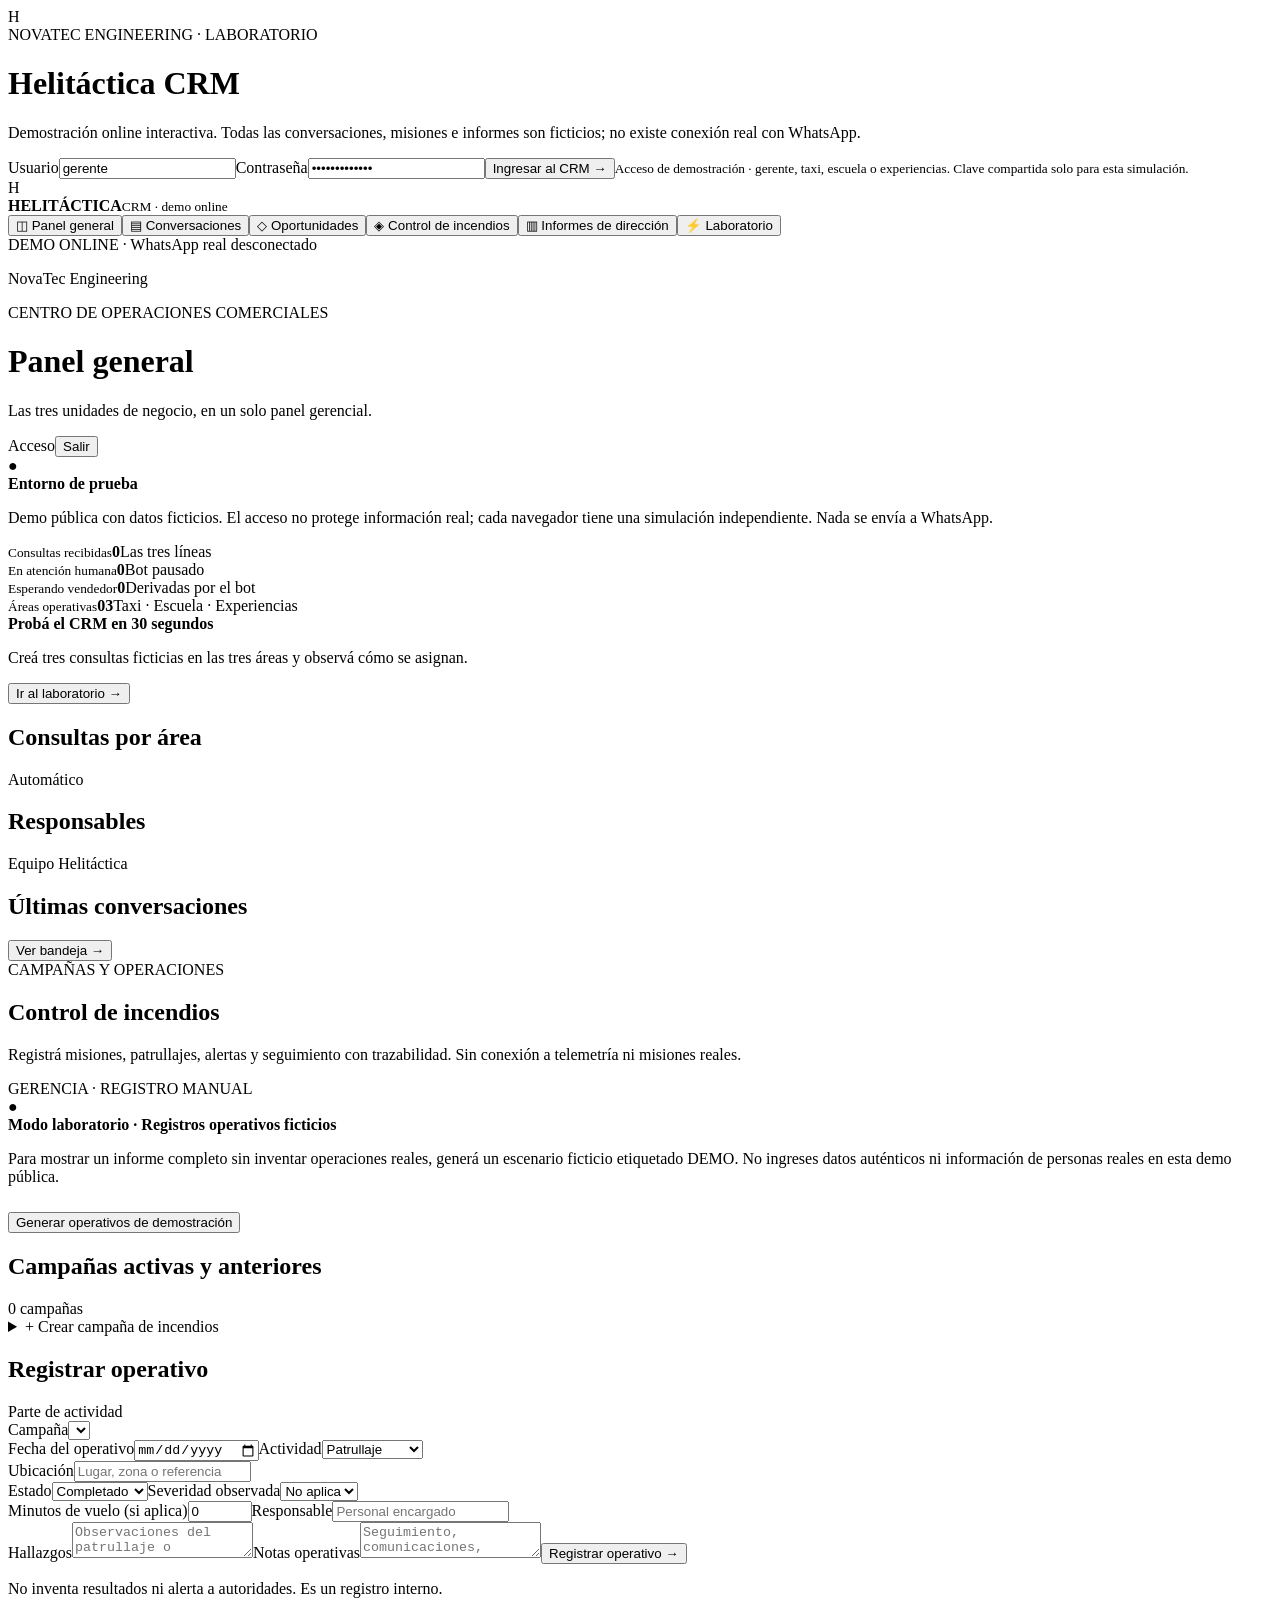
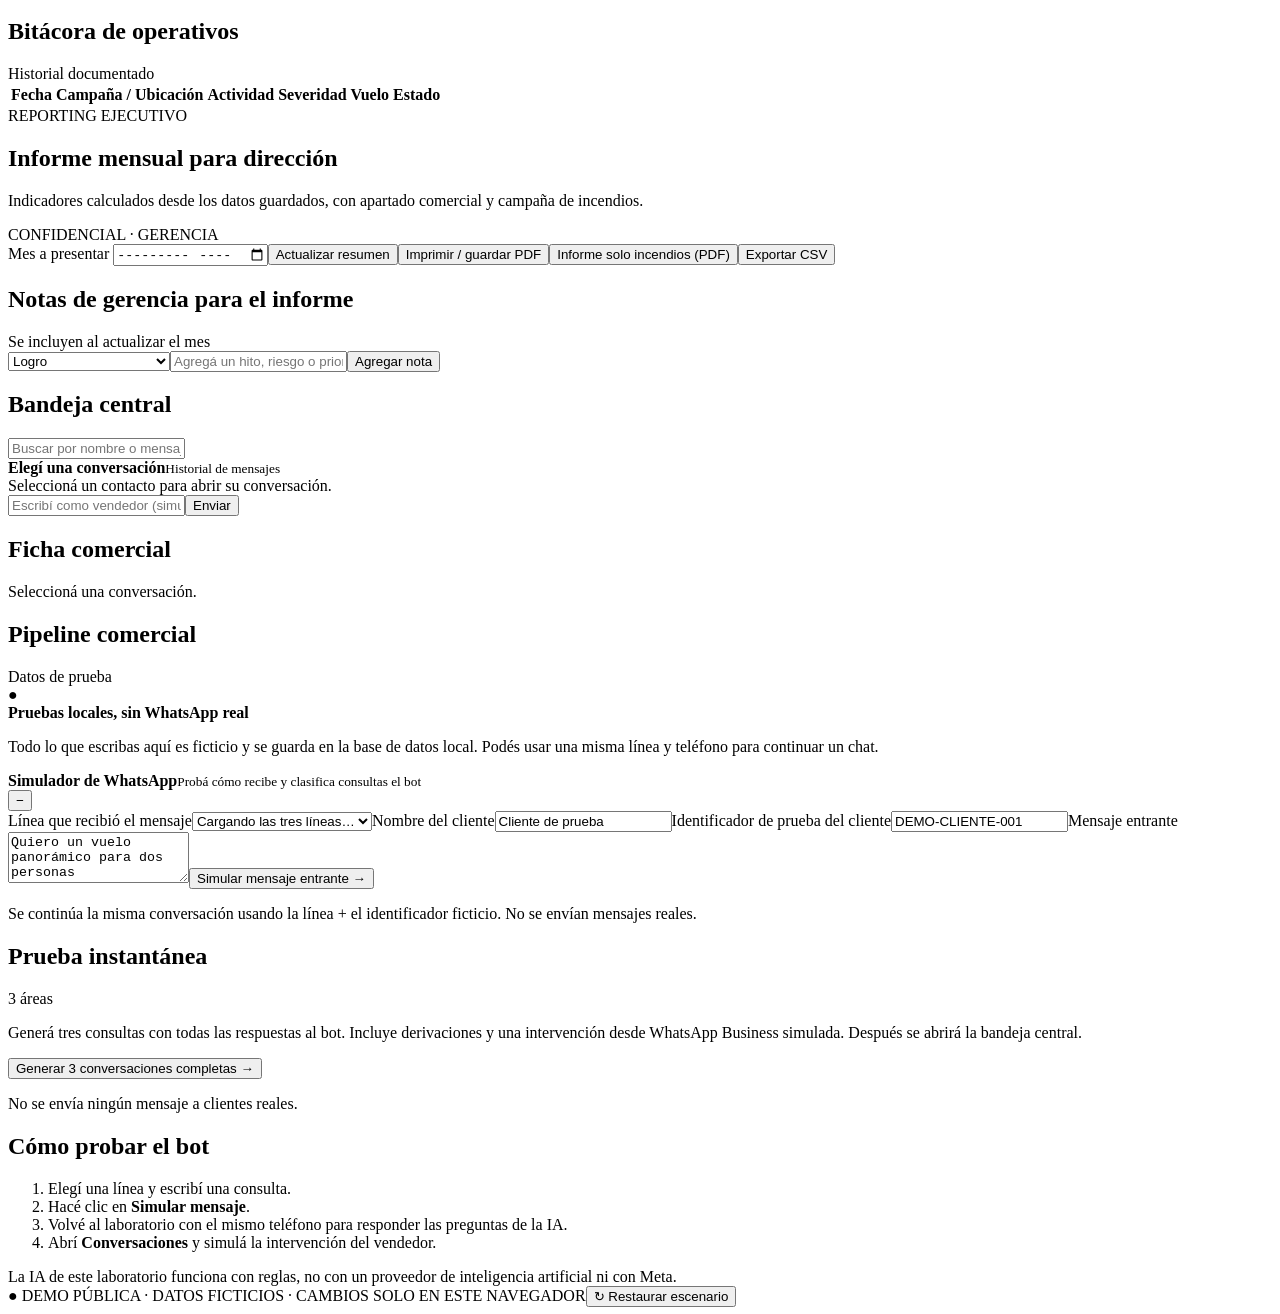
==== demos/helitactica/index.html @ 02b6781c "feat(heli-demo): add index.html to online CRM demo" ====
<!DOCTYPE html><html lang="es"><head><meta charset="utf-8"><meta name="viewport" content="width=device-width,initial-scale=1"><meta name="theme-color" content="#0e1727"><title>Helitáctica — Demo interactiva del CRM · NovaTec</title><link rel="stylesheet" href="./style.css?v=0.4.2"><link rel="icon" type="image/svg+xml" href="./heli-icon.svg"><meta name="robots" content="noindex,nofollow,noarchive"><meta name="description" content="Demostración interactiva del CRM y centro de operaciones Helitáctica. Datos 100% ficticios; no se conecta a WhatsApp real. NovaTec Engineering."></head><body>
<div id="loginScreen" class="login-screen"><form class="login-card" id="loginForm"><div class="login-logo">H</div><div class="eyebrow">NOVATEC ENGINEERING · LABORATORIO</div><h1>Helitáctica CRM</h1><p>Demostración online interactiva. Todas las conversaciones, misiones e informes son ficticios; no existe conexión real con WhatsApp.</p><label for="loginUser">Usuario</label><input id="loginUser" autocomplete="username" value="gerente" required><label for="loginPass">Contraseña</label><input id="loginPass" type="password" autocomplete="current-password" value="HeliDemo2026!" required><button class="btn primary" type="submit">Ingresar al CRM →</button><small id="loginFeedback">Acceso de demostración · gerente, taxi, escuela o experiencias. Clave compartida solo para esta simulación.</small></form></div>
<div class="shell hidden" id="appShell"><aside class="sidebar"><div class="brand"><div class="brandicon">H</div><div><strong>HELITÁCTICA</strong><small>CRM · demo online</small></div></div><nav><button class="nav active" data-view="dashboard">◫ <span>Panel general</span></button><button class="nav" data-view="inbox">▤ <span>Conversaciones</span></button><button class="nav" data-view="pipeline">◇ <span>Oportunidades</span></button><button class="nav manager-only" data-view="incendios">◈ <span>Control de incendios</span></button><button class="nav manager-only" data-view="informes">▥ <span>Informes de dirección</span></button><button class="nav" data-view="laboratorio">⚡ <span>Laboratorio</span></button></nav><div class="side-bottom"><span class="status-dot"></span> DEMO ONLINE · WhatsApp real desconectado <p>NovaTec Engineering</p></div></aside>
<main class="main"><header><div><div class="eyebrow">CENTRO DE OPERACIONES COMERCIALES</div><h1 id="pageTitle">Panel general</h1><p id="pageSub">Las tres unidades de negocio, en un solo panel gerencial.</p></div><div class="toolbar"><span class="user-pill" id="currentUser">Acceso</span><button id="logoutBtn" class="btn ghost">Salir</button></div></header>
<section id="dashboard" class="page"><div class="notice"><span>●</span><div><strong>Entorno de prueba</strong><p>Demo pública con datos ficticios. El acceso no protege información real; cada navegador tiene una simulación independiente. Nada se envía a WhatsApp.</p></div></div><div class="stats"><div class="stat"><small>Consultas recibidas</small><strong id="statLeads">0</strong><span>Las tres líneas</span></div><div class="stat"><small>En atención humana</small><strong id="statHuman">0</strong><span>Bot pausado</span></div><div class="stat"><small>Esperando vendedor</small><strong id="statWaiting">0</strong><span>Derivadas por el bot</span></div><div class="stat"><small>Áreas operativas</small><strong>03</strong><span>Taxi · Escuela · Experiencias</span></div></div><div class="dashboard-cta"><div><strong>Probá el CRM en 30 segundos</strong><p>Creá tres consultas ficticias en las tres áreas y observá cómo se asignan.</p></div><button class="btn" id="openLab">Ir al laboratorio →</button></div><div class="two-col"><div class="panel"><div class="panelhead"><h2>Consultas por área</h2><span>Automático</span></div><div id="areaBars"></div></div><div class="panel"><div class="panelhead"><h2>Responsables</h2><span>Equipo Helitáctica</span></div><div id="teamList"></div></div></div><div class="panel"><div class="panelhead"><h2>Últimas conversaciones</h2><button class="textbtn" id="goInbox">Ver bandeja →</button></div><div id="recentList"></div></div></section>
<section id="incendios" class="page hidden ops-page">
 <div class="ops-title"><div><span class="ops-overline">CAMPAÑAS Y OPERACIONES</span><h2>Control de incendios</h2><p>Registrá misiones, patrullajes, alertas y seguimiento con trazabilidad. Sin conexión a telemetría ni misiones reales.</p></div><span class="tag ops-tag">GERENCIA · REGISTRO MANUAL</span></div>
 <div class="notice"><span>●</span><div><strong>Modo laboratorio · Registros operativos ficticios</strong><p>Para mostrar un informe completo sin inventar operaciones reales, generá un escenario ficticio etiquetado DEMO. No ingreses datos auténticos ni información de personas reales en esta demo pública.</p><button class="btn" id="fireDemoSeed" type="button" style="margin-top:10px">Generar operativos de demostración</button></div></div><div class="ops-quick" id="fireSummary"></div>
 <div class="ops-columns">
  <div class="panel"><div class="panelhead"><h2>Campañas activas y anteriores</h2><span id="campaignCount">0 campañas</span></div><div id="campaignList" class="ops-list"></div>
   <details class="ops-disclosure"><summary>+ Crear campaña de incendios</summary><form id="campaignForm" class="ops-form"><label>Nombre de la campaña<input name="name" required minlength="3" maxlength="150" placeholder="Ej. Campaña de vigilancia de incendios"></label><div class="ops-form-row"><label>Inicio<input type="date" name="start_date" required></label><label>Finalización (opcional)<input type="date" name="end_date"></label></div><label>Zona / región<input name="region" maxlength="160" placeholder="Ej. Región Oriental"></label><label>Objetivo<textarea name="goal" rows="2" maxlength="1200" placeholder="Objetivo de campaña..."></textarea></label><label>Estado<select name="status"><option>Activa</option><option>Planificada</option><option>Cerrada</option></select></label><button class="btn" type="submit">Guardar campaña</button></form></details>
  </div>
  <div class="panel"><div class="panelhead"><h2>Registrar operativo</h2><span>Parte de actividad</span></div>
   <form id="fireActivityForm" class="ops-form"><label>Campaña<select name="campaign_id" id="activityCampaign" required></select></label><div class="ops-form-row"><label>Fecha del operativo<input type="date" name="event_date" id="fireDate" required></label><label>Actividad<select name="activity_type"><option>Patrullaje</option><option>Detección</option><option>Seguimiento</option><option>Coordinación</option><option>Apoyo</option><option>Otro</option></select></label></div><label>Ubicación<input name="location" required minlength="2" maxlength="170" placeholder="Lugar, zona o referencia"></label><div class="ops-form-row"><label>Estado<select name="status"><option>Completado</option><option>Programado</option><option>En curso</option><option>Cancelado</option></select></label><label>Severidad observada<select name="severity"><option>No aplica</option><option>Baja</option><option>Media</option><option>Alta</option></select></label></div><div class="ops-form-row"><label>Minutos de vuelo (si aplica)<input type="number" name="flight_minutes" min="0" max="1440" value="0" required></label><label>Responsable<input name="responsible" maxlength="120" placeholder="Personal encargado"></label></div><label>Hallazgos<textarea name="findings" maxlength="1600" rows="2" placeholder="Observaciones del patrullaje o detección"></textarea></label><label>Notas operativas<textarea name="notes" maxlength="2500" rows="2" placeholder="Seguimiento, comunicaciones, acciones posteriores"></textarea></label><button class="btn" type="submit">Registrar operativo →</button><p class="muted">No inventa resultados ni alerta a autoridades. Es un registro interno.</p></form>
  </div>
 </div>
 <div class="panel ops-log"><div class="panelhead"><h2>Bitácora de operativos</h2><span>Historial documentado</span></div><div class="ops-tablewrap"><table class="ops-table"><thead><tr><th>Fecha</th><th>Campaña / Ubicación</th><th>Actividad</th><th>Severidad</th><th>Vuelo</th><th>Estado</th></tr></thead><tbody id="fireRows"></tbody></table></div></div>
</section>
<section id="informes" class="page hidden ops-page">
 <div class="ops-title"><div><span class="ops-overline">REPORTING EJECUTIVO</span><h2>Informe mensual para dirección</h2><p>Indicadores calculados desde los datos guardados, con apartado comercial y campaña de incendios.</p></div><span class="tag ops-tag">CONFIDENCIAL · GERENCIA</span></div>
 <div class="panel report-controls"><label>Mes a presentar <input type="month" id="reportMonth"></label><button class="btn" id="refreshReport">Actualizar resumen</button><button class="btn ghost" id="printReport">Imprimir / guardar PDF</button><button class="btn ghost" id="printFireReport">Informe solo incendios (PDF)</button><button class="btn ghost" id="exportReport">Exportar CSV</button></div>
 <div id="reportContent" class="report-paper"></div>
 <div class="panel notes-panel"><div class="panelhead"><h2>Notas de gerencia para el informe</h2><span>Se incluyen al actualizar el mes</span></div><form id="noteForm" class="ops-form notes-form"><select name="category"><option value="logro">Logro</option><option value="riesgo">Riesgo</option><option value="prioridad">Prioridad siguiente mes</option></select><input name="note" minlength="3" maxlength="1500" required placeholder="Agregá un hito, riesgo o prioridad concreta"><button class="btn" type="submit">Agregar nota</button></form></div>
</section>
<section id="inbox" class="page hidden"><div class="inbox-layout"><div class="panel threads"><div class="panelhead"><h2>Bandeja central</h2><span id="inboxCount"></span></div><div class="searchline"><input id="searchInput" placeholder="Buscar por nombre o mensaje"></div><div id="conversationList"></div></div><div class="panel chat"><div id="chatHeader" class="chat-header"><div><strong>Elegí una conversación</strong><small>Historial de mensajes</small></div></div><div id="chatMessages" class="chat-messages emptychat">Seleccioná un contacto para abrir su conversación.</div><div id="chatCompose" class="compose hidden"><input id="manualText" placeholder="Escribí como vendedor (simulación)"><button id="manualSend" class="btn">Enviar</button></div></div><div class="panel details"><div class="panelhead"><h2>Ficha comercial</h2></div><div id="leadDetail" class="lead-detail muted">Seleccioná una conversación.</div></div></div></section>
<section id="pipeline" class="page hidden"><div class="panel"><div class="panelhead"><h2>Pipeline comercial</h2><span>Datos de prueba</span></div><div id="pipelineGrid" class="pipeline-grid"></div></div></section>
<section id="laboratorio" class="page hidden"><div class="notice"><span>●</span><div><strong>Pruebas locales, sin WhatsApp real</strong><p>Todo lo que escribas aquí es ficticio y se guarda en la base de datos local. Podés usar una misma línea y teléfono para continuar un chat.</p></div></div><div class="lab-grid"><div class="simulator" id="simulator"><div class="simTop"><div><strong>Simulador de WhatsApp</strong><small>Probá cómo recibe y clasifica consultas el bot</small></div><button id="toggleSim" aria-label="Mostrar u ocultar simulador">−</button></div><div id="simBody"><label for="lineSelect">Línea que recibió el mensaje</label><select id="lineSelect"><option value="">Cargando las tres líneas…</option></select><label for="customerName">Nombre del cliente</label><input id="customerName" placeholder="Ej.: María López" value="Cliente de prueba"><label for="customerPhone">Identificador de prueba del cliente</label><input id="customerPhone" value="DEMO-CLIENTE-001" placeholder="DEMO-CLIENTE-001"><label for="customerMessage">Mensaje entrante</label><textarea id="customerMessage" rows="3" placeholder="Ej.: Quiero un vuelo panorámico">Quiero un vuelo panorámico para dos personas</textarea><button class="btn primary" id="simulateBtn">Simular mensaje entrante →</button><p id="simFeedback" class="hint" role="status">Se continúa la misma conversación usando la línea + el identificador ficticio. No se envían mensajes reales.</p></div></div><div class="lab-side"><div class="panel"><div class="panelhead"><h2>Prueba instantánea</h2><span>3 áreas</span></div><p>Generá tres consultas con todas las respuestas al bot. Incluye derivaciones y una intervención desde WhatsApp Business simulada. Después se abrirá la bandeja central.</p><button class="btn" id="seedDemoBtn">Generar 3 conversaciones completas →</button><p id="seedFeedback" class="hint" role="status">No se envía ningún mensaje a clientes reales.</p></div><div class="panel"><div class="panelhead"><h2>Cómo probar el bot</h2></div><ol class="help-steps"><li>Elegí una línea y escribí una consulta.</li><li>Hacé clic en <strong>Simular mensaje</strong>.</li><li>Volvé al laboratorio con el mismo teléfono para responder las preguntas de la IA.</li><li>Abrí <strong>Conversaciones</strong> y simulá la intervención del vendedor.</li></ol><div class="message-warning">La IA de este laboratorio funciona con reglas, no con un proveedor de inteligencia artificial ni con Meta.</div></div></div></div></section>
</main></div><script defer src="./demo-api.js?v=0.4.2"></script><script defer src="./app.js?v=0.4.2"></script><script defer src="./operations.js?v=0.4.2"></script><div id="onlineDemoBar"><span>● DEMO PÚBLICA · DATOS FICTICIOS · CAMBIOS SOLO EN ESTE NAVEGADOR</span><button id="resetDemo" type="button">↻ Restaurar escenario</button></div></body></html>
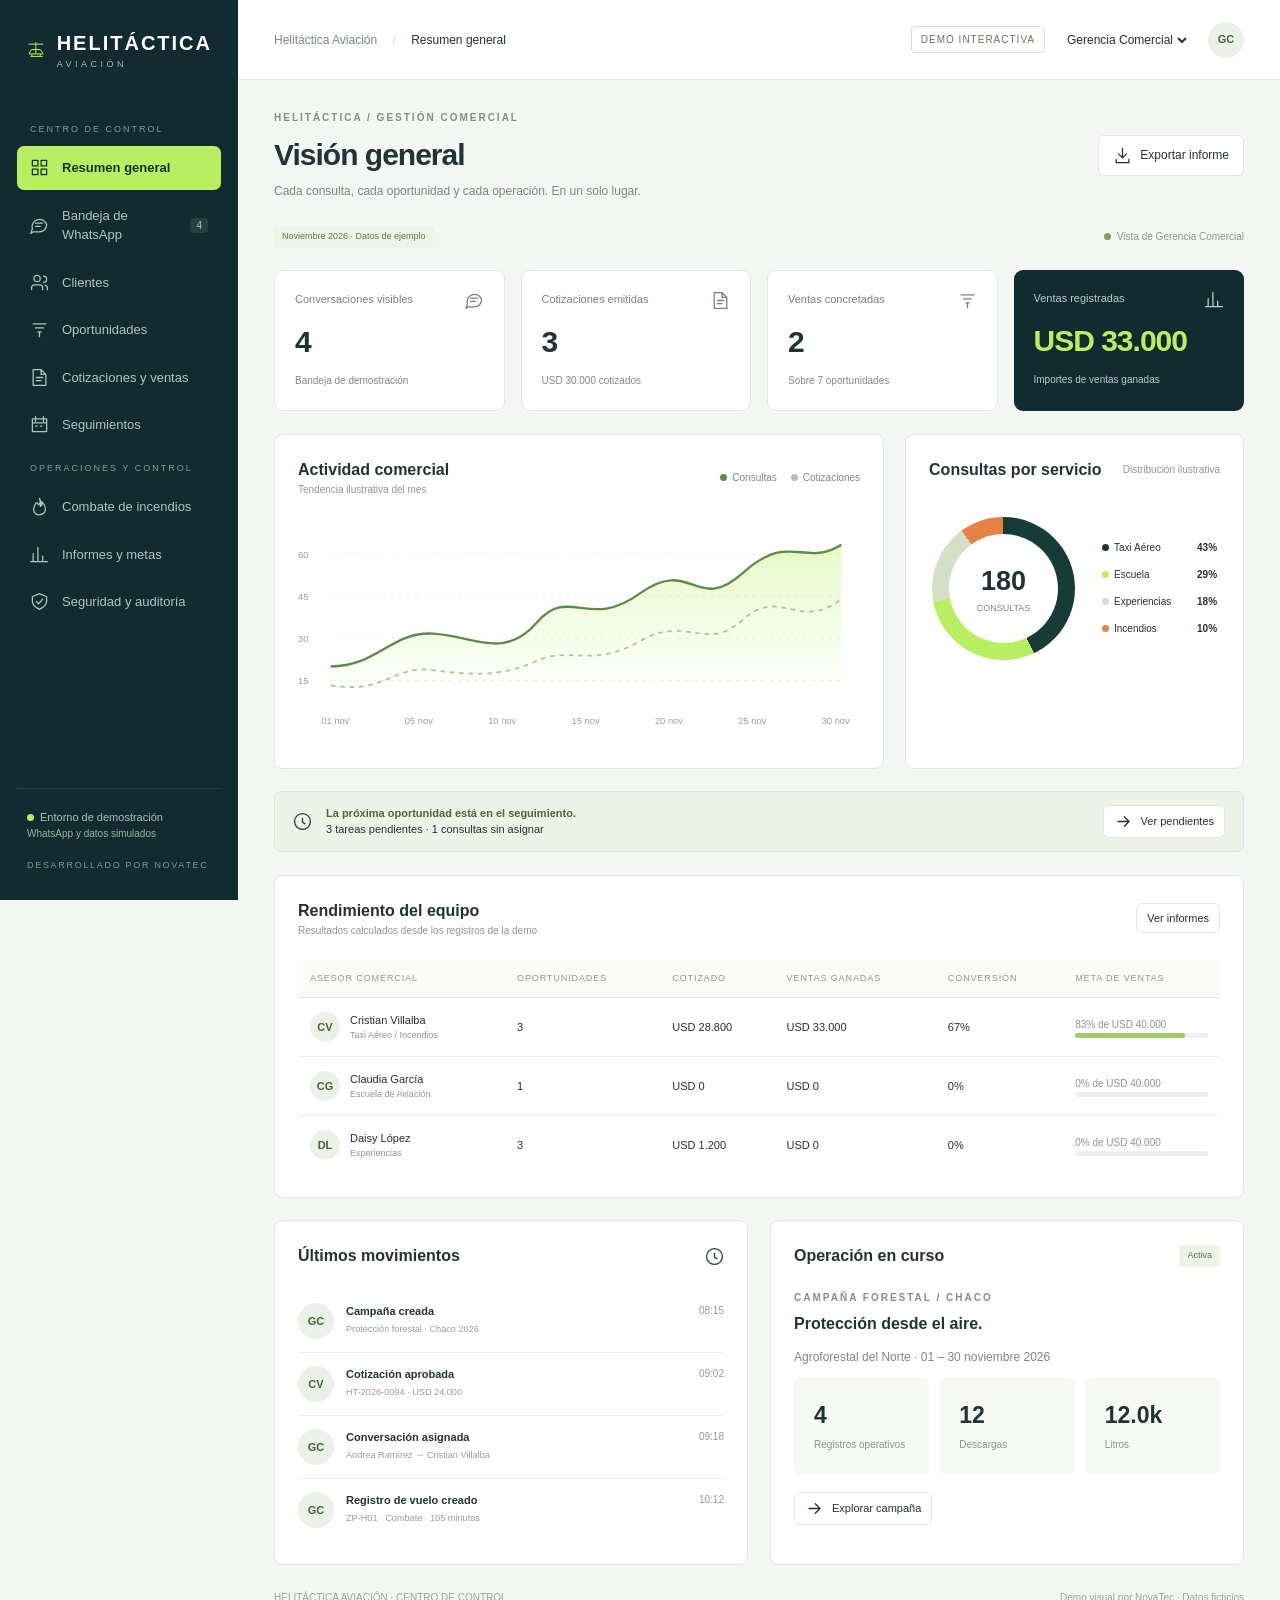
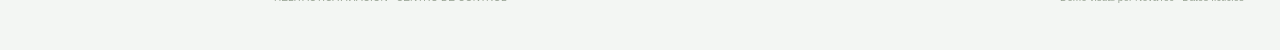
==== commit 59e0d78a: "Actualiza demo Helitáctica con CRM comercial y operaciones de incendios" ====
--- a/demos/helitactica/index.html
+++ b/demos/helitactica/index.html
@@ -1,28 +1,40 @@
-<!DOCTYPE html><html lang="es"><head><meta charset="utf-8"><meta name="viewport" content="width=device-width,initial-scale=1"><meta name="theme-color" content="#0e1727"><title>Helitáctica — Demo interactiva del CRM · NovaTec</title><link rel="stylesheet" href="./style.css?v=0.4.2"><link rel="icon" type="image/svg+xml" href="./heli-icon.svg"><meta name="robots" content="noindex,nofollow,noarchive"><meta name="description" content="Demostración interactiva del CRM y centro de operaciones Helitáctica. Datos 100% ficticios; no se conecta a WhatsApp real. NovaTec Engineering."></head><body>
-<div id="loginScreen" class="login-screen"><form class="login-card" id="loginForm"><div class="login-logo">H</div><div class="eyebrow">NOVATEC ENGINEERING · LABORATORIO</div><h1>Helitáctica CRM</h1><p>Demostración online interactiva. Todas las conversaciones, misiones e informes son ficticios; no existe conexión real con WhatsApp.</p><label for="loginUser">Usuario</label><input id="loginUser" autocomplete="username" value="gerente" required><label for="loginPass">Contraseña</label><input id="loginPass" type="password" autocomplete="current-password" value="HeliDemo2026!" required><button class="btn primary" type="submit">Ingresar al CRM →</button><small id="loginFeedback">Acceso de demostración · gerente, taxi, escuela o experiencias. Clave compartida solo para esta simulación.</small></form></div>
-<div class="shell hidden" id="appShell"><aside class="sidebar"><div class="brand"><div class="brandicon">H</div><div><strong>HELITÁCTICA</strong><small>CRM · demo online</small></div></div><nav><button class="nav active" data-view="dashboard">◫ <span>Panel general</span></button><button class="nav" data-view="inbox">▤ <span>Conversaciones</span></button><button class="nav" data-view="pipeline">◇ <span>Oportunidades</span></button><button class="nav manager-only" data-view="incendios">◈ <span>Control de incendios</span></button><button class="nav manager-only" data-view="informes">▥ <span>Informes de dirección</span></button><button class="nav" data-view="laboratorio">⚡ <span>Laboratorio</span></button></nav><div class="side-bottom"><span class="status-dot"></span> DEMO ONLINE · WhatsApp real desconectado <p>NovaTec Engineering</p></div></aside>
-<main class="main"><header><div><div class="eyebrow">CENTRO DE OPERACIONES COMERCIALES</div><h1 id="pageTitle">Panel general</h1><p id="pageSub">Las tres unidades de negocio, en un solo panel gerencial.</p></div><div class="toolbar"><span class="user-pill" id="currentUser">Acceso</span><button id="logoutBtn" class="btn ghost">Salir</button></div></header>
-<section id="dashboard" class="page"><div class="notice"><span>●</span><div><strong>Entorno de prueba</strong><p>Demo pública con datos ficticios. El acceso no protege información real; cada navegador tiene una simulación independiente. Nada se envía a WhatsApp.</p></div></div><div class="stats"><div class="stat"><small>Consultas recibidas</small><strong id="statLeads">0</strong><span>Las tres líneas</span></div><div class="stat"><small>En atención humana</small><strong id="statHuman">0</strong><span>Bot pausado</span></div><div class="stat"><small>Esperando vendedor</small><strong id="statWaiting">0</strong><span>Derivadas por el bot</span></div><div class="stat"><small>Áreas operativas</small><strong>03</strong><span>Taxi · Escuela · Experiencias</span></div></div><div class="dashboard-cta"><div><strong>Probá el CRM en 30 segundos</strong><p>Creá tres consultas ficticias en las tres áreas y observá cómo se asignan.</p></div><button class="btn" id="openLab">Ir al laboratorio →</button></div><div class="two-col"><div class="panel"><div class="panelhead"><h2>Consultas por área</h2><span>Automático</span></div><div id="areaBars"></div></div><div class="panel"><div class="panelhead"><h2>Responsables</h2><span>Equipo Helitáctica</span></div><div id="teamList"></div></div></div><div class="panel"><div class="panelhead"><h2>Últimas conversaciones</h2><button class="textbtn" id="goInbox">Ver bandeja →</button></div><div id="recentList"></div></div></section>
-<section id="incendios" class="page hidden ops-page">
- <div class="ops-title"><div><span class="ops-overline">CAMPAÑAS Y OPERACIONES</span><h2>Control de incendios</h2><p>Registrá misiones, patrullajes, alertas y seguimiento con trazabilidad. Sin conexión a telemetría ni misiones reales.</p></div><span class="tag ops-tag">GERENCIA · REGISTRO MANUAL</span></div>
- <div class="notice"><span>●</span><div><strong>Modo laboratorio · Registros operativos ficticios</strong><p>Para mostrar un informe completo sin inventar operaciones reales, generá un escenario ficticio etiquetado DEMO. No ingreses datos auténticos ni información de personas reales en esta demo pública.</p><button class="btn" id="fireDemoSeed" type="button" style="margin-top:10px">Generar operativos de demostración</button></div></div><div class="ops-quick" id="fireSummary"></div>
- <div class="ops-columns">
-  <div class="panel"><div class="panelhead"><h2>Campañas activas y anteriores</h2><span id="campaignCount">0 campañas</span></div><div id="campaignList" class="ops-list"></div>
-   <details class="ops-disclosure"><summary>+ Crear campaña de incendios</summary><form id="campaignForm" class="ops-form"><label>Nombre de la campaña<input name="name" required minlength="3" maxlength="150" placeholder="Ej. Campaña de vigilancia de incendios"></label><div class="ops-form-row"><label>Inicio<input type="date" name="start_date" required></label><label>Finalización (opcional)<input type="date" name="end_date"></label></div><label>Zona / región<input name="region" maxlength="160" placeholder="Ej. Región Oriental"></label><label>Objetivo<textarea name="goal" rows="2" maxlength="1200" placeholder="Objetivo de campaña..."></textarea></label><label>Estado<select name="status"><option>Activa</option><option>Planificada</option><option>Cerrada</option></select></label><button class="btn" type="submit">Guardar campaña</button></form></details>
-  </div>
-  <div class="panel"><div class="panelhead"><h2>Registrar operativo</h2><span>Parte de actividad</span></div>
-   <form id="fireActivityForm" class="ops-form"><label>Campaña<select name="campaign_id" id="activityCampaign" required></select></label><div class="ops-form-row"><label>Fecha del operativo<input type="date" name="event_date" id="fireDate" required></label><label>Actividad<select name="activity_type"><option>Patrullaje</option><option>Detección</option><option>Seguimiento</option><option>Coordinación</option><option>Apoyo</option><option>Otro</option></select></label></div><label>Ubicación<input name="location" required minlength="2" maxlength="170" placeholder="Lugar, zona o referencia"></label><div class="ops-form-row"><label>Estado<select name="status"><option>Completado</option><option>Programado</option><option>En curso</option><option>Cancelado</option></select></label><label>Severidad observada<select name="severity"><option>No aplica</option><option>Baja</option><option>Media</option><option>Alta</option></select></label></div><div class="ops-form-row"><label>Minutos de vuelo (si aplica)<input type="number" name="flight_minutes" min="0" max="1440" value="0" required></label><label>Responsable<input name="responsible" maxlength="120" placeholder="Personal encargado"></label></div><label>Hallazgos<textarea name="findings" maxlength="1600" rows="2" placeholder="Observaciones del patrullaje o detección"></textarea></label><label>Notas operativas<textarea name="notes" maxlength="2500" rows="2" placeholder="Seguimiento, comunicaciones, acciones posteriores"></textarea></label><button class="btn" type="submit">Registrar operativo →</button><p class="muted">No inventa resultados ni alerta a autoridades. Es un registro interno.</p></form>
-  </div>
- </div>
- <div class="panel ops-log"><div class="panelhead"><h2>Bitácora de operativos</h2><span>Historial documentado</span></div><div class="ops-tablewrap"><table class="ops-table"><thead><tr><th>Fecha</th><th>Campaña / Ubicación</th><th>Actividad</th><th>Severidad</th><th>Vuelo</th><th>Estado</th></tr></thead><tbody id="fireRows"></tbody></table></div></div>
-</section>
-<section id="informes" class="page hidden ops-page">
- <div class="ops-title"><div><span class="ops-overline">REPORTING EJECUTIVO</span><h2>Informe mensual para dirección</h2><p>Indicadores calculados desde los datos guardados, con apartado comercial y campaña de incendios.</p></div><span class="tag ops-tag">CONFIDENCIAL · GERENCIA</span></div>
- <div class="panel report-controls"><label>Mes a presentar <input type="month" id="reportMonth"></label><button class="btn" id="refreshReport">Actualizar resumen</button><button class="btn ghost" id="printReport">Imprimir / guardar PDF</button><button class="btn ghost" id="printFireReport">Informe solo incendios (PDF)</button><button class="btn ghost" id="exportReport">Exportar CSV</button></div>
- <div id="reportContent" class="report-paper"></div>
- <div class="panel notes-panel"><div class="panelhead"><h2>Notas de gerencia para el informe</h2><span>Se incluyen al actualizar el mes</span></div><form id="noteForm" class="ops-form notes-form"><select name="category"><option value="logro">Logro</option><option value="riesgo">Riesgo</option><option value="prioridad">Prioridad siguiente mes</option></select><input name="note" minlength="3" maxlength="1500" required placeholder="Agregá un hito, riesgo o prioridad concreta"><button class="btn" type="submit">Agregar nota</button></form></div>
-</section>
-<section id="inbox" class="page hidden"><div class="inbox-layout"><div class="panel threads"><div class="panelhead"><h2>Bandeja central</h2><span id="inboxCount"></span></div><div class="searchline"><input id="searchInput" placeholder="Buscar por nombre o mensaje"></div><div id="conversationList"></div></div><div class="panel chat"><div id="chatHeader" class="chat-header"><div><strong>Elegí una conversación</strong><small>Historial de mensajes</small></div></div><div id="chatMessages" class="chat-messages emptychat">Seleccioná un contacto para abrir su conversación.</div><div id="chatCompose" class="compose hidden"><input id="manualText" placeholder="Escribí como vendedor (simulación)"><button id="manualSend" class="btn">Enviar</button></div></div><div class="panel details"><div class="panelhead"><h2>Ficha comercial</h2></div><div id="leadDetail" class="lead-detail muted">Seleccioná una conversación.</div></div></div></section>
-<section id="pipeline" class="page hidden"><div class="panel"><div class="panelhead"><h2>Pipeline comercial</h2><span>Datos de prueba</span></div><div id="pipelineGrid" class="pipeline-grid"></div></div></section>
-<section id="laboratorio" class="page hidden"><div class="notice"><span>●</span><div><strong>Pruebas locales, sin WhatsApp real</strong><p>Todo lo que escribas aquí es ficticio y se guarda en la base de datos local. Podés usar una misma línea y teléfono para continuar un chat.</p></div></div><div class="lab-grid"><div class="simulator" id="simulator"><div class="simTop"><div><strong>Simulador de WhatsApp</strong><small>Probá cómo recibe y clasifica consultas el bot</small></div><button id="toggleSim" aria-label="Mostrar u ocultar simulador">−</button></div><div id="simBody"><label for="lineSelect">Línea que recibió el mensaje</label><select id="lineSelect"><option value="">Cargando las tres líneas…</option></select><label for="customerName">Nombre del cliente</label><input id="customerName" placeholder="Ej.: María López" value="Cliente de prueba"><label for="customerPhone">Identificador de prueba del cliente</label><input id="customerPhone" value="DEMO-CLIENTE-001" placeholder="DEMO-CLIENTE-001"><label for="customerMessage">Mensaje entrante</label><textarea id="customerMessage" rows="3" placeholder="Ej.: Quiero un vuelo panorámico">Quiero un vuelo panorámico para dos personas</textarea><button class="btn primary" id="simulateBtn">Simular mensaje entrante →</button><p id="simFeedback" class="hint" role="status">Se continúa la misma conversación usando la línea + el identificador ficticio. No se envían mensajes reales.</p></div></div><div class="lab-side"><div class="panel"><div class="panelhead"><h2>Prueba instantánea</h2><span>3 áreas</span></div><p>Generá tres consultas con todas las respuestas al bot. Incluye derivaciones y una intervención desde WhatsApp Business simulada. Después se abrirá la bandeja central.</p><button class="btn" id="seedDemoBtn">Generar 3 conversaciones completas →</button><p id="seedFeedback" class="hint" role="status">No se envía ningún mensaje a clientes reales.</p></div><div class="panel"><div class="panelhead"><h2>Cómo probar el bot</h2></div><ol class="help-steps"><li>Elegí una línea y escribí una consulta.</li><li>Hacé clic en <strong>Simular mensaje</strong>.</li><li>Volvé al laboratorio con el mismo teléfono para responder las preguntas de la IA.</li><li>Abrí <strong>Conversaciones</strong> y simulá la intervención del vendedor.</li></ol><div class="message-warning">La IA de este laboratorio funciona con reglas, no con un proveedor de inteligencia artificial ni con Meta.</div></div></div></div></section>
-</main></div><script defer src="./demo-api.js?v=0.4.2"></script><script defer src="./app.js?v=0.4.2"></script><script defer src="./operations.js?v=0.4.2"></script><div id="onlineDemoBar"><span>● DEMO PÚBLICA · DATOS FICTICIOS · CAMBIOS SOLO EN ESTE NAVEGADOR</span><button id="resetDemo" type="button">↻ Restaurar escenario</button></div></body></html>+<!doctype html><html lang="es"><head><meta charset="utf-8"><meta name="viewport" content="width=device-width,initial-scale=1"><meta name="robots" content="noindex,nofollow,noarchive"><meta name="theme-color" content="#122b30"><link rel="icon" href="./heli-icon.svg" type="image/svg+xml"><title>Helitáctica | Centro de control</title><meta name="description" content="Demo interactiva del CRM comercial y operaciones aéreas de Helitáctica"><style>
+:root{--navy:#122b30;--green:#b8ee62;--ink:#203335;--muted:#7a8785;--line:#e2e8e5;--bg:#f3f6f3;--white:#fff;--orange:#e68142}*{box-sizing:border-box}body{margin:0;background:var(--bg);color:var(--ink);font:14px/1.5 Inter,Arial,sans-serif}button,input,select,textarea{font:inherit}button,a,select{touch-action:manipulation}button{cursor:pointer}button:focus-visible,a:focus-visible{outline:3px solid #77b945;outline-offset:3px}button{border:0}aside{width:238px;background:var(--navy);color:#aabfba;position:fixed;inset:0 auto 0 0;display:flex;flex-direction:column;padding:28px 17px;z-index:30}.brand{display:flex;gap:11px;align-items:center;color:white;margin:0 9px 36px}.brand svg{color:var(--green)}.brand strong{font-size:20px;letter-spacing:2px}.brand small{display:block;font-size:9px;letter-spacing:3.5px;color:#a4bcb6}.navlabel{font-size:9px;letter-spacing:2px;margin:15px 13px 10px;color:#829b96}nav button{width:100%;background:none;color:#b0c4be;padding:12px 13px;border-radius:7px;display:flex;align-items:center;gap:13px;text-align:left;margin-bottom:4px;font-size:13px}nav button.active{background:var(--green);color:#18322b;font-weight:700}nav button:hover:not(.active){background:#ffffff0c}svg.icon{width:19px;height:19px;fill:none;stroke:currentColor;stroke-width:1.6;stroke-linecap:round;stroke-linejoin:round;flex-shrink:0}.count{margin-left:auto;font-size:10px;background:#ffffff17;border-radius:4px;padding:0 6px}.sidebarbottom{margin-top:auto;border-top:1px solid #ffffff14;padding:20px 10px 0;font-size:11px}.signal{display:inline-block;width:7px;height:7px;background:#b8ee62;border-radius:50%;margin-right:6px}.powered{margin-top:18px;letter-spacing:1.7px;font-size:9px;color:#7c9990}main{margin-left:238px}header{height:80px;display:flex;align-items:center;justify-content:space-between;padding:0 36px;background:white;border-bottom:1px solid var(--line);gap:15px}.crumb{font-size:12px;color:var(--muted)}.crumb b{color:var(--ink);font-weight:500}.header-right{display:flex;align-items:center;gap:18px}.demo{font-size:10px;padding:5px 9px;border:1px solid #d5e1d0;color:#64775d;border-radius:4px;letter-spacing:1px}.avatar{width:36px;height:36px;display:inline-flex;justify-content:center;align-items:center;background:#eaf1e6;border-radius:50%;font-size:11px;font-weight:700;color:#45633d}.role{border:0;background:transparent;max-width:175px;font-size:12px;color:var(--ink)}.content{padding:30px 36px 45px;max-width:1680px;margin:auto}.eyebrow{text-transform:uppercase;font-size:10px;font-weight:600;letter-spacing:2px;color:#7f9084;margin-bottom:7px}h1{font-size:30px;letter-spacing:-1px;font-weight:600;margin:0 0 5px}h2{font-size:16px;font-weight:600;margin:0}h3{font-size:14px;margin:0 0 8px}.sub{color:var(--muted);font-size:12px}.pagehead{display:flex;justify-content:space-between;align-items:center;margin-bottom:26px;gap:16px}.actions{display:flex;gap:9px;align-items:center;flex-wrap:wrap}.btn{padding:10px 14px;border:1px solid var(--line);border-radius:6px;background:white;color:var(--ink);font-size:12px;display:inline-flex;align-items:center;justify-content:center;gap:8px}.btn.primary{background:var(--navy);color:white;border-color:var(--navy)}.btn.lime{background:var(--green);border-color:var(--green)}.btn.small{padding:6px 10px;font-size:11px}.btn:hover{filter:brightness(.96)}.toolbar{display:flex;gap:9px;align-items:center;margin-bottom:22px;flex-wrap:wrap}.toolbar input,.toolbar select{padding:8px 11px;border:1px solid var(--line);background:white;border-radius:5px;color:#52645e;font-size:11px}.toolbar .right{margin-left:auto}.cards{display:grid;grid-template-columns:repeat(4,minmax(0,1fr));gap:16px;margin-bottom:23px}.card,.panel{background:white;border:1px solid var(--line);border-radius:9px}.card{padding:20px}.card .label{display:flex;justify-content:space-between;color:#74827b;font-size:11px}.value{font-size:30px;line-height:1.3;font-weight:600;letter-spacing:-1px;margin:12px 0 8px}.card small{font-size:10px;color:#7b8d80}.up{color:#4e8539!important}.card.feature{background:var(--navy);color:white;border:0}.feature .label,.feature small{color:#b9cdc5}.feature .value{color:var(--green)}.grid{display:grid;grid-template-columns:minmax(0,1.8fr) minmax(280px,1fr);gap:21px;margin-bottom:22px}.panel{padding:23px;min-width:0}.panelhead{display:flex;justify-content:space-between;align-items:center;margin-bottom:22px;gap:10px}.legend{font-size:10px;color:#7a8981;display:flex;gap:14px}.dot{width:7px;height:7px;display:inline-block;border-radius:50%;margin-right:5px}.chart{height:220px;width:100%}.chart text{font:10px Arial;fill:#92a098}.donutbox{display:flex;align-items:center;gap:27px;justify-content:center;padding:13px 0}.donut{width:143px;height:143px;border-radius:50%;background:conic-gradient(#173b37 0 43%,#b8ee62 43% 72%,#d4dfc5 72% 90%,#e78145 90%);position:relative;display:grid;place-items:center;flex-shrink:0}.donut:after{content:'';position:absolute;inset:17px;border-radius:50%;background:white}.donut span{z-index:1;text-align:center;font-size:27px;font-weight:600}.donut small{display:block;font-size:9px;font-weight:400;color:var(--muted)}.servicelist{font-size:10px;min-width:115px}.servicelist p{margin:12px 0;display:flex;justify-content:space-between;gap:18px}.strip{display:flex;align-items:center;background:#edf2e6;border:1px solid #dce6d1;padding:13px 18px;border-radius:7px;margin-bottom:23px;gap:14px;font-size:11px}.strip strong{color:#4d6739}.strip .btn{margin-left:auto}.tablewrap{overflow:auto}table{width:100%;border-collapse:collapse;text-align:left;font-size:11px;white-space:nowrap}th{font-size:9px;text-transform:uppercase;letter-spacing:.9px;color:#8c998f;font-weight:500;padding:12px;border-bottom:1px solid var(--line);background:#fafbf9}td{padding:14px 12px;border-bottom:1px solid #edf0eb}tr:last-child td{border-bottom:0}.person{display:flex;align-items:center;gap:10px}.person .avatar{width:30px;height:30px}.person small{display:block;font-size:9px;color:#8b988e}.pill{display:inline-flex;border-radius:4px;padding:4px 8px;font-size:9px;background:#eef3e8;color:#5b7a44;white-space:nowrap}.pill.orange{background:#fff0e4;color:#a96a38}.pill.blue{background:#e9f0f5;color:#55768d}.pill.gray{background:#f0f1ee;color:#7b857c}.progress{height:5px;background:#eef1eb;border-radius:4px;min-width:75px;overflow:hidden}.progress span{display:block;height:100%;background:#9ecb64;border-radius:4px}.twocol{display:grid;grid-template-columns:1fr 1fr;gap:22px}.feedrow{display:flex;gap:12px;border-bottom:1px solid #eef0eb;padding:13px 0;font-size:11px}.feedrow:last-child{border:0}.feedrow small{display:block;color:#96a096;margin-top:3px}.feedrow time{margin-left:auto;color:#8e9c90;font-size:10px;white-space:nowrap}.sectionnav{display:flex;gap:24px;border-bottom:1px solid var(--line);margin-bottom:22px;overflow:auto}.sectionnav button{padding:11px 0;background:none;color:#8a978d;font-size:12px;white-space:nowrap}.sectionnav button.active{color:#26473a;border-bottom:2px solid #7ba744}.board{display:grid;grid-template-columns:repeat(4,minmax(210px,1fr));gap:15px;overflow:auto}.col{background:#eaf0e8;border-radius:8px;padding:13px;min-height:400px}.colhead{display:flex;justify-content:space-between;font-size:11px;margin-bottom:15px}.deal{background:white;padding:16px;border:1px solid var(--line);border-radius:7px;margin-bottom:12px}.deal h3{margin:8px 0 4px;font-size:12px}.deal .price{font-size:20px;margin:13px 0}.deal .btn{width:100%;margin-top:12px}.mini{font-size:10px;color:#8b988f}.inbox{display:grid;grid-template-columns:290px minmax(250px,1fr) 230px;border:1px solid var(--line);border-radius:8px;background:white;overflow:hidden;height:610px}.threads{border-right:1px solid var(--line);overflow:auto}.thread{padding:18px;border-bottom:1px solid #edf0ea;cursor:pointer}.thread.selected{background:#f0f5e9;border-left:3px solid #a8cf75}.thread strong{font-size:12px}.thread p{font-size:11px;color:#899387;margin:7px 0}.thread small{font-size:9px}.chat{display:flex;flex-direction:column;min-width:0}.chathead{padding:17px 20px;border-bottom:1px solid var(--line);display:flex;justify-content:space-between;gap:10px}.messages{padding:24px;flex:1;overflow:auto;background:#f7f8f4}.message{padding:12px 15px;background:white;border:1px solid #e4e9dd;border-radius:0 10px 10px 10px;max-width:84%;margin-bottom:15px;font-size:12px}.message.out{background:#e6efda;margin-left:auto;border-radius:10px 0 10px 10px}.message small{display:block;color:#94a084;font-size:9px;text-align:right;margin-top:6px}.composer{padding:16px;border-top:1px solid var(--line);display:flex;gap:8px}.composer input{min-width:0;flex:1;border:1px solid var(--line);padding:10px;border-radius:5px}.contactdetail{padding:21px;border-left:1px solid var(--line)}.contactdetail label{display:block;font-size:9px;text-transform:uppercase;color:#8e9a8a;margin:18px 0 6px}.contactdetail select{width:100%;font-size:11px;padding:8px;border:1px solid var(--line);background:white}.campaignhero{background:var(--navy);color:white;padding:28px;border-radius:9px;margin-bottom:22px;display:flex;justify-content:space-between;gap:20px;align-items:center}.campaignhero h2{font-size:25px;letter-spacing:-.5px;margin:10px 0}.campaignhero .sub{color:#a5bbb0}.campaignhero .pill{background:#b8ee6220;color:var(--green)}.campmap{width:190px;height:130px;opacity:.7}.metriclist{display:grid;grid-template-columns:repeat(3,1fr);gap:10px}.metricbox{padding:20px;background:#f6f8f3;border-radius:6px}.metricbox b{font-size:23px;display:block}.metricbox small{color:#8a9788;font-size:10px}.flightline{display:flex;align-items:center;gap:15px;padding:15px 0;border-bottom:1px solid var(--line)}.flightline b{font-size:13px}.flightline small{font-size:10px;color:#8b988a}.flightline .pill{margin-left:auto}.empty{padding:35px;text-align:center;color:var(--muted)}footer{font-size:10px;color:#9aa596;margin-top:25px;display:flex;justify-content:space-between}.modalback{position:fixed;inset:0;background:#0b2328a1;backdrop-filter:blur(4px);z-index:80;display:grid;place-items:center;padding:20px}.modal{background:white;border-radius:12px;padding:28px;width:560px;max-width:100%;max-height:90vh;overflow:auto;box-shadow:0 30px 100px #0003}.modal h2{font-size:23px;margin-bottom:8px}.formgrid{display:grid;grid-template-columns:1fr 1fr;gap:14px;margin:22px 0}.field label{display:block;font-size:11px;margin-bottom:6px;color:#6c7d6e}.field input,.field select,.field textarea{width:100%;padding:10px;border:1px solid var(--line);border-radius:5px;background:#fbfcfa}.field.full{grid-column:1/-1}.toast{position:fixed;bottom:28px;right:28px;background:var(--navy);color:white;padding:15px 23px;border-radius:8px;z-index:100;box-shadow:0 10px 40px #0002;font-size:12px}.mobilemenu{display:none}.reportcard{padding:22px;background:white;border:1px solid var(--line);border-radius:8px}.reportcards{display:grid;grid-template-columns:repeat(3,1fr);gap:18px}.reportcard .icon{margin-bottom:18px;color:#66834b}.reportcard p{color:#87927f;font-size:11px;min-height:37px}.permission{border-left:3px solid #a5cb70;padding:10px 15px;background:#f0f5e9;margin:20px 0;font-size:12px}.step{display:flex;gap:16px;padding:18px 0;border-bottom:1px solid var(--line)}.stepnum{width:32px;height:32px;border-radius:50%;background:#eaf2df;display:grid;place-items:center;font-size:12px;flex-shrink:0}.step p{margin:5px 0;font-size:11px;color:#81907e}.badgeoffline{color:#9cae9f;font-size:10px}a{color:inherit}body.menuopen aside{transform:translateX(0)}@media(min-width:1500px){.content{padding:35px 48px}.chart{height:245px}}@media(max-width:1200px){aside{width:205px}main{margin-left:205px}.content{padding:25px}.grid{grid-template-columns:1.5fr 1fr}.donutbox{gap:15px;flex-wrap:wrap}.inbox{grid-template-columns:240px 1fr}.contactdetail{display:none}.cards{gap:10px}.card{padding:16px}.value{font-size:25px}}@media(max-width:850px){aside{transform:translateX(-100%);transition:.2s}main{margin:0}header{padding:0 20px;height:68px}.mobilemenu{display:inline-flex;background:none;padding:7px}.crumb{display:none}.content{padding:23px 18px}.grid,.twocol{grid-template-columns:1fr}.cards{grid-template-columns:repeat(2,1fr)}h1{font-size:25px}.pagehead{align-items:flex-start}.header-right{gap:9px}.reportcards{grid-template-columns:1fr 1fr}.inbox{grid-template-columns:210px 1fr}.campaignhero{padding:22px}.campmap{width:115px}.pagehead .actions .btn{font-size:10px;padding:9px}.legend{gap:7px}.role{max-width:145px}}@media(max-width:560px){.demo{font-size:8px}.header-right>.avatar{display:none}.pagehead{flex-direction:column;gap:15px}.value{font-size:24px}.cards{gap:9px}.card{padding:15px}.card .label{font-size:10px}.panel{padding:18px}.reportcards{grid-template-columns:1fr}.inbox{display:block;height:auto}.threads{max-height:185px;border-bottom:1px solid var(--line)}.thread{padding:10px 15px}.thread p{margin:3px 0}.chat{height:470px}.campaignhero{display:block}.campmap{display:none}.metriclist{grid-template-columns:1fr 1fr}.toolbar .right{margin-left:0}.formgrid{grid-template-columns:1fr}.field.full{grid-column:auto}.strip{align-items:flex-start;flex-wrap:wrap}.strip .btn{margin-left:0}footer{gap:10px;font-size:8px}.donutbox{flex-wrap:nowrap}}@media print{aside,header,.toolbar,.pagehead .actions,.btn,footer,.sectionnav{display:none!important}main{margin:0}.content{padding:0}.panel,.card{break-inside:avoid}.cards{grid-template-columns:repeat(4,1fr)}body{background:white}.grid{grid-template-columns:1fr 1fr}}
+@media(min-width:561px) and (max-width:1200px){.inbox{height:auto}.chat{height:540px}.contactdetail{display:block;grid-column:1/-1;border-top:1px solid var(--line);border-left:0;display:flex;flex-wrap:wrap;align-items:center;gap:12px}.contactdetail label{margin:0}.contactdetail select{width:auto}.contactdetail p{max-width:260px}}@media(max-width:560px){.contactdetail{display:block;border-left:0;border-top:1px solid var(--line)}}@media print{body:has(.modalback) main,body:has(.modalback) aside{display:none!important}.modalback{position:static;background:white;padding:0;display:block}.modal{width:100%;max-height:none;box-shadow:none;padding:20px;overflow:visible}.toast{display:none}}
+</style></head><body><aside><div class="brand"><svg width="31" height="38" viewBox="0 0 40 40" fill="none" stroke="currentColor"><path d="M5 8h30M20 4v9M11 19h18l6 9H6l5-9ZM20 13v14M9 33h25M12 28v5M29 28v5" stroke-width="2"/></svg><div><strong>HELITÁCTICA</strong><small>AVIACIÓN</small></div></div><div class="navlabel">CENTRO DE CONTROL</div><nav id="nav"></nav><div class="sidebarbottom"><span class="signal"></span>Entorno de demostración<div class="badgeoffline">WhatsApp y datos simulados</div><div class="powered">DESARROLLADO POR NOVATEC</div></div></aside><main><header><button class="mobilemenu" aria-label="Abrir menú" onclick="document.body.classList.toggle('menuopen')">☰</button><div class="crumb">Helitáctica Aviación <span style="margin:0 12px;color:#c8d2c7">/</span> <b id="breadcrumb">Resumen general</b></div><div class="header-right"><span class="demo">DEMO INTERACTIVA</span><select class="role" id="role" aria-label="Cambiar perfil de demostración"><option>Gerencia Comercial</option><option>Cristian Villalba</option><option>Claudia García</option><option>Daisy López</option></select><div class="avatar" id="useravatar">GC</div></div></header><div class="content" id="app"></div></main><div id="overlay"></div><div id="notifications" aria-live="polite"></div>
+<script>
+const paths={dashboard:'M3 3h7v7H3zM14 3h7v7h-7zM3 14h7v7H3zM14 14h7v7h-7z',chat:'M21 11a9 9 0 0 1-9 9H4l-3 2 2-6a9 9 0 1 1 18-5ZM7 9h9M7 13h6',users:'M16 21v-2a4 4 0 0 0-4-4H6a4 4 0 0 0-4 4v2M9 11a4 4 0 1 0 0-8 4 4 0 0 0 0 8M17 4a4 4 0 0 1 0 8M22 21v-2a4 4 0 0 0-3-3.8',pipeline:'M4 5h16M7 10h10M10 15h4M12 15v6',doc:'M14 2H4v20h16V8ZM14 2v6h6M8 12h8M8 16h6',calendar:'M3 5h18v16H3zM7 2v6M17 2v6M3 10h18M7 14h2M13 14h2',fire:'M12 2s2 5-1 8c-1-2-3-3-3-3s-6 8-2 13c3 4 11 3 13-2 2-6-4-12-4-12s1 5-2 6c2-6-1-10-1-10Z',chart:'M4 21V11M10 21V3M16 21v-7M22 21H1',shield:'M12 2 3 6v6c0 5 9 10 9 10s9-5 9-10V6ZM8 12l3 3 5-6',plus:'M12 4v16M4 12h16',arrow:'M5 12h14M13 6l6 6-6 6',download:'M12 3v12M7 10l5 5 5-5M4 17v4h16v-4',plane:'M22 2 9 15M22 2l-6 20-4-10L2 8Z',clock:'M12 8v5l3 2M22 12a10 10 0 1 1-20 0 10 10 0 0 1 20 0',check:'M5 12l4 4L20 5'};const icon=(n)=>`<svg class="icon" viewBox="0 0 24 24" aria-hidden="true"><path d="${paths[n]||paths.doc}"/></svg>`;
+const navs=[['dashboard','Resumen general','dashboard'],['inbox','Bandeja de WhatsApp','chat'],['clients','Clientes','users'],['pipeline','Oportunidades','pipeline'],['quotes','Cotizaciones y ventas','doc'],['tasks','Seguimientos','calendar'],['fire','Combate de incendios','fire'],['reports','Informes y metas','chart'],['security','Seguridad y auditoría','shield']];
+const sellers=['Cristian Villalba','Claudia García','Daisy López'];let role='Gerencia Comercial',view='dashboard',firetab='Resumen',selected=0,search='',service='Todos los servicios';const esc=s=>String(s??'').replace(/[&<>"']/g,c=>({'&':'&amp;','<':'&lt;','>':'&gt;','"':'&quot;',"'":'&#39;'}[c]));const money=n=>'USD '+Number(n).toLocaleString('es-PY',{maximumFractionDigits:0});const initials=s=>s.split(' ').map(w=>w[0]).slice(0,2).join('');
+const initial={clients:[{name:'Agroforestal del Norte',contact:'Martín Benítez',service:'Combate de Incendios',seller:sellers[0],email:'martin@example.com'},{name:'Grupo Atlas',contact:'Andrea Ramírez',service:'Taxi Aéreo',seller:sellers[0],email:'andrea@example.com'},{name:'Lucía Fernández',contact:'Lucía Fernández',service:'Escuela de Aviación',seller:sellers[1],email:'lucia@example.com'},{name:'Santiago Acosta',contact:'Santiago Acosta',service:'Experiencias',seller:sellers[2],email:'santiago@example.com'},{name:'Estancias del Chaco',contact:'Roberto Vera',service:'Combate de Incendios',seller:sellers[0],email:'roberto@example.com'},{name:'Valentina Rojas',contact:'Valentina Rojas',service:'Escuela de Aviación',seller:sellers[1],email:'valentina@example.com'}],deals:[{name:'Traslado corporativo · Asunción / Encarnación',client:'Grupo Atlas',service:'Taxi Aéreo',seller:sellers[0],amount:4800,stage:'Cotizada',aircraft:'ZP-H01'},{name:'Curso de piloto privado',client:'Lucía Fernández',service:'Escuela de Aviación',seller:sellers[1],amount:7200,stage:'En atención',aircraft:'ZP-H02'},{name:'Campaña forestal · Chaco',client:'Agroforestal del Norte',service:'Combate de Incendios',seller:sellers[0],amount:24000,stage:'Ganada',aircraft:'ZP-H01'},{name:'Vuelo panorámico para dos',client:'Santiago Acosta',service:'Experiencias',seller:sellers[2],amount:650,stage:'Nueva',aircraft:'ZP-H03'},{name:'Experiencia piloto por un día',client:'Valentina Rojas',service:'Experiencias',seller:sellers[2],amount:1200,stage:'Cotizada',aircraft:'ZP-H03'},{name:'Traslado de pasajeros',client:'Estancias del Chaco',service:'Taxi Aéreo',seller:sellers[0],amount:9000,stage:'Ganada',aircraft:'ZP-H01'},{name:'Vuelo especial · evento',client:'Grupo Atlas',service:'Experiencias',seller:sellers[2],amount:2100,stage:'Perdida',reason:'Fecha no disponible',aircraft:'ZP-H03'}],quotes:[{number:'HT-2026-0095',client:'Grupo Atlas',seller:sellers[0],amount:4800,status:'Enviada',version:1},{number:'HT-2026-0094',client:'Agroforestal del Norte',seller:sellers[0],amount:24000,status:'Aprobada',version:2},{number:'HT-2026-0093',client:'Valentina Rojas',seller:sellers[2],amount:1200,status:'Enviada',version:1}],tasks:[{name:'Confirmar fecha de vuelo corporativo',client:'Grupo Atlas',seller:sellers[0],date:'2026-11-09',done:false},{name:'Enviar requisitos de inscripción',client:'Lucía Fernández',seller:sellers[1],date:'2026-11-08',done:false},{name:'Seguimiento de propuesta panorámica',client:'Santiago Acosta',seller:sellers[2],date:'2026-11-07',done:false}],chats:[{name:'Andrea Ramírez',company:'Grupo Atlas',service:'Taxi Aéreo',seller:sellers[0],status:'Cotizada',expired:false,messages:[{text:'Buen día, necesitamos un traslado para 4 personas desde Asunción a Encarnación. ¿Tienen disponibilidad para el viernes?',out:false},{text:'Buen día, Andrea. Soy Cristian, su asesor de Helitáctica. Tenemos disponibilidad. Le preparé una propuesta para el traslado.',out:true},{text:'Perfecto, ¿podrías enviarme la cotización y los horarios disponibles?',out:false}]},{name:'Lucía Fernández',company:'Lucía Fernández',service:'Escuela de Aviación',seller:sellers[1],status:'En atención',expired:false,messages:[{text:'Hola, quisiera información sobre el curso de piloto privado y los requisitos para inscribirme.',out:false}]},{name:'Santiago Acosta',company:'Santiago Acosta',service:'Experiencias',seller:'Sin asignar',status:'Pendiente',expired:false,messages:[{text:'Hola, ¿cuánto cuesta un vuelo panorámico para dos personas?',out:false}]},{name:'Roberto Vera',company:'Estancias del Chaco',service:'Combate de Incendios',seller:sellers[0],status:'En atención',expired:true,messages:[{text:'Necesitamos retomar la propuesta de cobertura aérea de nuestra estancia.',out:false}]}],flights:[{date:'2026-11-08',aircraft:'ZP-H01',pilot:'Juan Pérez',activity:'Combate',start:'08:20',end:'10:05',mins:105,distance:82,drops:7,liters:7000,zone:'Sector Norte',outside:false},{date:'2026-11-08',aircraft:'ZP-H03',pilot:'Ana Torres',activity:'Patrullaje',start:'10:30',end:'11:20',mins:50,distance:48,drops:0,liters:0,zone:'Sector Este',outside:false},{date:'2026-11-07',aircraft:'ZP-H01',pilot:'Juan Pérez',activity:'Combate',start:'17:10',end:'18:30',mins:80,distance:65,drops:5,liters:5000,zone:'Sector Norte',outside:true},{date:'2026-11-07',aircraft:'ZP-H03',pilot:'Ana Torres',activity:'Verificación',start:'09:00',end:'09:40',mins:40,distance:32,drops:0,liters:0,zone:'Sector Sur',outside:false}],campaigns:[{name:'Protección forestal · Chaco 2026',client:'Agroforestal del Norte',location:'Mariscal Estigarribia, Paraguay',start:'2026-11-01',end:'2026-11-30',status:'Activa'}],audit:[{action:'Campaña creada',detail:'Protección forestal · Chaco 2026',user:'Gerencia Comercial',time:'08:15'},{action:'Cotización aprobada',detail:'HT-2026-0094 · USD 24.000',user:sellers[0],time:'09:02'},{action:'Conversación asignada',detail:'Andrea Ramírez → Cristian Villalba',user:'Gerencia Comercial',time:'09:18'},{action:'Registro de vuelo creado',detail:'ZP-H01 · Combate · 105 minutos',user:'Gerencia Comercial',time:'10:12'}]};let db;try{db=JSON.parse(localStorage.getItem('helitactica-demo-v1'))||structuredClone(initial)}catch{db=structuredClone(initial)}
+function save(action,detail){db.audit.unshift({action,detail,user:role,time:new Date().toLocaleTimeString('es-PY',{hour:'2-digit',minute:'2-digit'})});localStorage.setItem('helitactica-demo-v1',JSON.stringify(db))}function toast(t){document.querySelector('#notifications').innerHTML=`<div class="toast">${esc(t)}</div>`;setTimeout(()=>document.querySelector('#notifications').innerHTML='',3500)}function mine(items){return role==='Gerencia Comercial'?items:items.filter(x=>x.seller===role)}function filter(items){return mine(items).filter(x=>(service==='Todos los servicios'||x.service===service)&&(!search||JSON.stringify(x).toLowerCase().includes(search.toLowerCase())))}function go(v){view=v;search='';service='Todos los servicios';document.body.classList.remove('menuopen');render()}function pill(t){return `<span class="pill ${['Pendiente','Cotizada','Enviada','Suspendida'].includes(t)?'orange':['En atención','Patrullaje'].includes(t)?'blue':['Perdida','Cancelada','Finalizada'].includes(t)?'gray':''}">${esc(t)}</span>`}function button(label,fn,style='',ico=''){return `<button class="btn ${style}" onclick="${fn}">${ico?icon(ico):''}${label}</button>`}function person(name,sub=''){return `<div class="person"><span class="avatar">${esc(initials(name))}</span><div>${esc(name)}${sub?`<small>${esc(sub)}</small>`:''}</div></div>`}function head(title,desc,action=''){return `<div class="pagehead"><div><div class="eyebrow">${view==='fire'?'Operaciones aéreas':'Helitáctica / Gestión comercial'}</div><h1>${title}</h1><div class="sub">${desc}</div></div><div class="actions">${action}</div></div>`}function card(label,value,note,ico='chart',feature=false){return `<div class="card ${feature?'feature':''}"><div class="label">${label}${icon(ico)}</div><div class="value">${value}</div><small>${note}</small></div>`}function table(headers,rows){return `<div class="tablewrap"><table><thead><tr>${headers.map(h=>`<th>${h}</th>`).join('')}</tr></thead><tbody>${rows.join('')||`<tr><td colspan="${headers.length}" class="empty">No hay registros para estos filtros.</td></tr>`}</tbody></table></div>`}function row(a){return '<tr>'+a.map(x=>`<td>${x}</td>`).join('')+'</tr>'}function opts(a,val){return a.map(x=>`<option ${x===val?'selected':''}>${esc(x)}</option>`).join('')}const services=['Taxi Aéreo','Escuela de Aviación','Experiencias','Combate de Incendios','Otros'];function toolbar(){return `<div class="toolbar"><input aria-label="Buscar registros" placeholder="Buscar cliente, servicio o asesor…" value="${esc(search)}" onchange="search=this.value;render()"><select aria-label="Filtrar servicio" onchange="service=this.value;render()">${opts(['Todos los servicios',...services],service)}</select><span class="right mini">Datos ilustrativos · Noviembre 2026</span></div>`}function chart(){return `<svg class="chart" viewBox="0 0 600 220" role="img" aria-label="Tendencia ilustrativa: consultas y cotizaciones por semana"><defs><linearGradient id="area" x1="0" y1="0" x2="0" y2="1"><stop stop-color="#b8ee62" stop-opacity=".35"/><stop offset="1" stop-color="#b8ee62" stop-opacity="0"/></linearGradient></defs>${[30,75,120,165].map((y,i)=>`<path d="M35 ${y}H580" stroke="#edf0e9" stroke-dasharray="4 5"/><text x="0" y="${y+4}">${60-i*15}</text>`).join('')}<path d="M35 150C85 150 100 112 145 115S220 143 255 103 310 112 365 72 425 95 475 50 540 45 580 20V185H35Z" fill="url(#area)"/><path d="M35 150C85 150 100 112 145 115S220 143 255 103 310 112 365 72 425 95 475 50 540 45 580 20" fill="none" stroke="#60894c" stroke-width="2.5"/><path d="M35 170C95 180 100 148 145 154S220 160 255 144 315 152 365 123 435 136 475 100 535 113 580 78" fill="none" stroke="#b5c5a3" stroke-width="2" stroke-dasharray="5 5"/>${['01 nov','05 nov','10 nov','15 nov','20 nov','25 nov','30 nov'].map((t,i)=>`<text x="${25+i*89}" y="211">${t}</text>`).join('')}</svg>`}
+function dashboard(){let deals=mine(db.deals),won=deals.filter(d=>d.stage==='Ganada'),total=won.reduce((a,d)=>a+d.amount,0);return head(role==='Gerencia Comercial'?'Visión general':'Mi espacio comercial','Cada consulta, cada oportunidad y cada operación. En un solo lugar.',button('Exportar informe',"exportData('comercial')",'','download'))+`<div class="toolbar"><span class="pill">Noviembre 2026 · Datos de ejemplo</span><span class="right mini"><span class="signal" style="background:#7ba156"></span>Vista de ${esc(role)}</span></div><div class="cards">${card('Conversaciones visibles',mine(db.chats).length,'Bandeja de demostración','chat')}${card('Cotizaciones emitidas',mine(db.quotes).length,money(mine(db.quotes).reduce((a,d)=>a+d.amount,0))+' cotizados','doc')}${card('Ventas concretadas',won.length,'Sobre '+deals.length+' oportunidades','pipeline')}${card('Ventas registradas',money(total),'Importes de ventas ganadas','chart',true)}</div><div class="grid"><section class="panel"><div class="panelhead"><div><h2>Actividad comercial</h2><div class="mini">Tendencia ilustrativa del mes</div></div><div class="legend"><span><i class="dot" style="background:#60894c"></i>Consultas</span><span><i class="dot" style="background:#b5c5a3"></i>Cotizaciones</span></div></div>${chart()}</section><section class="panel"><div class="panelhead"><h2>Consultas por servicio</h2><span class="mini">Distribución ilustrativa</span></div><div class="donutbox"><div class="donut"><span>180<small>CONSULTAS</small></span></div><div class="servicelist">${[['Taxi Aéreo','43%','#173b37'],['Escuela','29%','#b8ee62'],['Experiencias','18%','#d4dfc5'],['Incendios','10%','#e78145']].map(x=>`<p><span><i class="dot" style="background:${x[2]}"></i>${x[0]}</span><b>${x[1]}</b></p>`).join('')}</div></div></section></div><div class="strip">${icon('clock')}<div><strong>La próxima oportunidad está en el seguimiento.</strong><br>${mine(db.tasks).filter(t=>!t.done).length} tareas pendientes · ${role==='Gerencia Comercial'?db.chats.filter(c=>c.seller==='Sin asignar').length:0} consultas sin asignar</div>${button('Ver pendientes',"go('tasks')",'small','arrow')}</div><section class="panel"><div class="panelhead"><div><h2>${role==='Gerencia Comercial'?'Rendimiento del equipo':'Mis resultados'}</h2><div class="mini">Resultados calculados desde los registros de la demo</div></div>${button('Ver informes',"go('reports')",'small')}</div>${sellerTable()}</section><div class="twocol" style="margin-top:22px"><section class="panel"><div class="panelhead"><h2>Últimos movimientos</h2>${icon('clock')}</div>${db.audit.slice(0,4).map(a=>`<div class="feedrow"><span class="avatar">${initials(a.user)}</span><div><b>${esc(a.action)}</b><small>${esc(a.detail)}</small></div><time>${esc(a.time)}</time></div>`).join('')}</section><section class="panel"><div class="panelhead"><h2>Operación en curso</h2>${pill('Activa')}</div><div class="eyebrow">Campaña forestal / Chaco</div><h2>Protección desde el aire.</h2><p class="sub">Agroforestal del Norte · 01 – 30 noviembre 2026</p><div class="metriclist"><div class="metricbox"><b>${db.flights.length}</b><small>Registros operativos</small></div><div class="metricbox"><b>${db.flights.reduce((a,f)=>a+f.drops,0)}</b><small>Descargas</small></div><div class="metricbox"><b>${(db.flights.reduce((a,f)=>a+f.liters,0)/1000).toFixed(1)}k</b><small>Litros</small></div></div><div style="margin-top:18px">${button('Explorar campaña',"go('fire')",'small','arrow')}</div></section></div>`}
+function sellerTable(){return table(['Asesor comercial','Oportunidades','Cotizado','Ventas ganadas','Conversión','Meta de ventas'],sellers.filter(s=>role==='Gerencia Comercial'||role===s).map((s,i)=>{let ds=db.deals.filter(d=>d.seller===s),n=ds.filter(d=>d.stage==='Ganada'),amount=n.reduce((a,d)=>a+d.amount,0),pct=Math.min(100,Math.round(amount/400));return row([person(s,['Taxi Aéreo / Incendios','Escuela de Aviación','Experiencias'][i]),ds.length,money(db.quotes.filter(q=>q.seller===s).reduce((a,q)=>a+q.amount,0)),money(amount),Math.round(n.length/Math.max(1,ds.length)*100)+'%',`<span class="mini">${pct}% de USD 40.000</span><div class="progress"><span style="width:${pct}%"></span></div>`])}))}
+function inbox(){let visible=db.chats.map((c,i)=>({...c,id:i})).filter(c=>role==='Gerencia Comercial'||c.seller===role);if(!visible.some(c=>c.id===selected))selected=visible[0]?.id??-1;let c=db.chats[selected];return head('Bandeja de WhatsApp','Una línea corporativa. Un historial compartido. Atención coordinada.',button('Simular consulta',"simulate()",'primary','plus'))+`<div class="inbox"><div class="threads"><div style="padding:17px;border-bottom:1px solid var(--line)"><b>Conversaciones</b> <span class="pill">${visible.length}</span><div class="mini" style="margin-top:5px">Línea corporativa · Simulación</div></div>${visible.map(c=>`<div role="button" tabindex="0" onkeydown="if(event.key==='Enter'){selected=${c.id};render()}" class="thread ${c.id===selected?'selected':''}" onclick="selected=${c.id};render()"><div style="display:flex;justify-content:space-between"><strong>${esc(c.name)}</strong><small>10:24</small></div><p>${esc(c.messages.at(-1).text).slice(0,65)}…</p>${pill(c.status)} <small class="mini">${esc(c.service)}</small></div>`).join('')}</div>${c?`<div class="chat"><div class="chathead"><div>${person(c.name,c.company)}</div><span class="pill ${c.expired?'orange':''}">${c.expired?'Requiere plantilla':'Ventana activa · Demo'}</span></div><div class="messages"><div class="mini" style="text-align:center;margin-bottom:20px">8 NOVIEMBRE 2026 · CONVERSACIÓN SIMULADA</div>${c.messages.map(m=>`<div class="message ${m.out?'out':''}">${esc(m.text)}<small>${m.out?esc(m.author||'Cristian Villalba')+' · ':''}10:24 ${m.out?'✓✓':''}</small></div>`).join('')}</div><form class="composer" onsubmit="sendMessage(event)">${c.expired?button('Enviar plantilla de seguimiento',"templateMessage()",'primary'): '<input id="message" aria-label="Escribir mensaje" placeholder="Escribí una respuesta…" required><button class="btn primary" type="submit">Enviar</button>'}</form></div><div class="contactdetail"><div class="eyebrow">Ficha del contacto</div><h3>${esc(c.company)}</h3><div class="mini">Cliente de demostración</div><label>Servicio</label>${pill(c.service)}<label>Asesor asignado</label>${role==='Gerencia Comercial'?`<select aria-label="Asignar conversación" onchange="assign(this.value)">${opts(['Sin asignar',...sellers],c.seller)}</select>`:esc(c.seller)}<label>Estado de atención</label><select aria-label="Estado de conversación" onchange="db.chats[selected].status=this.value;save('Estado actualizado',db.chats[selected].name);render()">${opts(['Pendiente','En atención','Cotizada','Finalizada'],c.status)}</select><label>Acciones comerciales</label>${button('Crear oportunidad',"modal('deal')",'small')}<label>Trazabilidad</label><p class="mini">Los cambios de asignación y las respuestas se registran en la auditoría local de esta demo.</p></div>`:'<div class="empty">No tenés conversaciones asignadas.</div>'}</div><p class="mini">Demo visual: los mensajes no se envían a WhatsApp. La asignación y las respuestas se conservan en este navegador.</p>`}
+function simulate(){db.chats.push({name:'María Duarte',company:'María Duarte',service:'Taxi Aéreo',seller:'Sin asignar',status:'Pendiente',expired:false,messages:[{text:'Buen día. Quisiera cotizar un traslado para tres pasajeros a Ciudad del Este.',out:false}]});selected=db.chats.length-1;save('Consulta recibida','María Duarte · Taxi Aéreo');render();toast('Consulta simulada recibida una sola vez')}function assign(s){db.chats[selected].seller=s;save('Conversación reasignada',db.chats[selected].name+' → '+s);render();toast('Asignación actualizada · Historial conservado')}function sendMessage(e){e.preventDefault();let input=document.querySelector('#message');if(!input?.value.trim())return;db.chats[selected].messages.push({text:input.value,out:true,author:db.chats[selected].seller});save('Respuesta enviada (demo)',db.chats[selected].name);render();toast('Respuesta simulada registrada')}function templateMessage(){db.chats[selected].messages.push({text:'Hola, retomamos el seguimiento de su consulta con Helitáctica. ¿Desea que continuemos con la propuesta? [Plantilla de ejemplo]',out:true,author:db.chats[selected].seller});save('Plantilla enviada (demo)',db.chats[selected].name);render();toast('Plantilla simulada registrada')}
+function clients(){return head('Clientes','Relaciones duraderas, información centralizada y oportunidades conectadas.',button('Nuevo cliente',"modal('client')",'primary','plus'))+toolbar()+`<section class="panel">${table(['Cliente / contacto','Servicio','Asesor responsable','Oportunidades','Acción'],filter(db.clients).map(c=>row([person(c.name,c.contact),pill(c.service),esc(c.seller),db.deals.filter(d=>d.client===c.name).length,button('Ver ficha',`clientDetail(${db.clients.indexOf(c)})`,'small')])) )}</section>`}function clientDetail(i){let c=db.clients[i];showModal(`<h2>${esc(c.name)}</h2><p class="sub">Ficha de cliente · ${esc(c.contact)}</p><div class="permission">${esc(c.email)}<br>${esc(c.service)} · ${esc(c.seller)}</div><h3>Historial comercial</h3>${db.deals.filter(d=>d.client===c.name).map(d=>`<div class="flightline"><div><b>${esc(d.name)}</b><br><small>${money(d.amount)} · ${esc(d.aircraft)}</small></div>${pill(d.stage)}</div>`).join('')||'<p class="sub">Sin oportunidades registradas.</p>'}<div style="margin-top:20px">${button('Cerrar','closeModal()')}</div>`)}
+function pipeline(){let ds=filter(db.deals);return head('Oportunidades comerciales','Del primer contacto al cierre. Cada avance, visible para todo el equipo.',button('Nueva oportunidad',"modal('deal')",'primary','plus'))+toolbar()+`<div class="board">${['Nueva','En atención','Cotizada','Ganada'].map(stage=>{let a=ds.filter(d=>d.stage===stage);return `<section class="col"><div class="colhead"><b>${stage} <span class="pill">${a.length}</span></b><span>${money(a.reduce((s,d)=>s+d.amount,0))}</span></div>${a.map(d=>`<article class="deal">${pill(d.service)}<h3>${esc(d.name)}</h3><div class="mini">${esc(d.client)}</div><div class="price">${money(d.amount)}</div>${person(d.seller,d.aircraft)}<div style="display:flex;gap:5px">${stage!=='Ganada'?button('Avanzar',`advance(${db.deals.indexOf(d)})`,'small','arrow'):pill('Venta registrada')}${stage!=='Ganada'?button('Cerrar',`lose(${db.deals.indexOf(d)})`,'small'):''}</div></article>`).join('')}</section>`}).join('')}</div><section class="panel" style="margin-top:22px"><div class="panelhead"><h2>Oportunidades perdidas y canceladas</h2></div>${table(['Oportunidad','Cliente','Importe','Estado','Motivo'],ds.filter(d=>['Perdida','Cancelada'].includes(d.stage)).map(d=>row([esc(d.name),esc(d.client),money(d.amount),pill(d.stage),esc(d.reason)])))}</section>`}function advance(i){let d=db.deals[i],steps=['Nueva','En atención','Cotizada','Ganada'];d.stage=steps[Math.min(3,steps.indexOf(d.stage)+1)];save('Oportunidad actualizada',d.name+' → '+d.stage);render();toast(d.stage==='Ganada'?'Venta registrada. Indicadores actualizados.':'Oportunidad movida a '+d.stage)}function lose(i){showModal(`<h2>Cerrar oportunidad</h2><p class="sub">${esc(db.deals[i].name)}</p><form onsubmit="event.preventDefault();db.deals[${i}].stage=this.status.value;db.deals[${i}].reason=this.reason.value;save('Oportunidad cerrada',db.deals[${i}].name);closeModal();render()"><div class="formgrid"><div class="field"><label>Resultado</label><select name="status">${opts(['Perdida','Cancelada'])}</select></div><div class="field"><label>Motivo obligatorio</label><input name="reason" required></div></div><button class="btn primary">Guardar cierre</button></form>`)}
+function quotes(){let qs=mine(db.quotes);return head('Cotizaciones y ventas','Propuestas numeradas, versiones trazables y control de importes.',button('Nueva cotización',"modal('quote')",'primary','plus'))+`<div class="cards">${card('Importe cotizado',money(qs.reduce((a,q)=>a+q.amount,0)),'Propuestas registradas','doc')}${card('Cotizaciones aprobadas',qs.filter(q=>q.status==='Aprobada').length,'Aprobación de demostración','check')}${card('Ventas ganadas',money(mine(db.deals).filter(d=>d.stage==='Ganada').reduce((a,d)=>a+d.amount,0)),'Importes comerciales','chart')}${card('Facturación registrada',money(qs.filter(q=>q.invoiced).reduce((a,q)=>a+q.amount,0)),'Registro de facturas externas','doc',true)}</div><section class="panel"><div class="panelhead"><h2>Registro de propuestas</h2><span class="mini">Moneda de la demo: USD</span></div>${table(['Número / versión','Cliente','Asesor','Importe','Estado','Acciones'],qs.map(q=>row([`<b>${esc(q.number)}</b><div class="mini">Versión ${q.version}</div>`,esc(q.client),esc(q.seller),money(q.amount),pill(q.invoiced?'Facturada':q.status),`<div class="actions">${button('Vista PDF',`quotePreview(${db.quotes.indexOf(q)})`,'small')}${!q.invoiced?button(role==='Gerencia Comercial'?'Aprobar / facturar':'Solicitar aprobación',`approveQuote(${db.quotes.indexOf(q)})`,'small'):''}</div>`])))}</section><div class="permission">Los importes facturados requieren aprobación gerencial. En esta demo se registran facturas externas; no se emiten documentos tributarios.</div>`}
+function approveQuote(i){let q=db.quotes[i];if(role!=='Gerencia Comercial'){save('Aprobación solicitada',q.number);toast('Solicitud registrada para gerencia');return}if(q.status!=='Aprobada'){q.status='Aprobada';save('Cotización aprobada',q.number);toast('Cotización aprobada')}else{showModal(`<h2>Registrar facturación</h2><p class="sub">${esc(q.number)} · ${money(q.amount)}</p><form onsubmit="event.preventDefault();db.quotes[${i}].invoiced=this.invoice.value;save('Factura externa registrada',this.invoice.value);closeModal();render()"><div class="field" style="margin:20px 0"><label>Número de factura externa</label><input name="invoice" required></div><button class="btn primary">Registrar factura</button></form>`);return}render()}
+function quotePreview(i){let q=db.quotes[i];showModal(`<div class="eyebrow">Helitáctica Aviación · Propuesta comercial</div><h2>${esc(q.number)}</h2><p class="sub">Versión ${q.version} · Documento de ejemplo</p><div class="permission">Cliente: ${esc(q.client)}<br>Asesor: ${esc(q.seller)}</div>${table(['Concepto','Importe'],[row(['Servicio aeronáutico según propuesta',money(q.amount)])])}<p class="mini">Condiciones ilustrativas: disponibilidad sujeta a coordinación operativa y meteorología. Esta propuesta de demostración no tiene validez comercial.</p><div class="actions">${button('Imprimir / guardar PDF','window.print()','primary','download')}${button('Cerrar','closeModal()')}</div>`)}
+function tasks(){let ts=mine(db.tasks);return head('Seguimientos','La próxima acción siempre tiene un responsable y una fecha.',button('Programar seguimiento',"modal('task')",'primary','plus'))+`<div class="cards">${card('Pendientes',ts.filter(t=>!t.done).length,'Acciones por completar','calendar')}${card('Vencidos',ts.filter(t=>!t.done&&t.date<'2026-11-08').length,'Requieren atención','clock')}${card('Para hoy',ts.filter(t=>t.date==='2026-11-08'&&!t.done).length,'08 de noviembre de 2026','doc')}${card('Completados',ts.filter(t=>t.done).length,'Actividad registrada','check',true)}</div><section class="panel">${table(['Seguimiento','Cliente','Responsable','Vencimiento','Estado','Acción'],ts.map(t=>row([`<b>${esc(t.name)}</b>`,esc(t.client),esc(t.seller),esc(t.date),pill(t.done?'Completado':t.date<'2026-11-08'?'Pendiente':'Programado'),t.done?'—':button('Completar',`completeTask(${db.tasks.indexOf(t)})`,'small')])) )}</section>`}function completeTask(i){db.tasks[i].done=true;save('Seguimiento completado',db.tasks[i].name);render();toast('Seguimiento completado')}
+function fire(){let fs=db.flights,combat=fs.filter(f=>f.activity==='Combate'),sum=(arr,k)=>arr.reduce((a,f)=>a+Number(f[k]||0),0),hours=n=>(n/60).toFixed(1),c=db.campaigns[0];return head('Combate aéreo de incendios','Campañas, aeronaves y operaciones. Trazabilidad desde la base hasta cada descarga.',button('Nueva campaña',"modal('campaign')",'','plus')+button('Registrar operación',"modal('flight')",'primary','plus'))+`<div class="campaignhero"><div><span class="pill">${esc(c.status)} · CAMPAÑA HT-C01</span><h2>${esc(c.name)}</h2><div class="sub">${esc(c.client)} · ${esc(c.location)}</div><div class="mini" style="color:#91aaa0;margin-top:12px">${esc(c.start)} → ${esc(c.end)} &nbsp; | &nbsp; Guardia: 07:00 – 18:00</div></div><svg class="campmap" viewBox="0 0 190 130" fill="none" aria-label="Ilustración de cobertura operativa"><path d="M15 25 65 6 102 25 152 12 178 48 156 79 170 112 112 124 70 101 22 109 8 65Z" stroke="#8dab9b" stroke-dasharray="4 4"/><circle cx="90" cy="62" r="45" stroke="#b8ee62" opacity=".3"/><circle cx="90" cy="62" r="28" stroke="#b8ee62" opacity=".6"/><circle cx="90" cy="62" r="7" fill="#b8ee62"/><path d="M90 62 134 35M90 62 53 91" stroke="#b8ee62"/><circle cx="134" cy="35" r="4" fill="#b8ee62"/><circle cx="53" cy="91" r="4" fill="#b8ee62"/></svg></div><div class="sectionnav">${['Resumen','Bitácora de vuelo','Recursos y campañas','Documentación'].map(t=>`<button class="${firetab===t?'active':''}" onclick="firetab='${t}';render()">${t}</button>`).join('')}</div>${firetab==='Resumen'?`<div class="cards">${card('Horas de combate',hours(sum(combat,'mins'))+' h','Solo combate efectivo','fire')}${card('Vuelos técnicos y vigilancia',hours(sum(fs.filter(f=>f.activity!=='Combate'),'mins'))+' h','Excluidos del combate efectivo','plane')}${card('Lanzamientos',sum(fs,'drops'),sum(fs,'liters').toLocaleString('es-PY')+' litros descargados','chart')}${card('Distancia recorrida',sum(fs,'distance')+' NM','Millas náuticas registradas','plane',true)}</div><div class="grid"><section class="panel"><div class="panelhead"><h2>Últimas operaciones</h2>${button('Ver bitácora',"firetab='Bitácora de vuelo';render()",'small')}</div>${fs.slice().reverse().slice(0,5).map(f=>`<div class="flightline">${icon(f.activity==='Combate'?'fire':'plane')}<div><b>${esc(f.aircraft)} · ${esc(f.zone)}</b><br><small>${esc(f.date)} · ${esc(f.start)} – ${esc(f.end)} · ${f.mins} min</small></div>${pill(f.activity)}</div>`).join('')}</section><section class="panel"><div class="panelhead"><h2>Indicadores de campaña</h2></div><div class="metriclist" style="grid-template-columns:1fr 1fr">${[[new Set(fs.filter(f=>f.mins>0).map(f=>f.date)).size,'Días con vuelos'],[fs.filter(f=>f.activity==='Guardia sin vuelo').length,'Jornadas sin vuelos'],[fs.filter(f=>f.outside).length,'Fuera de guardia'],[new Set(fs.map(f=>f.zone)).size,'Zonas atendidas']].map(a=>`<div class="metricbox"><b>${a[0]}</b><small>${a[1]}</small></div>`).join('')}</div><p class="mini">Indicadores calculados a partir de los registros cargados en esta demostración.</p>${button('Informe de campaña',"exportData('incendios')",'small','download')}</section></div>`:firetab==='Bitácora de vuelo'?`<section class="panel"><div class="panelhead"><h2>Registro diario de operaciones</h2>${button('Exportar CSV',"exportData('incendios')",'small','download')}</div>${table(['Fecha','Aeronave / piloto','Actividad','Zona','Inicio / fin','Vuelo','NM','Descargas / litros','Guardia'],fs.map(f=>row([esc(f.date),person(f.aircraft,f.pilot),pill(f.activity),esc(f.zone),esc(f.start)+' – '+esc(f.end),f.mins+' min',f.distance,f.drops+' / '+Number(f.liters).toLocaleString('es-PY')+' L',pill(f.outside?'Fuera de horario':'En horario')])) )}</section>`:firetab==='Recursos y campañas'?`<div class="twocol"><section class="panel"><h2>Expedientes de campaña</h2>${db.campaigns.map((c,i)=>`<div class="flightline"><div><b>${esc(c.name)}</b><br><small>${esc(c.client)} · ${esc(c.start)} / ${esc(c.end)}</small><br><small>${esc(c.location)}</small></div><select aria-label="Estado de campaña" onchange="db.campaigns[${i}].status=this.value;save('Campaña actualizada',db.campaigns[${i}].name);render()">${opts(['Programada','Activa','Suspendida','Finalizada'],c.status)}</select></div>`).join('')}<p class="mini">La bitácora y los indicadores mostrados corresponden al expediente HT-C01.</p></section><section class="panel"><h2>Aeronaves y tripulaciones asignadas</h2>${[['ZP-H01','Juan Pérez · Piloto','Carlos Díaz · Mecánico'],['ZP-H03','Ana Torres · Piloto','Luis Núñez · Mecánico']].map(a=>`<div class="flightline">${icon('plane')}<div><b>${a[0]}</b><br><small>${a[1]}<br>${a[2]}<br>Base Chaco · 01 – 30 noviembre</small></div>${pill('Disponible')}</div>`).join('')}<p class="mini">Matrículas, tripulaciones y bases ficticias.</p></section></div>`:`<section class="panel"><div class="panelhead"><h2>Documentación del expediente HT-C01</h2></div>${table(['Documento','Tipo','Estado','Acción'],[['Contrato de campaña','Contrato'],['Presupuesto operativo','Presupuesto'],['Parte diario de operaciones','Informe']].map((a,i)=>row([a[0],a[1],pill('Ejemplo'),button('Vista previa',`documentPreview(${i})`,'small')])))}<p class="mini">Archivos de ejemplo generados dentro de la demo.</p></section>`}`}
+function documentPreview(i){showModal(`<div class="eyebrow">Helitáctica · Expediente HT-C01</div><h2>${['Contrato de campaña','Presupuesto operativo','Parte diario de operaciones'][i]}</h2><p class="permission">Documento ilustrativo de la campaña Protección forestal · Chaco 2026.</p><p>Cliente: Agroforestal del Norte<br>Período: 01 al 30 de noviembre de 2026<br>Base operativa: Chaco<br>Aeronaves: ZP-H01 / ZP-H03</p><p class="mini">Esta vista demuestra la organización de documentos del expediente. No constituye un contrato ni un registro aeronáutico real.</p>${button('Cerrar','closeModal()')}`)}
+function reports(){let ds=filter(db.deals),won=ds.filter(d=>d.stage==='Ganada'),lost=ds.filter(d=>['Perdida','Cancelada'].includes(d.stage));return head('Informes y metas','Información comercial y operativa para decidir con claridad.',button('Guardar como PDF','window.print()','','download'))+toolbar()+`<div class="cards">${card('Oportunidades',ds.length,'Filtradas por servicio y perfil','users')}${card('Conversión a venta',Math.round(won.length/Math.max(1,ds.length)*100)+'%','Ganadas / oportunidades','pipeline')}${card('Ventas perdidas',money(lost.reduce((a,d)=>a+d.amount,0)),lost.length+' cierres sin venta','chart')}${card('Facturación',money(mine(db.quotes).filter(q=>q.invoiced&&(service==='Todos los servicios'||db.clients.find(c=>c.name===q.client)?.service===service)).reduce((a,q)=>a+q.amount,0)),'Facturas externas registradas','doc',true)}</div><section class="panel" style="margin-bottom:22px"><div class="panelhead"><h2>Desempeño y cumplimiento de metas</h2><span class="mini">Meta ilustrativa por asesor: USD 40.000</span></div>${sellerTable()}</section><div class="reportcards">${[['comercial','Resumen comercial','Oportunidades, importes, estados y responsables.'],['cotizaciones','Cotizaciones y facturación','Propuestas, versiones y facturas externas registradas.'],['incendios','Operaciones de incendios','Vuelos, distancias, descargas y litros por registro.'],['seguimientos','Seguimientos pendientes','Tareas, fechas, responsables y estado.'],['comisiones','Comisiones comerciales','Escenario ilustrativo: 3% de ventas ganadas.'],['auditoria','Historial de actividad','Acciones realizadas en esta demostración.']].filter(x=>role==='Gerencia Comercial'||!['incendios','auditoria'].includes(x[0])).map(x=>`<section class="reportcard">${icon(x[0]==='incendios'?'fire':'doc')}<h3>${x[1]}</h3><p>${x[2]}</p>${button('Descargar CSV',`exportData('${x[0]}')`,'small','download')}${x[0]==='comisiones'?`<p>Total estimado: <b>${money(mine(db.deals).filter(d=>d.stage==='Ganada').reduce((a,d)=>a+d.amount*.03,0))}</b></p>`:''}</section>`).join('')}</div><div class="permission">Los gráficos de tendencia y distribución son ilustrativos. Los importes, cierres, metas e indicadores operativos se recalculan desde los registros de la demo. Las reglas finales de comisiones y tiempos de respuesta quedan pendientes de definición.</div>`}
+function security(){if(role!=='Gerencia Comercial')return head('Mi perfil y permisos','Vista de asesor comercial')+`<section class="panel">${person(role,'Asesor comercial')}<div class="permission">Acceso de demostración limitado a tus registros asignados. La seguridad real requiere autenticación y controles en servidor.</div><p class="sub">Podés responder conversaciones, preparar cotizaciones y registrar seguimientos. Las modificaciones de facturación requieren aprobación gerencial.</p></section>`;return head('Seguridad y auditoría','Visibilidad de accesos, responsables e historial de cambios.',button('Exportar auditoría',"exportData('auditoria')",'','download'))+`<div class="twocol"><section class="panel"><h2>Accesos y perfiles</h2>${table(['Usuario','Perfil','Alcance'],[row([person('Gerencia Comercial'),'Gerente','Supervisión global']),...sellers.map(s=>row([person(s),'Vendedor','Registros asignados']))])}<p class="mini">El selector superior permite recorrer la experiencia de cada perfil. No representa un inicio de sesión real.</p></section><section class="panel"><h2>Diseño de protección de datos</h2>${[['Propiedad de la información','Helitáctica Aviación'],['Autenticación y roles','Previstos para la implementación'],['Respaldos y recuperación','Pendientes de infraestructura real'],['Auditoría inmutable','Requiere almacenamiento protegido en servidor']].map(a=>`<div class="feedrow">${icon('shield')}<div><b>${a[0]}</b><small>${a[1]}</small></div></div>`).join('')}</section></div><section class="panel" style="margin-top:22px"><div class="panelhead"><h2>Bitácora de la demostración</h2><span class="pill">Registro local</span></div>${table(['Hora','Responsable','Acción','Detalle'],db.audit.map(a=>row([esc(a.time),esc(a.user),esc(a.action),esc(a.detail)])))}</section><section class="panel" style="margin-top:22px"><h2>Recorrido de presentación</h2>${[['Base del CRM y WhatsApp','Simulá una consulta, asignala a Cristian, respondé y transferila a Claudia.'],['Oportunidades y ventas','Creá una oportunidad, avanzala hasta Ganada y revisá los resultados.'],['Panel e informes','Revisá metas, exportá los registros o guardá el panel como PDF.'],['Combate de incendios','Registrá un vuelo y comprobá los cambios en horas, descargas y litros.']].map((a,i)=>`<div class="step"><span class="stepnum">0${i+1}</span><div><b>${a[0]}</b><p>${a[1]}</p></div></div>`).join('')}<div style="margin-top:20px">${button('Restablecer datos de ejemplo',"resetDemo()",'small')}</div></section>`}
+function showModal(html){document.querySelector('#overlay').innerHTML=`<div class="modalback" onclick="if(event.target===this)closeModal()"><section class="modal" role="dialog" aria-modal="true" aria-label="Formulario de demostración">${html}</section></div>`;document.querySelector('.modal input,.modal select,.modal button')?.focus()}function closeModal(){document.querySelector('#overlay').innerHTML=''}document.addEventListener('keydown',e=>{if(e.key==='Escape')closeModal()});
+function field(label,name,type='text',values=[],val='',full=false){return `<div class="field ${full?'full':''}"><label for="f-${name}">${label}</label>${type==='select'?`<select id="f-${name}" name="${name}">${opts(values,val)}</select>`:`<input id="f-${name}" name="${name}" type="${type}" value="${esc(val)}" ${type==='number'?'min="0" step="any"':''} required>`}</div>`}
+function modal(type){const sellerfield=field('Asesor responsable','seller','select',role==='Gerencia Comercial'?sellers:[role]),clients=mine(db.clients).map(c=>c.name);let titles={client:'Nuevo cliente',deal:'Nueva oportunidad',quote:'Nueva cotización',task:'Programar seguimiento',campaign:'Nueva campaña',flight:'Registrar operación aérea'};let fields='';if(type==='client')fields=field('Cliente / empresa','name')+field('Persona de contacto','contact')+field('Correo electrónico','email','email')+field('Servicio','service','select',services)+sellerfield;
+if(type==='deal')fields=field('Nombre de la oportunidad','name')+field('Cliente','client','select',clients)+field('Servicio','service','select',services)+field('Importe cotizado (USD)','amount','number',[],1000)+sellerfield+field('Aeronave','aircraft','select',['ZP-H01','ZP-H02','ZP-H03','Por definir']);
+if(type==='quote')fields=field('Cliente','client','select',clients)+field('Importe (USD)','amount','number',[],1000)+sellerfield+field('Versión','version','number',[],1);
+if(type==='task')fields=field('Acción a realizar','name')+field('Cliente','client','select',clients)+sellerfield+field('Fecha de seguimiento','date','date',[],'2026-11-09');
+if(type==='campaign')fields=field('Nombre de campaña','name')+field('Cliente','client','select',db.clients.map(c=>c.name))+field('Ubicación','location')+field('Estado','status','select',['Programada','Activa','Suspendida','Finalizada'])+field('Inicio','start','date',[],'2026-11-09')+field('Finalización','end','date',[],'2026-11-30');
+if(type==='flight')fields=`<div class="field full"><label>Expediente</label><input value="HT-C01 · Protección forestal · Chaco 2026" readonly></div>`+field('Fecha','date','date',[],'2026-11-08')+field('Aeronave','aircraft','select',['ZP-H01','ZP-H03'])+field('Piloto','pilot','select',['Juan Pérez','Ana Torres'])+field('Actividad','activity','select',['Combate','Patrullaje','Verificación','Prueba','Guardia sin vuelo'])+field('Hora de inicio','start','time',[],'08:00')+field('Hora de fin','end','time',[],'09:00')+field('Distancia (NM)','distance','number',[],45)+field('Zona / base','zone','text',[],'Sector Norte')+field('Cantidad de descargas','drops','number',[],3)+field('Litros por descarga','perdrop','number',[],1000)+`<div class="field full"><label for="f-observations">Observaciones</label><textarea id="f-observations" name="observations" placeholder="Incidencias o resultados de la misión"></textarea></div><p class="mini">Las horas de vuelo y el trabajo fuera de guardia (07:00–18:00) se calculan automáticamente. Esta demo usa igual volumen por descarga.</p>`;
+showModal(`<div class="eyebrow">Nuevo registro / Demostración</div><h2>${titles[type]}</h2><p class="sub">Los cambios se guardan en este navegador.</p><form onsubmit="submitForm(event,'${type}')"><div class="formgrid">${fields}</div><div class="actions"><button class="btn primary" type="submit">Guardar registro</button><button class="btn" type="button" onclick="closeModal()">Cancelar</button></div></form>`)}
+function submitForm(e,type){e.preventDefault();let data=Object.fromEntries(new FormData(e.target));if(type==='client'){if(db.clients.some(c=>c.email.toLowerCase()===data.email.toLowerCase()))return toast('Ya existe un cliente con ese correo');db.clients.push(data)}if(type==='deal'){data.amount=Number(data.amount);data.stage='Nueva';db.deals.push(data)}if(type==='quote'){data.amount=Number(data.amount);data.version=Number(data.version);data.number='HT-2026-'+String(96+db.quotes.length-3).padStart(4,'0');data.status='Enviada';db.quotes.push(data)}if(type==='task'){data.done=false;db.tasks.push(data)}if(type==='campaign'){if(data.end<data.start)return toast('La fecha final debe ser posterior al inicio');db.campaigns.push(data);firetab='Recursos y campañas'}if(type==='flight'){let mins=t=>Number(t.split(':')[0])*60+Number(t.split(':')[1]),start=mins(data.start),end=mins(data.end);data.mins=data.activity==='Guardia sin vuelo'?0:(end-start+1440)%1440;if(data.activity!=='Guardia sin vuelo'&&!data.mins)return toast('Revisá los horarios de la misión');data.outside=start<420||end>1080||end<start;data.distance=data.activity==='Guardia sin vuelo'?0:Number(data.distance);data.drops=data.activity==='Combate'?Number(data.drops):0;if(!Number.isInteger(data.drops))return toast('La cantidad de descargas debe ser entera');data.liters=data.drops*Number(data.perdrop);db.flights.push(data);firetab='Resumen'}save('Registro creado',type==='flight'?data.aircraft+' · '+data.activity:data.name||data.number||data.client);closeModal();render();toast('Registro guardado. Indicadores actualizados.')}
+function exportData(kind){let data=kind==='incendios'?db.flights:kind==='auditoria'?db.audit:kind==='cotizaciones'?mine(db.quotes):kind==='seguimientos'?mine(db.tasks):kind==='comisiones'?sellers.filter(s=>role==='Gerencia Comercial'||role===s).map(s=>({vendedor:s,ventas_ganadas:db.deals.filter(d=>d.seller===s&&d.stage==='Ganada').reduce((a,d)=>a+d.amount,0),comision_demo_3_por_ciento:db.deals.filter(d=>d.seller===s&&d.stage==='Ganada').reduce((a,d)=>a+d.amount*.03,0)})):filter(db.deals);if(!data.length)return toast('No hay registros para exportar');const headers=[...new Set(data.flatMap(Object.keys))];let csv='\ufeff'+[headers,...data.map(d=>headers.map(h=>d[h]??''))].map(r=>r.map(v=>'"'+String(v).replace(/"/g,'""')+'"').join(';')).join('\r\n');let url=URL.createObjectURL(new Blob([csv],{type:'text/csv;charset=utf-8'}));let a=document.createElement('a');a.href=url;a.download='Helitactica_'+kind+'_demo.csv';a.click();setTimeout(()=>URL.revokeObjectURL(url),2000);toast('CSV exportado · Compatible con Excel')}
+function resetDemo(){showModal(`<h2>Restablecer demostración</h2><p class="sub">Se eliminarán únicamente los cambios de esta demo en este navegador.</p><div class="actions">${button('Restablecer',"db=structuredClone(initial);localStorage.removeItem('helitactica-demo-v1');closeModal();render();toast('Datos de ejemplo restaurados')",'primary')}${button('Cancelar','closeModal()')}</div>`)}
+function render(){document.querySelector('#nav').innerHTML=navs.filter(n=>role==='Gerencia Comercial'||n[0]!=='fire').map((n,i)=>`${i===6?'<div class="navlabel">OPERACIONES Y CONTROL</div>':''}<button class="${view===n[0]?'active':''}" onclick="go('${n[0]}')">${icon(n[2])}${n[1]}${n[0]==='inbox'?`<span class="count">${mine(db.chats).length}</span>`:''}</button>`).join('');document.querySelector('#breadcrumb').textContent=navs.find(n=>n[0]===view)?.[1];const fn={dashboard,inbox,clients,pipeline,quotes,tasks,fire,reports,security};document.querySelector('#app').innerHTML=(fn[view]||dashboard)()+`<footer><span>HELITÁCTICA AVIACIÓN · CENTRO DE CONTROL</span><span>Demo visual por NovaTec · Datos ficticios</span></footer>`;document.querySelector('#useravatar').textContent=initials(role)}
+document.querySelector('#role').onchange=e=>{role=e.target.value;search='';service='Todos los servicios';if(view==='fire'&&role!=='Gerencia Comercial')view='dashboard';render();toast('Vista de demostración: '+role)};render();
+</script></body></html>
+
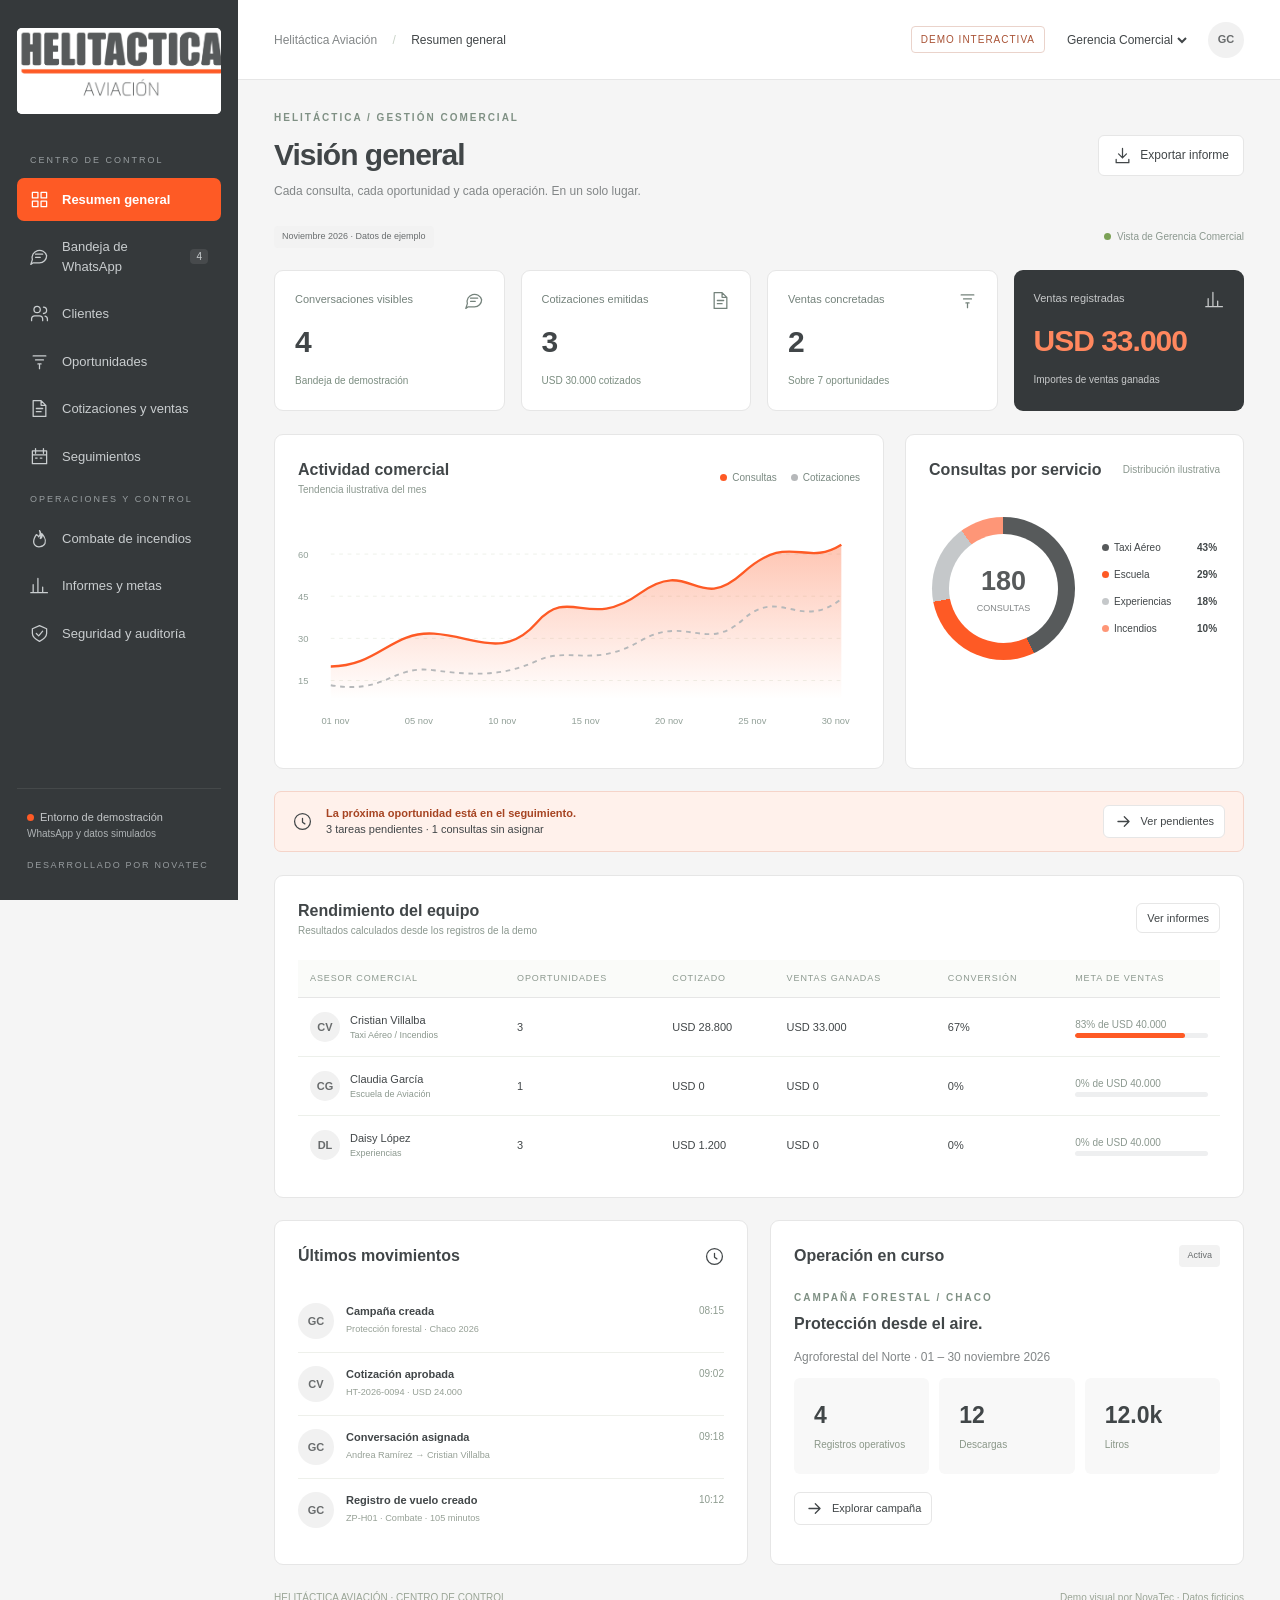
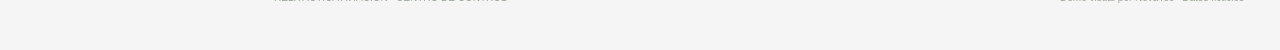
==== commit a64509d4: "Aplica logo oficial Helitactica y paleta gris, naranja y blanco al CRM" ====
--- a/demos/helitactica/index.html
+++ b/demos/helitactica/index.html
@@ -1,14 +1,15 @@
-<!doctype html><html lang="es"><head><meta charset="utf-8"><meta name="viewport" content="width=device-width,initial-scale=1"><meta name="robots" content="noindex,nofollow,noarchive"><meta name="theme-color" content="#122b30"><link rel="icon" href="./heli-icon.svg" type="image/svg+xml"><title>Helitáctica | Centro de control</title><meta name="description" content="Demo interactiva del CRM comercial y operaciones aéreas de Helitáctica"><style>
-:root{--navy:#122b30;--green:#b8ee62;--ink:#203335;--muted:#7a8785;--line:#e2e8e5;--bg:#f3f6f3;--white:#fff;--orange:#e68142}*{box-sizing:border-box}body{margin:0;background:var(--bg);color:var(--ink);font:14px/1.5 Inter,Arial,sans-serif}button,input,select,textarea{font:inherit}button,a,select{touch-action:manipulation}button{cursor:pointer}button:focus-visible,a:focus-visible{outline:3px solid #77b945;outline-offset:3px}button{border:0}aside{width:238px;background:var(--navy);color:#aabfba;position:fixed;inset:0 auto 0 0;display:flex;flex-direction:column;padding:28px 17px;z-index:30}.brand{display:flex;gap:11px;align-items:center;color:white;margin:0 9px 36px}.brand svg{color:var(--green)}.brand strong{font-size:20px;letter-spacing:2px}.brand small{display:block;font-size:9px;letter-spacing:3.5px;color:#a4bcb6}.navlabel{font-size:9px;letter-spacing:2px;margin:15px 13px 10px;color:#829b96}nav button{width:100%;background:none;color:#b0c4be;padding:12px 13px;border-radius:7px;display:flex;align-items:center;gap:13px;text-align:left;margin-bottom:4px;font-size:13px}nav button.active{background:var(--green);color:#18322b;font-weight:700}nav button:hover:not(.active){background:#ffffff0c}svg.icon{width:19px;height:19px;fill:none;stroke:currentColor;stroke-width:1.6;stroke-linecap:round;stroke-linejoin:round;flex-shrink:0}.count{margin-left:auto;font-size:10px;background:#ffffff17;border-radius:4px;padding:0 6px}.sidebarbottom{margin-top:auto;border-top:1px solid #ffffff14;padding:20px 10px 0;font-size:11px}.signal{display:inline-block;width:7px;height:7px;background:#b8ee62;border-radius:50%;margin-right:6px}.powered{margin-top:18px;letter-spacing:1.7px;font-size:9px;color:#7c9990}main{margin-left:238px}header{height:80px;display:flex;align-items:center;justify-content:space-between;padding:0 36px;background:white;border-bottom:1px solid var(--line);gap:15px}.crumb{font-size:12px;color:var(--muted)}.crumb b{color:var(--ink);font-weight:500}.header-right{display:flex;align-items:center;gap:18px}.demo{font-size:10px;padding:5px 9px;border:1px solid #d5e1d0;color:#64775d;border-radius:4px;letter-spacing:1px}.avatar{width:36px;height:36px;display:inline-flex;justify-content:center;align-items:center;background:#eaf1e6;border-radius:50%;font-size:11px;font-weight:700;color:#45633d}.role{border:0;background:transparent;max-width:175px;font-size:12px;color:var(--ink)}.content{padding:30px 36px 45px;max-width:1680px;margin:auto}.eyebrow{text-transform:uppercase;font-size:10px;font-weight:600;letter-spacing:2px;color:#7f9084;margin-bottom:7px}h1{font-size:30px;letter-spacing:-1px;font-weight:600;margin:0 0 5px}h2{font-size:16px;font-weight:600;margin:0}h3{font-size:14px;margin:0 0 8px}.sub{color:var(--muted);font-size:12px}.pagehead{display:flex;justify-content:space-between;align-items:center;margin-bottom:26px;gap:16px}.actions{display:flex;gap:9px;align-items:center;flex-wrap:wrap}.btn{padding:10px 14px;border:1px solid var(--line);border-radius:6px;background:white;color:var(--ink);font-size:12px;display:inline-flex;align-items:center;justify-content:center;gap:8px}.btn.primary{background:var(--navy);color:white;border-color:var(--navy)}.btn.lime{background:var(--green);border-color:var(--green)}.btn.small{padding:6px 10px;font-size:11px}.btn:hover{filter:brightness(.96)}.toolbar{display:flex;gap:9px;align-items:center;margin-bottom:22px;flex-wrap:wrap}.toolbar input,.toolbar select{padding:8px 11px;border:1px solid var(--line);background:white;border-radius:5px;color:#52645e;font-size:11px}.toolbar .right{margin-left:auto}.cards{display:grid;grid-template-columns:repeat(4,minmax(0,1fr));gap:16px;margin-bottom:23px}.card,.panel{background:white;border:1px solid var(--line);border-radius:9px}.card{padding:20px}.card .label{display:flex;justify-content:space-between;color:#74827b;font-size:11px}.value{font-size:30px;line-height:1.3;font-weight:600;letter-spacing:-1px;margin:12px 0 8px}.card small{font-size:10px;color:#7b8d80}.up{color:#4e8539!important}.card.feature{background:var(--navy);color:white;border:0}.feature .label,.feature small{color:#b9cdc5}.feature .value{color:var(--green)}.grid{display:grid;grid-template-columns:minmax(0,1.8fr) minmax(280px,1fr);gap:21px;margin-bottom:22px}.panel{padding:23px;min-width:0}.panelhead{display:flex;justify-content:space-between;align-items:center;margin-bottom:22px;gap:10px}.legend{font-size:10px;color:#7a8981;display:flex;gap:14px}.dot{width:7px;height:7px;display:inline-block;border-radius:50%;margin-right:5px}.chart{height:220px;width:100%}.chart text{font:10px Arial;fill:#92a098}.donutbox{display:flex;align-items:center;gap:27px;justify-content:center;padding:13px 0}.donut{width:143px;height:143px;border-radius:50%;background:conic-gradient(#173b37 0 43%,#b8ee62 43% 72%,#d4dfc5 72% 90%,#e78145 90%);position:relative;display:grid;place-items:center;flex-shrink:0}.donut:after{content:'';position:absolute;inset:17px;border-radius:50%;background:white}.donut span{z-index:1;text-align:center;font-size:27px;font-weight:600}.donut small{display:block;font-size:9px;font-weight:400;color:var(--muted)}.servicelist{font-size:10px;min-width:115px}.servicelist p{margin:12px 0;display:flex;justify-content:space-between;gap:18px}.strip{display:flex;align-items:center;background:#edf2e6;border:1px solid #dce6d1;padding:13px 18px;border-radius:7px;margin-bottom:23px;gap:14px;font-size:11px}.strip strong{color:#4d6739}.strip .btn{margin-left:auto}.tablewrap{overflow:auto}table{width:100%;border-collapse:collapse;text-align:left;font-size:11px;white-space:nowrap}th{font-size:9px;text-transform:uppercase;letter-spacing:.9px;color:#8c998f;font-weight:500;padding:12px;border-bottom:1px solid var(--line);background:#fafbf9}td{padding:14px 12px;border-bottom:1px solid #edf0eb}tr:last-child td{border-bottom:0}.person{display:flex;align-items:center;gap:10px}.person .avatar{width:30px;height:30px}.person small{display:block;font-size:9px;color:#8b988e}.pill{display:inline-flex;border-radius:4px;padding:4px 8px;font-size:9px;background:#eef3e8;color:#5b7a44;white-space:nowrap}.pill.orange{background:#fff0e4;color:#a96a38}.pill.blue{background:#e9f0f5;color:#55768d}.pill.gray{background:#f0f1ee;color:#7b857c}.progress{height:5px;background:#eef1eb;border-radius:4px;min-width:75px;overflow:hidden}.progress span{display:block;height:100%;background:#9ecb64;border-radius:4px}.twocol{display:grid;grid-template-columns:1fr 1fr;gap:22px}.feedrow{display:flex;gap:12px;border-bottom:1px solid #eef0eb;padding:13px 0;font-size:11px}.feedrow:last-child{border:0}.feedrow small{display:block;color:#96a096;margin-top:3px}.feedrow time{margin-left:auto;color:#8e9c90;font-size:10px;white-space:nowrap}.sectionnav{display:flex;gap:24px;border-bottom:1px solid var(--line);margin-bottom:22px;overflow:auto}.sectionnav button{padding:11px 0;background:none;color:#8a978d;font-size:12px;white-space:nowrap}.sectionnav button.active{color:#26473a;border-bottom:2px solid #7ba744}.board{display:grid;grid-template-columns:repeat(4,minmax(210px,1fr));gap:15px;overflow:auto}.col{background:#eaf0e8;border-radius:8px;padding:13px;min-height:400px}.colhead{display:flex;justify-content:space-between;font-size:11px;margin-bottom:15px}.deal{background:white;padding:16px;border:1px solid var(--line);border-radius:7px;margin-bottom:12px}.deal h3{margin:8px 0 4px;font-size:12px}.deal .price{font-size:20px;margin:13px 0}.deal .btn{width:100%;margin-top:12px}.mini{font-size:10px;color:#8b988f}.inbox{display:grid;grid-template-columns:290px minmax(250px,1fr) 230px;border:1px solid var(--line);border-radius:8px;background:white;overflow:hidden;height:610px}.threads{border-right:1px solid var(--line);overflow:auto}.thread{padding:18px;border-bottom:1px solid #edf0ea;cursor:pointer}.thread.selected{background:#f0f5e9;border-left:3px solid #a8cf75}.thread strong{font-size:12px}.thread p{font-size:11px;color:#899387;margin:7px 0}.thread small{font-size:9px}.chat{display:flex;flex-direction:column;min-width:0}.chathead{padding:17px 20px;border-bottom:1px solid var(--line);display:flex;justify-content:space-between;gap:10px}.messages{padding:24px;flex:1;overflow:auto;background:#f7f8f4}.message{padding:12px 15px;background:white;border:1px solid #e4e9dd;border-radius:0 10px 10px 10px;max-width:84%;margin-bottom:15px;font-size:12px}.message.out{background:#e6efda;margin-left:auto;border-radius:10px 0 10px 10px}.message small{display:block;color:#94a084;font-size:9px;text-align:right;margin-top:6px}.composer{padding:16px;border-top:1px solid var(--line);display:flex;gap:8px}.composer input{min-width:0;flex:1;border:1px solid var(--line);padding:10px;border-radius:5px}.contactdetail{padding:21px;border-left:1px solid var(--line)}.contactdetail label{display:block;font-size:9px;text-transform:uppercase;color:#8e9a8a;margin:18px 0 6px}.contactdetail select{width:100%;font-size:11px;padding:8px;border:1px solid var(--line);background:white}.campaignhero{background:var(--navy);color:white;padding:28px;border-radius:9px;margin-bottom:22px;display:flex;justify-content:space-between;gap:20px;align-items:center}.campaignhero h2{font-size:25px;letter-spacing:-.5px;margin:10px 0}.campaignhero .sub{color:#a5bbb0}.campaignhero .pill{background:#b8ee6220;color:var(--green)}.campmap{width:190px;height:130px;opacity:.7}.metriclist{display:grid;grid-template-columns:repeat(3,1fr);gap:10px}.metricbox{padding:20px;background:#f6f8f3;border-radius:6px}.metricbox b{font-size:23px;display:block}.metricbox small{color:#8a9788;font-size:10px}.flightline{display:flex;align-items:center;gap:15px;padding:15px 0;border-bottom:1px solid var(--line)}.flightline b{font-size:13px}.flightline small{font-size:10px;color:#8b988a}.flightline .pill{margin-left:auto}.empty{padding:35px;text-align:center;color:var(--muted)}footer{font-size:10px;color:#9aa596;margin-top:25px;display:flex;justify-content:space-between}.modalback{position:fixed;inset:0;background:#0b2328a1;backdrop-filter:blur(4px);z-index:80;display:grid;place-items:center;padding:20px}.modal{background:white;border-radius:12px;padding:28px;width:560px;max-width:100%;max-height:90vh;overflow:auto;box-shadow:0 30px 100px #0003}.modal h2{font-size:23px;margin-bottom:8px}.formgrid{display:grid;grid-template-columns:1fr 1fr;gap:14px;margin:22px 0}.field label{display:block;font-size:11px;margin-bottom:6px;color:#6c7d6e}.field input,.field select,.field textarea{width:100%;padding:10px;border:1px solid var(--line);border-radius:5px;background:#fbfcfa}.field.full{grid-column:1/-1}.toast{position:fixed;bottom:28px;right:28px;background:var(--navy);color:white;padding:15px 23px;border-radius:8px;z-index:100;box-shadow:0 10px 40px #0002;font-size:12px}.mobilemenu{display:none}.reportcard{padding:22px;background:white;border:1px solid var(--line);border-radius:8px}.reportcards{display:grid;grid-template-columns:repeat(3,1fr);gap:18px}.reportcard .icon{margin-bottom:18px;color:#66834b}.reportcard p{color:#87927f;font-size:11px;min-height:37px}.permission{border-left:3px solid #a5cb70;padding:10px 15px;background:#f0f5e9;margin:20px 0;font-size:12px}.step{display:flex;gap:16px;padding:18px 0;border-bottom:1px solid var(--line)}.stepnum{width:32px;height:32px;border-radius:50%;background:#eaf2df;display:grid;place-items:center;font-size:12px;flex-shrink:0}.step p{margin:5px 0;font-size:11px;color:#81907e}.badgeoffline{color:#9cae9f;font-size:10px}a{color:inherit}body.menuopen aside{transform:translateX(0)}@media(min-width:1500px){.content{padding:35px 48px}.chart{height:245px}}@media(max-width:1200px){aside{width:205px}main{margin-left:205px}.content{padding:25px}.grid{grid-template-columns:1.5fr 1fr}.donutbox{gap:15px;flex-wrap:wrap}.inbox{grid-template-columns:240px 1fr}.contactdetail{display:none}.cards{gap:10px}.card{padding:16px}.value{font-size:25px}}@media(max-width:850px){aside{transform:translateX(-100%);transition:.2s}main{margin:0}header{padding:0 20px;height:68px}.mobilemenu{display:inline-flex;background:none;padding:7px}.crumb{display:none}.content{padding:23px 18px}.grid,.twocol{grid-template-columns:1fr}.cards{grid-template-columns:repeat(2,1fr)}h1{font-size:25px}.pagehead{align-items:flex-start}.header-right{gap:9px}.reportcards{grid-template-columns:1fr 1fr}.inbox{grid-template-columns:210px 1fr}.campaignhero{padding:22px}.campmap{width:115px}.pagehead .actions .btn{font-size:10px;padding:9px}.legend{gap:7px}.role{max-width:145px}}@media(max-width:560px){.demo{font-size:8px}.header-right>.avatar{display:none}.pagehead{flex-direction:column;gap:15px}.value{font-size:24px}.cards{gap:9px}.card{padding:15px}.card .label{font-size:10px}.panel{padding:18px}.reportcards{grid-template-columns:1fr}.inbox{display:block;height:auto}.threads{max-height:185px;border-bottom:1px solid var(--line)}.thread{padding:10px 15px}.thread p{margin:3px 0}.chat{height:470px}.campaignhero{display:block}.campmap{display:none}.metriclist{grid-template-columns:1fr 1fr}.toolbar .right{margin-left:0}.formgrid{grid-template-columns:1fr}.field.full{grid-column:auto}.strip{align-items:flex-start;flex-wrap:wrap}.strip .btn{margin-left:0}footer{gap:10px;font-size:8px}.donutbox{flex-wrap:nowrap}}@media print{aside,header,.toolbar,.pagehead .actions,.btn,footer,.sectionnav{display:none!important}main{margin:0}.content{padding:0}.panel,.card{break-inside:avoid}.cards{grid-template-columns:repeat(4,1fr)}body{background:white}.grid{grid-template-columns:1fr 1fr}}
+<!doctype html><html lang="es"><head><meta charset="utf-8"><meta name="viewport" content="width=device-width,initial-scale=1"><meta name="robots" content="noindex,nofollow,noarchive"><meta name="theme-color" content="#575a5b"><title>Helitáctica | Centro de control</title><meta name="description" content="Demo interactiva del CRM comercial y operaciones aéreas de Helitáctica"><style>
+:root{--navy:#35393b;--green:#fe5a25;--ink:#414648;--muted:#828687;--line:#e6e6e6;--bg:#f5f5f5;--white:#fff;--orange:#fe5a25}*{box-sizing:border-box}body{margin:0;background:var(--bg);color:var(--ink);font:14px/1.5 Inter,Arial,sans-serif}button,input,select,textarea{font:inherit}button,a,select{touch-action:manipulation}button{cursor:pointer}button:focus-visible,a:focus-visible{outline:3px solid #77b945;outline-offset:3px}button{border:0}aside{width:238px;background:var(--navy);color:#c3c6c8;position:fixed;inset:0 auto 0 0;display:flex;flex-direction:column;padding:28px 17px;z-index:30}.brand{display:flex;gap:11px;align-items:center;color:white;margin:0 9px 36px}.brand svg{color:var(--green)}.brand strong{font-size:20px;letter-spacing:2px}.brand small{display:block;font-size:9px;letter-spacing:3.5px;color:#999d9e}.navlabel{font-size:9px;letter-spacing:2px;margin:15px 13px 10px;color:#989ea0}nav button{width:100%;background:none;color:#c9cdcf;padding:12px 13px;border-radius:7px;display:flex;align-items:center;gap:13px;text-align:left;margin-bottom:4px;font-size:13px}nav button.active{background:var(--green);color:#ffffff;font-weight:700}nav button:hover:not(.active){background:#ffffff0c}svg.icon{width:19px;height:19px;fill:none;stroke:currentColor;stroke-width:1.6;stroke-linecap:round;stroke-linejoin:round;flex-shrink:0}.count{margin-left:auto;font-size:10px;background:#ffffff17;border-radius:4px;padding:0 6px}.sidebarbottom{margin-top:auto;border-top:1px solid #ffffff14;padding:20px 10px 0;font-size:11px}.signal{display:inline-block;width:7px;height:7px;background:#fe5a25;border-radius:50%;margin-right:6px}.powered{margin-top:18px;letter-spacing:1.7px;font-size:9px;color:#969b9e}main{margin-left:238px}header{height:80px;display:flex;align-items:center;justify-content:space-between;padding:0 36px;background:white;border-bottom:1px solid var(--line);gap:15px}.crumb{font-size:12px;color:var(--muted)}.crumb b{color:var(--ink);font-weight:500}.header-right{display:flex;align-items:center;gap:18px}.demo{font-size:10px;padding:5px 9px;border:1px solid #d5e1d0;color:#64775d;border-radius:4px;letter-spacing:1px}.avatar{width:36px;height:36px;display:inline-flex;justify-content:center;align-items:center;background:#f1f1f1;border-radius:50%;font-size:11px;font-weight:700;color:#686b6c}.role{border:0;background:transparent;max-width:175px;font-size:12px;color:var(--ink)}.content{padding:30px 36px 45px;max-width:1680px;margin:auto}.eyebrow{text-transform:uppercase;font-size:10px;font-weight:600;letter-spacing:2px;color:#7f9084;margin-bottom:7px}h1{font-size:30px;letter-spacing:-1px;font-weight:600;margin:0 0 5px}h2{font-size:16px;font-weight:600;margin:0}h3{font-size:14px;margin:0 0 8px}.sub{color:var(--muted);font-size:12px}.pagehead{display:flex;justify-content:space-between;align-items:center;margin-bottom:26px;gap:16px}.actions{display:flex;gap:9px;align-items:center;flex-wrap:wrap}.btn{padding:10px 14px;border:1px solid var(--line);border-radius:6px;background:white;color:var(--ink);font-size:12px;display:inline-flex;align-items:center;justify-content:center;gap:8px}.btn.primary{background:var(--navy);color:white;border-color:var(--navy)}.btn.lime{background:var(--green);border-color:var(--green)}.btn.small{padding:6px 10px;font-size:11px}.btn:hover{filter:brightness(.96)}.toolbar{display:flex;gap:9px;align-items:center;margin-bottom:22px;flex-wrap:wrap}.toolbar input,.toolbar select{padding:8px 11px;border:1px solid var(--line);background:white;border-radius:5px;color:#52645e;font-size:11px}.toolbar .right{margin-left:auto}.cards{display:grid;grid-template-columns:repeat(4,minmax(0,1fr));gap:16px;margin-bottom:23px}.card,.panel{background:white;border:1px solid var(--line);border-radius:9px}.card{padding:20px}.card .label{display:flex;justify-content:space-between;color:#74827b;font-size:11px}.value{font-size:30px;line-height:1.3;font-weight:600;letter-spacing:-1px;margin:12px 0 8px}.card small{font-size:10px;color:#7b8d80}.up{color:#4e8539!important}.card.feature{background:var(--navy);color:white;border:0}.feature .label,.feature small{color:#c7c9ca}.feature .value{color:var(--green)}.grid{display:grid;grid-template-columns:minmax(0,1.8fr) minmax(280px,1fr);gap:21px;margin-bottom:22px}.panel{padding:23px;min-width:0}.panelhead{display:flex;justify-content:space-between;align-items:center;margin-bottom:22px;gap:10px}.legend{font-size:10px;color:#7a8981;display:flex;gap:14px}.dot{width:7px;height:7px;display:inline-block;border-radius:50%;margin-right:5px}.chart{height:220px;width:100%}.chart text{font:10px Arial;fill:#92a098}.donutbox{display:flex;align-items:center;gap:27px;justify-content:center;padding:13px 0}.donut{width:143px;height:143px;border-radius:50%;background:conic-gradient(#575a5b 0 43%,#fe5a25 43% 72%,#c5c8ca 72% 90%,#fe9677 90%);position:relative;display:grid;place-items:center;flex-shrink:0}.donut:after{content:'';position:absolute;inset:17px;border-radius:50%;background:white}.donut span{z-index:1;text-align:center;font-size:27px;font-weight:600}.donut small{display:block;font-size:9px;font-weight:400;color:var(--muted)}.servicelist{font-size:10px;min-width:115px}.servicelist p{margin:12px 0;display:flex;justify-content:space-between;gap:18px}.strip{display:flex;align-items:center;background:#fff1eb;border:1px solid #f5d4c9;padding:13px 18px;border-radius:7px;margin-bottom:23px;gap:14px;font-size:11px}.strip strong{color:#a64422}.strip .btn{margin-left:auto}.tablewrap{overflow:auto}table{width:100%;border-collapse:collapse;text-align:left;font-size:11px;white-space:nowrap}th{font-size:9px;text-transform:uppercase;letter-spacing:.9px;color:#8c998f;font-weight:500;padding:12px;border-bottom:1px solid var(--line);background:#fafbf9}td{padding:14px 12px;border-bottom:1px solid #edf0eb}tr:last-child td{border-bottom:0}.person{display:flex;align-items:center;gap:10px}.person .avatar{width:30px;height:30px}.person small{display:block;font-size:9px;color:#8b988e}.pill{display:inline-flex;border-radius:4px;padding:4px 8px;font-size:9px;background:#f2f2f2;color:#696d6e;white-space:nowrap}.pill.orange{background:#fff0e4;color:#a96a38}.pill.blue{background:#e9f0f5;color:#55768d}.pill.gray{background:#f0f1ee;color:#7b857c}.progress{height:5px;background:#eeeff0;border-radius:4px;min-width:75px;overflow:hidden}.progress span{display:block;height:100%;background:#fe5a25;border-radius:4px}.twocol{display:grid;grid-template-columns:1fr 1fr;gap:22px}.feedrow{display:flex;gap:12px;border-bottom:1px solid #eef0eb;padding:13px 0;font-size:11px}.feedrow:last-child{border:0}.feedrow small{display:block;color:#96a096;margin-top:3px}.feedrow time{margin-left:auto;color:#8e9c90;font-size:10px;white-space:nowrap}.sectionnav{display:flex;gap:24px;border-bottom:1px solid var(--line);margin-bottom:22px;overflow:auto}.sectionnav button{padding:11px 0;background:none;color:#8a978d;font-size:12px;white-space:nowrap}.sectionnav button.active{color:#26473a;border-bottom:2px solid #fe5a25}.board{display:grid;grid-template-columns:repeat(4,minmax(210px,1fr));gap:15px;overflow:auto}.col{background:#eeeff0;border-radius:8px;padding:13px;min-height:400px}.colhead{display:flex;justify-content:space-between;font-size:11px;margin-bottom:15px}.deal{background:white;padding:16px;border:1px solid var(--line);border-radius:7px;margin-bottom:12px}.deal h3{margin:8px 0 4px;font-size:12px}.deal .price{font-size:20px;margin:13px 0}.deal .btn{width:100%;margin-top:12px}.mini{font-size:10px;color:#8b988f}.inbox{display:grid;grid-template-columns:290px minmax(250px,1fr) 230px;border:1px solid var(--line);border-radius:8px;background:white;overflow:hidden;height:610px}.threads{border-right:1px solid var(--line);overflow:auto}.thread{padding:18px;border-bottom:1px solid #edf0ea;cursor:pointer}.thread.selected{background:#fff3ed;border-left:3px solid #fe5a25}.thread strong{font-size:12px}.thread p{font-size:11px;color:#899387;margin:7px 0}.thread small{font-size:9px}.chat{display:flex;flex-direction:column;min-width:0}.chathead{padding:17px 20px;border-bottom:1px solid var(--line);display:flex;justify-content:space-between;gap:10px}.messages{padding:24px;flex:1;overflow:auto;background:#f7f8f4}.message{padding:12px 15px;background:white;border:1px solid #e4e9dd;border-radius:0 10px 10px 10px;max-width:84%;margin-bottom:15px;font-size:12px}.message.out{background:#fff0e9;margin-left:auto;border-radius:10px 0 10px 10px}.message small{display:block;color:#94a084;font-size:9px;text-align:right;margin-top:6px}.composer{padding:16px;border-top:1px solid var(--line);display:flex;gap:8px}.composer input{min-width:0;flex:1;border:1px solid var(--line);padding:10px;border-radius:5px}.contactdetail{padding:21px;border-left:1px solid var(--line)}.contactdetail label{display:block;font-size:9px;text-transform:uppercase;color:#8e9a8a;margin:18px 0 6px}.contactdetail select{width:100%;font-size:11px;padding:8px;border:1px solid var(--line);background:white}.campaignhero{background:var(--navy);color:white;padding:28px;border-radius:9px;margin-bottom:22px;display:flex;justify-content:space-between;gap:20px;align-items:center}.campaignhero h2{font-size:25px;letter-spacing:-.5px;margin:10px 0}.campaignhero .sub{color:#c7cbcc}.campaignhero .pill{background:#fe5a2520;color:var(--green)}.campmap{width:190px;height:130px;opacity:.7}.metriclist{display:grid;grid-template-columns:repeat(3,1fr);gap:10px}.metricbox{padding:20px;background:#f8f8f8;border-radius:6px}.metricbox b{font-size:23px;display:block}.metricbox small{color:#8a9788;font-size:10px}.flightline{display:flex;align-items:center;gap:15px;padding:15px 0;border-bottom:1px solid var(--line)}.flightline b{font-size:13px}.flightline small{font-size:10px;color:#8b988a}.flightline .pill{margin-left:auto}.empty{padding:35px;text-align:center;color:var(--muted)}footer{font-size:10px;color:#9aa596;margin-top:25px;display:flex;justify-content:space-between}.modalback{position:fixed;inset:0;background:#0b2328a1;backdrop-filter:blur(4px);z-index:80;display:grid;place-items:center;padding:20px}.modal{background:white;border-radius:12px;padding:28px;width:560px;max-width:100%;max-height:90vh;overflow:auto;box-shadow:0 30px 100px #0003}.modal h2{font-size:23px;margin-bottom:8px}.formgrid{display:grid;grid-template-columns:1fr 1fr;gap:14px;margin:22px 0}.field label{display:block;font-size:11px;margin-bottom:6px;color:#6c7d6e}.field input,.field select,.field textarea{width:100%;padding:10px;border:1px solid var(--line);border-radius:5px;background:#fbfcfa}.field.full{grid-column:1/-1}.toast{position:fixed;bottom:28px;right:28px;background:var(--navy);color:white;padding:15px 23px;border-radius:8px;z-index:100;box-shadow:0 10px 40px #0002;font-size:12px}.mobilemenu{display:none}.reportcard{padding:22px;background:white;border:1px solid var(--line);border-radius:8px}.reportcards{display:grid;grid-template-columns:repeat(3,1fr);gap:18px}.reportcard .icon{margin-bottom:18px;color:#66834b}.reportcard p{color:#87927f;font-size:11px;min-height:37px}.permission{border-left:3px solid #fe5a25;padding:10px 15px;background:#fff3ed;margin:20px 0;font-size:12px}.step{display:flex;gap:16px;padding:18px 0;border-bottom:1px solid var(--line)}.stepnum{width:32px;height:32px;border-radius:50%;background:#fff0e9;display:grid;place-items:center;font-size:12px;flex-shrink:0}.step p{margin:5px 0;font-size:11px;color:#81907e}.badgeoffline{color:#9cae9f;font-size:10px}a{color:inherit}body.menuopen aside{transform:translateX(0)}@media(min-width:1500px){.content{padding:35px 48px}.chart{height:245px}}@media(max-width:1200px){aside{width:205px}main{margin-left:205px}.content{padding:25px}.grid{grid-template-columns:1.5fr 1fr}.donutbox{gap:15px;flex-wrap:wrap}.inbox{grid-template-columns:240px 1fr}.contactdetail{display:none}.cards{gap:10px}.card{padding:16px}.value{font-size:25px}}@media(max-width:850px){aside{transform:translateX(-100%);transition:.2s}main{margin:0}header{padding:0 20px;height:68px}.mobilemenu{display:inline-flex;background:none;padding:7px}.crumb{display:none}.content{padding:23px 18px}.grid,.twocol{grid-template-columns:1fr}.cards{grid-template-columns:repeat(2,1fr)}h1{font-size:25px}.pagehead{align-items:flex-start}.header-right{gap:9px}.reportcards{grid-template-columns:1fr 1fr}.inbox{grid-template-columns:210px 1fr}.campaignhero{padding:22px}.campmap{width:115px}.pagehead .actions .btn{font-size:10px;padding:9px}.legend{gap:7px}.role{max-width:145px}}@media(max-width:560px){.demo{font-size:8px}.header-right>.avatar{display:none}.pagehead{flex-direction:column;gap:15px}.value{font-size:24px}.cards{gap:9px}.card{padding:15px}.card .label{font-size:10px}.panel{padding:18px}.reportcards{grid-template-columns:1fr}.inbox{display:block;height:auto}.threads{max-height:185px;border-bottom:1px solid var(--line)}.thread{padding:10px 15px}.thread p{margin:3px 0}.chat{height:470px}.campaignhero{display:block}.campmap{display:none}.metriclist{grid-template-columns:1fr 1fr}.toolbar .right{margin-left:0}.formgrid{grid-template-columns:1fr}.field.full{grid-column:auto}.strip{align-items:flex-start;flex-wrap:wrap}.strip .btn{margin-left:0}footer{gap:10px;font-size:8px}.donutbox{flex-wrap:nowrap}}@media print{aside,header,.toolbar,.pagehead .actions,.btn,footer,.sectionnav{display:none!important}main{margin:0}.content{padding:0}.panel,.card{break-inside:avoid}.cards{grid-template-columns:repeat(4,1fr)}body{background:white}.grid{grid-template-columns:1fr 1fr}}
 @media(min-width:561px) and (max-width:1200px){.inbox{height:auto}.chat{height:540px}.contactdetail{display:block;grid-column:1/-1;border-top:1px solid var(--line);border-left:0;display:flex;flex-wrap:wrap;align-items:center;gap:12px}.contactdetail label{margin:0}.contactdetail select{width:auto}.contactdetail p{max-width:260px}}@media(max-width:560px){.contactdetail{display:block;border-left:0;border-top:1px solid var(--line)}}@media print{body:has(.modalback) main,body:has(.modalback) aside{display:none!important}.modalback{position:static;background:white;padding:0;display:block}.modal{width:100%;max-height:none;box-shadow:none;padding:20px;overflow:visible}.toast{display:none}}
-</style></head><body><aside><div class="brand"><svg width="31" height="38" viewBox="0 0 40 40" fill="none" stroke="currentColor"><path d="M5 8h30M20 4v9M11 19h18l6 9H6l5-9ZM20 13v14M9 33h25M12 28v5M29 28v5" stroke-width="2"/></svg><div><strong>HELITÁCTICA</strong><small>AVIACIÓN</small></div></div><div class="navlabel">CENTRO DE CONTROL</div><nav id="nav"></nav><div class="sidebarbottom"><span class="signal"></span>Entorno de demostración<div class="badgeoffline">WhatsApp y datos simulados</div><div class="powered">DESARROLLADO POR NOVATEC</div></div></aside><main><header><button class="mobilemenu" aria-label="Abrir menú" onclick="document.body.classList.toggle('menuopen')">☰</button><div class="crumb">Helitáctica Aviación <span style="margin:0 12px;color:#c8d2c7">/</span> <b id="breadcrumb">Resumen general</b></div><div class="header-right"><span class="demo">DEMO INTERACTIVA</span><select class="role" id="role" aria-label="Cambiar perfil de demostración"><option>Gerencia Comercial</option><option>Cristian Villalba</option><option>Claudia García</option><option>Daisy López</option></select><div class="avatar" id="useravatar">GC</div></div></header><div class="content" id="app"></div></main><div id="overlay"></div><div id="notifications" aria-live="polite"></div>
+.brand-official{background:#fff;position:relative;height:86px;min-height:86px;margin:0 0 25px;border-radius:5px;overflow:hidden}.brand-official img{position:absolute;width:258px;height:auto;max-width:none;left:-33px;top:-25px}nav button.active{color:#fff}nav button.active .count{background:#ffffff30}.btn.primary{background:#fe5a25;border-color:#fe5a25;color:white}.feature .value{color:#ff875e}.card.feature{background:#35393b}.signal{background:#fe5a25}.brand small{color:#93999b}.strip strong{color:#a64422}.donut span{color:#575a5b}.permission{border-color:#fe5a25;background:#fff3ed}.btn:focus-visible,nav button:focus-visible{outline-color:#fe5a25}.sectionnav button.active{color:#b5421b;border-bottom-color:#fe5a25}.up{color:#be4d29!important}.thread.selected{border-left-color:#fe5a25}.demo{border-color:#ead3cb;color:#a95336}.pill.orange{background:#fff0e9;color:#ae4824}.progress span{background:#fe5a25}.reportcard .icon{color:#d7582c}.badgeoffline{color:#aeb3b5}@media(max-width:1200px){.brand-official img{width:220px;left:-29px;top:-20px}.brand-official{height:77px;min-height:77px}}@media(max-width:850px){.brand-official img{width:220px;left:-29px;top:-20px}}
+</style></head><body><aside><div class="brand brand-official"><img src="./helitactica-logo.png" alt="Helitactica Aviación" width="2362" height="1063"></div><div class="navlabel">CENTRO DE CONTROL</div><nav id="nav"></nav><div class="sidebarbottom"><span class="signal"></span>Entorno de demostración<div class="badgeoffline">WhatsApp y datos simulados</div><div class="powered">DESARROLLADO POR NOVATEC</div></div></aside><main><header><button class="mobilemenu" aria-label="Abrir menú" onclick="document.body.classList.toggle('menuopen')">☰</button><div class="crumb">Helitáctica Aviación <span style="margin:0 12px;color:#c8d2c7">/</span> <b id="breadcrumb">Resumen general</b></div><div class="header-right"><span class="demo">DEMO INTERACTIVA</span><select class="role" id="role" aria-label="Cambiar perfil de demostración"><option>Gerencia Comercial</option><option>Cristian Villalba</option><option>Claudia García</option><option>Daisy López</option></select><div class="avatar" id="useravatar">GC</div></div></header><div class="content" id="app"></div></main><div id="overlay"></div><div id="notifications" aria-live="polite"></div>
 <script>
 const paths={dashboard:'M3 3h7v7H3zM14 3h7v7h-7zM3 14h7v7H3zM14 14h7v7h-7z',chat:'M21 11a9 9 0 0 1-9 9H4l-3 2 2-6a9 9 0 1 1 18-5ZM7 9h9M7 13h6',users:'M16 21v-2a4 4 0 0 0-4-4H6a4 4 0 0 0-4 4v2M9 11a4 4 0 1 0 0-8 4 4 0 0 0 0 8M17 4a4 4 0 0 1 0 8M22 21v-2a4 4 0 0 0-3-3.8',pipeline:'M4 5h16M7 10h10M10 15h4M12 15v6',doc:'M14 2H4v20h16V8ZM14 2v6h6M8 12h8M8 16h6',calendar:'M3 5h18v16H3zM7 2v6M17 2v6M3 10h18M7 14h2M13 14h2',fire:'M12 2s2 5-1 8c-1-2-3-3-3-3s-6 8-2 13c3 4 11 3 13-2 2-6-4-12-4-12s1 5-2 6c2-6-1-10-1-10Z',chart:'M4 21V11M10 21V3M16 21v-7M22 21H1',shield:'M12 2 3 6v6c0 5 9 10 9 10s9-5 9-10V6ZM8 12l3 3 5-6',plus:'M12 4v16M4 12h16',arrow:'M5 12h14M13 6l6 6-6 6',download:'M12 3v12M7 10l5 5 5-5M4 17v4h16v-4',plane:'M22 2 9 15M22 2l-6 20-4-10L2 8Z',clock:'M12 8v5l3 2M22 12a10 10 0 1 1-20 0 10 10 0 0 1 20 0',check:'M5 12l4 4L20 5'};const icon=(n)=>`<svg class="icon" viewBox="0 0 24 24" aria-hidden="true"><path d="${paths[n]||paths.doc}"/></svg>`;
 const navs=[['dashboard','Resumen general','dashboard'],['inbox','Bandeja de WhatsApp','chat'],['clients','Clientes','users'],['pipeline','Oportunidades','pipeline'],['quotes','Cotizaciones y ventas','doc'],['tasks','Seguimientos','calendar'],['fire','Combate de incendios','fire'],['reports','Informes y metas','chart'],['security','Seguridad y auditoría','shield']];
 const sellers=['Cristian Villalba','Claudia García','Daisy López'];let role='Gerencia Comercial',view='dashboard',firetab='Resumen',selected=0,search='',service='Todos los servicios';const esc=s=>String(s??'').replace(/[&<>"']/g,c=>({'&':'&amp;','<':'&lt;','>':'&gt;','"':'&quot;',"'":'&#39;'}[c]));const money=n=>'USD '+Number(n).toLocaleString('es-PY',{maximumFractionDigits:0});const initials=s=>s.split(' ').map(w=>w[0]).slice(0,2).join('');
 const initial={clients:[{name:'Agroforestal del Norte',contact:'Martín Benítez',service:'Combate de Incendios',seller:sellers[0],email:'martin@example.com'},{name:'Grupo Atlas',contact:'Andrea Ramírez',service:'Taxi Aéreo',seller:sellers[0],email:'andrea@example.com'},{name:'Lucía Fernández',contact:'Lucía Fernández',service:'Escuela de Aviación',seller:sellers[1],email:'lucia@example.com'},{name:'Santiago Acosta',contact:'Santiago Acosta',service:'Experiencias',seller:sellers[2],email:'santiago@example.com'},{name:'Estancias del Chaco',contact:'Roberto Vera',service:'Combate de Incendios',seller:sellers[0],email:'roberto@example.com'},{name:'Valentina Rojas',contact:'Valentina Rojas',service:'Escuela de Aviación',seller:sellers[1],email:'valentina@example.com'}],deals:[{name:'Traslado corporativo · Asunción / Encarnación',client:'Grupo Atlas',service:'Taxi Aéreo',seller:sellers[0],amount:4800,stage:'Cotizada',aircraft:'ZP-H01'},{name:'Curso de piloto privado',client:'Lucía Fernández',service:'Escuela de Aviación',seller:sellers[1],amount:7200,stage:'En atención',aircraft:'ZP-H02'},{name:'Campaña forestal · Chaco',client:'Agroforestal del Norte',service:'Combate de Incendios',seller:sellers[0],amount:24000,stage:'Ganada',aircraft:'ZP-H01'},{name:'Vuelo panorámico para dos',client:'Santiago Acosta',service:'Experiencias',seller:sellers[2],amount:650,stage:'Nueva',aircraft:'ZP-H03'},{name:'Experiencia piloto por un día',client:'Valentina Rojas',service:'Experiencias',seller:sellers[2],amount:1200,stage:'Cotizada',aircraft:'ZP-H03'},{name:'Traslado de pasajeros',client:'Estancias del Chaco',service:'Taxi Aéreo',seller:sellers[0],amount:9000,stage:'Ganada',aircraft:'ZP-H01'},{name:'Vuelo especial · evento',client:'Grupo Atlas',service:'Experiencias',seller:sellers[2],amount:2100,stage:'Perdida',reason:'Fecha no disponible',aircraft:'ZP-H03'}],quotes:[{number:'HT-2026-0095',client:'Grupo Atlas',seller:sellers[0],amount:4800,status:'Enviada',version:1},{number:'HT-2026-0094',client:'Agroforestal del Norte',seller:sellers[0],amount:24000,status:'Aprobada',version:2},{number:'HT-2026-0093',client:'Valentina Rojas',seller:sellers[2],amount:1200,status:'Enviada',version:1}],tasks:[{name:'Confirmar fecha de vuelo corporativo',client:'Grupo Atlas',seller:sellers[0],date:'2026-11-09',done:false},{name:'Enviar requisitos de inscripción',client:'Lucía Fernández',seller:sellers[1],date:'2026-11-08',done:false},{name:'Seguimiento de propuesta panorámica',client:'Santiago Acosta',seller:sellers[2],date:'2026-11-07',done:false}],chats:[{name:'Andrea Ramírez',company:'Grupo Atlas',service:'Taxi Aéreo',seller:sellers[0],status:'Cotizada',expired:false,messages:[{text:'Buen día, necesitamos un traslado para 4 personas desde Asunción a Encarnación. ¿Tienen disponibilidad para el viernes?',out:false},{text:'Buen día, Andrea. Soy Cristian, su asesor de Helitáctica. Tenemos disponibilidad. Le preparé una propuesta para el traslado.',out:true},{text:'Perfecto, ¿podrías enviarme la cotización y los horarios disponibles?',out:false}]},{name:'Lucía Fernández',company:'Lucía Fernández',service:'Escuela de Aviación',seller:sellers[1],status:'En atención',expired:false,messages:[{text:'Hola, quisiera información sobre el curso de piloto privado y los requisitos para inscribirme.',out:false}]},{name:'Santiago Acosta',company:'Santiago Acosta',service:'Experiencias',seller:'Sin asignar',status:'Pendiente',expired:false,messages:[{text:'Hola, ¿cuánto cuesta un vuelo panorámico para dos personas?',out:false}]},{name:'Roberto Vera',company:'Estancias del Chaco',service:'Combate de Incendios',seller:sellers[0],status:'En atención',expired:true,messages:[{text:'Necesitamos retomar la propuesta de cobertura aérea de nuestra estancia.',out:false}]}],flights:[{date:'2026-11-08',aircraft:'ZP-H01',pilot:'Juan Pérez',activity:'Combate',start:'08:20',end:'10:05',mins:105,distance:82,drops:7,liters:7000,zone:'Sector Norte',outside:false},{date:'2026-11-08',aircraft:'ZP-H03',pilot:'Ana Torres',activity:'Patrullaje',start:'10:30',end:'11:20',mins:50,distance:48,drops:0,liters:0,zone:'Sector Este',outside:false},{date:'2026-11-07',aircraft:'ZP-H01',pilot:'Juan Pérez',activity:'Combate',start:'17:10',end:'18:30',mins:80,distance:65,drops:5,liters:5000,zone:'Sector Norte',outside:true},{date:'2026-11-07',aircraft:'ZP-H03',pilot:'Ana Torres',activity:'Verificación',start:'09:00',end:'09:40',mins:40,distance:32,drops:0,liters:0,zone:'Sector Sur',outside:false}],campaigns:[{name:'Protección forestal · Chaco 2026',client:'Agroforestal del Norte',location:'Mariscal Estigarribia, Paraguay',start:'2026-11-01',end:'2026-11-30',status:'Activa'}],audit:[{action:'Campaña creada',detail:'Protección forestal · Chaco 2026',user:'Gerencia Comercial',time:'08:15'},{action:'Cotización aprobada',detail:'HT-2026-0094 · USD 24.000',user:sellers[0],time:'09:02'},{action:'Conversación asignada',detail:'Andrea Ramírez → Cristian Villalba',user:'Gerencia Comercial',time:'09:18'},{action:'Registro de vuelo creado',detail:'ZP-H01 · Combate · 105 minutos',user:'Gerencia Comercial',time:'10:12'}]};let db;try{db=JSON.parse(localStorage.getItem('helitactica-demo-v1'))||structuredClone(initial)}catch{db=structuredClone(initial)}
-function save(action,detail){db.audit.unshift({action,detail,user:role,time:new Date().toLocaleTimeString('es-PY',{hour:'2-digit',minute:'2-digit'})});localStorage.setItem('helitactica-demo-v1',JSON.stringify(db))}function toast(t){document.querySelector('#notifications').innerHTML=`<div class="toast">${esc(t)}</div>`;setTimeout(()=>document.querySelector('#notifications').innerHTML='',3500)}function mine(items){return role==='Gerencia Comercial'?items:items.filter(x=>x.seller===role)}function filter(items){return mine(items).filter(x=>(service==='Todos los servicios'||x.service===service)&&(!search||JSON.stringify(x).toLowerCase().includes(search.toLowerCase())))}function go(v){view=v;search='';service='Todos los servicios';document.body.classList.remove('menuopen');render()}function pill(t){return `<span class="pill ${['Pendiente','Cotizada','Enviada','Suspendida'].includes(t)?'orange':['En atención','Patrullaje'].includes(t)?'blue':['Perdida','Cancelada','Finalizada'].includes(t)?'gray':''}">${esc(t)}</span>`}function button(label,fn,style='',ico=''){return `<button class="btn ${style}" onclick="${fn}">${ico?icon(ico):''}${label}</button>`}function person(name,sub=''){return `<div class="person"><span class="avatar">${esc(initials(name))}</span><div>${esc(name)}${sub?`<small>${esc(sub)}</small>`:''}</div></div>`}function head(title,desc,action=''){return `<div class="pagehead"><div><div class="eyebrow">${view==='fire'?'Operaciones aéreas':'Helitáctica / Gestión comercial'}</div><h1>${title}</h1><div class="sub">${desc}</div></div><div class="actions">${action}</div></div>`}function card(label,value,note,ico='chart',feature=false){return `<div class="card ${feature?'feature':''}"><div class="label">${label}${icon(ico)}</div><div class="value">${value}</div><small>${note}</small></div>`}function table(headers,rows){return `<div class="tablewrap"><table><thead><tr>${headers.map(h=>`<th>${h}</th>`).join('')}</tr></thead><tbody>${rows.join('')||`<tr><td colspan="${headers.length}" class="empty">No hay registros para estos filtros.</td></tr>`}</tbody></table></div>`}function row(a){return '<tr>'+a.map(x=>`<td>${x}</td>`).join('')+'</tr>'}function opts(a,val){return a.map(x=>`<option ${x===val?'selected':''}>${esc(x)}</option>`).join('')}const services=['Taxi Aéreo','Escuela de Aviación','Experiencias','Combate de Incendios','Otros'];function toolbar(){return `<div class="toolbar"><input aria-label="Buscar registros" placeholder="Buscar cliente, servicio o asesor…" value="${esc(search)}" onchange="search=this.value;render()"><select aria-label="Filtrar servicio" onchange="service=this.value;render()">${opts(['Todos los servicios',...services],service)}</select><span class="right mini">Datos ilustrativos · Noviembre 2026</span></div>`}function chart(){return `<svg class="chart" viewBox="0 0 600 220" role="img" aria-label="Tendencia ilustrativa: consultas y cotizaciones por semana"><defs><linearGradient id="area" x1="0" y1="0" x2="0" y2="1"><stop stop-color="#b8ee62" stop-opacity=".35"/><stop offset="1" stop-color="#b8ee62" stop-opacity="0"/></linearGradient></defs>${[30,75,120,165].map((y,i)=>`<path d="M35 ${y}H580" stroke="#edf0e9" stroke-dasharray="4 5"/><text x="0" y="${y+4}">${60-i*15}</text>`).join('')}<path d="M35 150C85 150 100 112 145 115S220 143 255 103 310 112 365 72 425 95 475 50 540 45 580 20V185H35Z" fill="url(#area)"/><path d="M35 150C85 150 100 112 145 115S220 143 255 103 310 112 365 72 425 95 475 50 540 45 580 20" fill="none" stroke="#60894c" stroke-width="2.5"/><path d="M35 170C95 180 100 148 145 154S220 160 255 144 315 152 365 123 435 136 475 100 535 113 580 78" fill="none" stroke="#b5c5a3" stroke-width="2" stroke-dasharray="5 5"/>${['01 nov','05 nov','10 nov','15 nov','20 nov','25 nov','30 nov'].map((t,i)=>`<text x="${25+i*89}" y="211">${t}</text>`).join('')}</svg>`}
-function dashboard(){let deals=mine(db.deals),won=deals.filter(d=>d.stage==='Ganada'),total=won.reduce((a,d)=>a+d.amount,0);return head(role==='Gerencia Comercial'?'Visión general':'Mi espacio comercial','Cada consulta, cada oportunidad y cada operación. En un solo lugar.',button('Exportar informe',"exportData('comercial')",'','download'))+`<div class="toolbar"><span class="pill">Noviembre 2026 · Datos de ejemplo</span><span class="right mini"><span class="signal" style="background:#7ba156"></span>Vista de ${esc(role)}</span></div><div class="cards">${card('Conversaciones visibles',mine(db.chats).length,'Bandeja de demostración','chat')}${card('Cotizaciones emitidas',mine(db.quotes).length,money(mine(db.quotes).reduce((a,d)=>a+d.amount,0))+' cotizados','doc')}${card('Ventas concretadas',won.length,'Sobre '+deals.length+' oportunidades','pipeline')}${card('Ventas registradas',money(total),'Importes de ventas ganadas','chart',true)}</div><div class="grid"><section class="panel"><div class="panelhead"><div><h2>Actividad comercial</h2><div class="mini">Tendencia ilustrativa del mes</div></div><div class="legend"><span><i class="dot" style="background:#60894c"></i>Consultas</span><span><i class="dot" style="background:#b5c5a3"></i>Cotizaciones</span></div></div>${chart()}</section><section class="panel"><div class="panelhead"><h2>Consultas por servicio</h2><span class="mini">Distribución ilustrativa</span></div><div class="donutbox"><div class="donut"><span>180<small>CONSULTAS</small></span></div><div class="servicelist">${[['Taxi Aéreo','43%','#173b37'],['Escuela','29%','#b8ee62'],['Experiencias','18%','#d4dfc5'],['Incendios','10%','#e78145']].map(x=>`<p><span><i class="dot" style="background:${x[2]}"></i>${x[0]}</span><b>${x[1]}</b></p>`).join('')}</div></div></section></div><div class="strip">${icon('clock')}<div><strong>La próxima oportunidad está en el seguimiento.</strong><br>${mine(db.tasks).filter(t=>!t.done).length} tareas pendientes · ${role==='Gerencia Comercial'?db.chats.filter(c=>c.seller==='Sin asignar').length:0} consultas sin asignar</div>${button('Ver pendientes',"go('tasks')",'small','arrow')}</div><section class="panel"><div class="panelhead"><div><h2>${role==='Gerencia Comercial'?'Rendimiento del equipo':'Mis resultados'}</h2><div class="mini">Resultados calculados desde los registros de la demo</div></div>${button('Ver informes',"go('reports')",'small')}</div>${sellerTable()}</section><div class="twocol" style="margin-top:22px"><section class="panel"><div class="panelhead"><h2>Últimos movimientos</h2>${icon('clock')}</div>${db.audit.slice(0,4).map(a=>`<div class="feedrow"><span class="avatar">${initials(a.user)}</span><div><b>${esc(a.action)}</b><small>${esc(a.detail)}</small></div><time>${esc(a.time)}</time></div>`).join('')}</section><section class="panel"><div class="panelhead"><h2>Operación en curso</h2>${pill('Activa')}</div><div class="eyebrow">Campaña forestal / Chaco</div><h2>Protección desde el aire.</h2><p class="sub">Agroforestal del Norte · 01 – 30 noviembre 2026</p><div class="metriclist"><div class="metricbox"><b>${db.flights.length}</b><small>Registros operativos</small></div><div class="metricbox"><b>${db.flights.reduce((a,f)=>a+f.drops,0)}</b><small>Descargas</small></div><div class="metricbox"><b>${(db.flights.reduce((a,f)=>a+f.liters,0)/1000).toFixed(1)}k</b><small>Litros</small></div></div><div style="margin-top:18px">${button('Explorar campaña',"go('fire')",'small','arrow')}</div></section></div>`}
+function save(action,detail){db.audit.unshift({action,detail,user:role,time:new Date().toLocaleTimeString('es-PY',{hour:'2-digit',minute:'2-digit'})});localStorage.setItem('helitactica-demo-v1',JSON.stringify(db))}function toast(t){document.querySelector('#notifications').innerHTML=`<div class="toast">${esc(t)}</div>`;setTimeout(()=>document.querySelector('#notifications').innerHTML='',3500)}function mine(items){return role==='Gerencia Comercial'?items:items.filter(x=>x.seller===role)}function filter(items){return mine(items).filter(x=>(service==='Todos los servicios'||x.service===service)&&(!search||JSON.stringify(x).toLowerCase().includes(search.toLowerCase())))}function go(v){view=v;search='';service='Todos los servicios';document.body.classList.remove('menuopen');render()}function pill(t){return `<span class="pill ${['Pendiente','Cotizada','Enviada','Suspendida'].includes(t)?'orange':['En atención','Patrullaje'].includes(t)?'blue':['Perdida','Cancelada','Finalizada'].includes(t)?'gray':''}">${esc(t)}</span>`}function button(label,fn,style='',ico=''){return `<button class="btn ${style}" onclick="${fn}">${ico?icon(ico):''}${label}</button>`}function person(name,sub=''){return `<div class="person"><span class="avatar">${esc(initials(name))}</span><div>${esc(name)}${sub?`<small>${esc(sub)}</small>`:''}</div></div>`}function head(title,desc,action=''){return `<div class="pagehead"><div><div class="eyebrow">${view==='fire'?'Operaciones aéreas':'Helitáctica / Gestión comercial'}</div><h1>${title}</h1><div class="sub">${desc}</div></div><div class="actions">${action}</div></div>`}function card(label,value,note,ico='chart',feature=false){return `<div class="card ${feature?'feature':''}"><div class="label">${label}${icon(ico)}</div><div class="value">${value}</div><small>${note}</small></div>`}function table(headers,rows){return `<div class="tablewrap"><table><thead><tr>${headers.map(h=>`<th>${h}</th>`).join('')}</tr></thead><tbody>${rows.join('')||`<tr><td colspan="${headers.length}" class="empty">No hay registros para estos filtros.</td></tr>`}</tbody></table></div>`}function row(a){return '<tr>'+a.map(x=>`<td>${x}</td>`).join('')+'</tr>'}function opts(a,val){return a.map(x=>`<option ${x===val?'selected':''}>${esc(x)}</option>`).join('')}const services=['Taxi Aéreo','Escuela de Aviación','Experiencias','Combate de Incendios','Otros'];function toolbar(){return `<div class="toolbar"><input aria-label="Buscar registros" placeholder="Buscar cliente, servicio o asesor…" value="${esc(search)}" onchange="search=this.value;render()"><select aria-label="Filtrar servicio" onchange="service=this.value;render()">${opts(['Todos los servicios',...services],service)}</select><span class="right mini">Datos ilustrativos · Noviembre 2026</span></div>`}function chart(){return `<svg class="chart" viewBox="0 0 600 220" role="img" aria-label="Tendencia ilustrativa: consultas y cotizaciones por semana"><defs><linearGradient id="area" x1="0" y1="0" x2="0" y2="1"><stop stop-color="#fe5a25" stop-opacity=".35"/><stop offset="1" stop-color="#fe5a25" stop-opacity="0"/></linearGradient></defs>${[30,75,120,165].map((y,i)=>`<path d="M35 ${y}H580" stroke="#edf0e9" stroke-dasharray="4 5"/><text x="0" y="${y+4}">${60-i*15}</text>`).join('')}<path d="M35 150C85 150 100 112 145 115S220 143 255 103 310 112 365 72 425 95 475 50 540 45 580 20V185H35Z" fill="url(#area)"/><path d="M35 150C85 150 100 112 145 115S220 143 255 103 310 112 365 72 425 95 475 50 540 45 580 20" fill="none" stroke="#fe5a25" stroke-width="2.5"/><path d="M35 170C95 180 100 148 145 154S220 160 255 144 315 152 365 123 435 136 475 100 535 113 580 78" fill="none" stroke="#b6b8ba" stroke-width="2" stroke-dasharray="5 5"/>${['01 nov','05 nov','10 nov','15 nov','20 nov','25 nov','30 nov'].map((t,i)=>`<text x="${25+i*89}" y="211">${t}</text>`).join('')}</svg>`}
+function dashboard(){let deals=mine(db.deals),won=deals.filter(d=>d.stage==='Ganada'),total=won.reduce((a,d)=>a+d.amount,0);return head(role==='Gerencia Comercial'?'Visión general':'Mi espacio comercial','Cada consulta, cada oportunidad y cada operación. En un solo lugar.',button('Exportar informe',"exportData('comercial')",'','download'))+`<div class="toolbar"><span class="pill">Noviembre 2026 · Datos de ejemplo</span><span class="right mini"><span class="signal" style="background:#7ba156"></span>Vista de ${esc(role)}</span></div><div class="cards">${card('Conversaciones visibles',mine(db.chats).length,'Bandeja de demostración','chat')}${card('Cotizaciones emitidas',mine(db.quotes).length,money(mine(db.quotes).reduce((a,d)=>a+d.amount,0))+' cotizados','doc')}${card('Ventas concretadas',won.length,'Sobre '+deals.length+' oportunidades','pipeline')}${card('Ventas registradas',money(total),'Importes de ventas ganadas','chart',true)}</div><div class="grid"><section class="panel"><div class="panelhead"><div><h2>Actividad comercial</h2><div class="mini">Tendencia ilustrativa del mes</div></div><div class="legend"><span><i class="dot" style="background:#fe5a25"></i>Consultas</span><span><i class="dot" style="background:#b6b8ba"></i>Cotizaciones</span></div></div>${chart()}</section><section class="panel"><div class="panelhead"><h2>Consultas por servicio</h2><span class="mini">Distribución ilustrativa</span></div><div class="donutbox"><div class="donut"><span>180<small>CONSULTAS</small></span></div><div class="servicelist">${[['Taxi Aéreo','43%','#575a5b'],['Escuela','29%','#fe5a25'],['Experiencias','18%','#c5c8ca'],['Incendios','10%','#fe9677']].map(x=>`<p><span><i class="dot" style="background:${x[2]}"></i>${x[0]}</span><b>${x[1]}</b></p>`).join('')}</div></div></section></div><div class="strip">${icon('clock')}<div><strong>La próxima oportunidad está en el seguimiento.</strong><br>${mine(db.tasks).filter(t=>!t.done).length} tareas pendientes · ${role==='Gerencia Comercial'?db.chats.filter(c=>c.seller==='Sin asignar').length:0} consultas sin asignar</div>${button('Ver pendientes',"go('tasks')",'small','arrow')}</div><section class="panel"><div class="panelhead"><div><h2>${role==='Gerencia Comercial'?'Rendimiento del equipo':'Mis resultados'}</h2><div class="mini">Resultados calculados desde los registros de la demo</div></div>${button('Ver informes',"go('reports')",'small')}</div>${sellerTable()}</section><div class="twocol" style="margin-top:22px"><section class="panel"><div class="panelhead"><h2>Últimos movimientos</h2>${icon('clock')}</div>${db.audit.slice(0,4).map(a=>`<div class="feedrow"><span class="avatar">${initials(a.user)}</span><div><b>${esc(a.action)}</b><small>${esc(a.detail)}</small></div><time>${esc(a.time)}</time></div>`).join('')}</section><section class="panel"><div class="panelhead"><h2>Operación en curso</h2>${pill('Activa')}</div><div class="eyebrow">Campaña forestal / Chaco</div><h2>Protección desde el aire.</h2><p class="sub">Agroforestal del Norte · 01 – 30 noviembre 2026</p><div class="metriclist"><div class="metricbox"><b>${db.flights.length}</b><small>Registros operativos</small></div><div class="metricbox"><b>${db.flights.reduce((a,f)=>a+f.drops,0)}</b><small>Descargas</small></div><div class="metricbox"><b>${(db.flights.reduce((a,f)=>a+f.liters,0)/1000).toFixed(1)}k</b><small>Litros</small></div></div><div style="margin-top:18px">${button('Explorar campaña',"go('fire')",'small','arrow')}</div></section></div>`}
 function sellerTable(){return table(['Asesor comercial','Oportunidades','Cotizado','Ventas ganadas','Conversión','Meta de ventas'],sellers.filter(s=>role==='Gerencia Comercial'||role===s).map((s,i)=>{let ds=db.deals.filter(d=>d.seller===s),n=ds.filter(d=>d.stage==='Ganada'),amount=n.reduce((a,d)=>a+d.amount,0),pct=Math.min(100,Math.round(amount/400));return row([person(s,['Taxi Aéreo / Incendios','Escuela de Aviación','Experiencias'][i]),ds.length,money(db.quotes.filter(q=>q.seller===s).reduce((a,q)=>a+q.amount,0)),money(amount),Math.round(n.length/Math.max(1,ds.length)*100)+'%',`<span class="mini">${pct}% de USD 40.000</span><div class="progress"><span style="width:${pct}%"></span></div>`])}))}
 function inbox(){let visible=db.chats.map((c,i)=>({...c,id:i})).filter(c=>role==='Gerencia Comercial'||c.seller===role);if(!visible.some(c=>c.id===selected))selected=visible[0]?.id??-1;let c=db.chats[selected];return head('Bandeja de WhatsApp','Una línea corporativa. Un historial compartido. Atención coordinada.',button('Simular consulta',"simulate()",'primary','plus'))+`<div class="inbox"><div class="threads"><div style="padding:17px;border-bottom:1px solid var(--line)"><b>Conversaciones</b> <span class="pill">${visible.length}</span><div class="mini" style="margin-top:5px">Línea corporativa · Simulación</div></div>${visible.map(c=>`<div role="button" tabindex="0" onkeydown="if(event.key==='Enter'){selected=${c.id};render()}" class="thread ${c.id===selected?'selected':''}" onclick="selected=${c.id};render()"><div style="display:flex;justify-content:space-between"><strong>${esc(c.name)}</strong><small>10:24</small></div><p>${esc(c.messages.at(-1).text).slice(0,65)}…</p>${pill(c.status)} <small class="mini">${esc(c.service)}</small></div>`).join('')}</div>${c?`<div class="chat"><div class="chathead"><div>${person(c.name,c.company)}</div><span class="pill ${c.expired?'orange':''}">${c.expired?'Requiere plantilla':'Ventana activa · Demo'}</span></div><div class="messages"><div class="mini" style="text-align:center;margin-bottom:20px">8 NOVIEMBRE 2026 · CONVERSACIÓN SIMULADA</div>${c.messages.map(m=>`<div class="message ${m.out?'out':''}">${esc(m.text)}<small>${m.out?esc(m.author||'Cristian Villalba')+' · ':''}10:24 ${m.out?'✓✓':''}</small></div>`).join('')}</div><form class="composer" onsubmit="sendMessage(event)">${c.expired?button('Enviar plantilla de seguimiento',"templateMessage()",'primary'): '<input id="message" aria-label="Escribir mensaje" placeholder="Escribí una respuesta…" required><button class="btn primary" type="submit">Enviar</button>'}</form></div><div class="contactdetail"><div class="eyebrow">Ficha del contacto</div><h3>${esc(c.company)}</h3><div class="mini">Cliente de demostración</div><label>Servicio</label>${pill(c.service)}<label>Asesor asignado</label>${role==='Gerencia Comercial'?`<select aria-label="Asignar conversación" onchange="assign(this.value)">${opts(['Sin asignar',...sellers],c.seller)}</select>`:esc(c.seller)}<label>Estado de atención</label><select aria-label="Estado de conversación" onchange="db.chats[selected].status=this.value;save('Estado actualizado',db.chats[selected].name);render()">${opts(['Pendiente','En atención','Cotizada','Finalizada'],c.status)}</select><label>Acciones comerciales</label>${button('Crear oportunidad',"modal('deal')",'small')}<label>Trazabilidad</label><p class="mini">Los cambios de asignación y las respuestas se registran en la auditoría local de esta demo.</p></div>`:'<div class="empty">No tenés conversaciones asignadas.</div>'}</div><p class="mini">Demo visual: los mensajes no se envían a WhatsApp. La asignación y las respuestas se conservan en este navegador.</p>`}
 function simulate(){db.chats.push({name:'María Duarte',company:'María Duarte',service:'Taxi Aéreo',seller:'Sin asignar',status:'Pendiente',expired:false,messages:[{text:'Buen día. Quisiera cotizar un traslado para tres pasajeros a Ciudad del Este.',out:false}]});selected=db.chats.length-1;save('Consulta recibida','María Duarte · Taxi Aéreo');render();toast('Consulta simulada recibida una sola vez')}function assign(s){db.chats[selected].seller=s;save('Conversación reasignada',db.chats[selected].name+' → '+s);render();toast('Asignación actualizada · Historial conservado')}function sendMessage(e){e.preventDefault();let input=document.querySelector('#message');if(!input?.value.trim())return;db.chats[selected].messages.push({text:input.value,out:true,author:db.chats[selected].seller});save('Respuesta enviada (demo)',db.chats[selected].name);render();toast('Respuesta simulada registrada')}function templateMessage(){db.chats[selected].messages.push({text:'Hola, retomamos el seguimiento de su consulta con Helitáctica. ¿Desea que continuemos con la propuesta? [Plantilla de ejemplo]',out:true,author:db.chats[selected].seller});save('Plantilla enviada (demo)',db.chats[selected].name);render();toast('Plantilla simulada registrada')}
@@ -18,7 +19,7 @@
 function approveQuote(i){let q=db.quotes[i];if(role!=='Gerencia Comercial'){save('Aprobación solicitada',q.number);toast('Solicitud registrada para gerencia');return}if(q.status!=='Aprobada'){q.status='Aprobada';save('Cotización aprobada',q.number);toast('Cotización aprobada')}else{showModal(`<h2>Registrar facturación</h2><p class="sub">${esc(q.number)} · ${money(q.amount)}</p><form onsubmit="event.preventDefault();db.quotes[${i}].invoiced=this.invoice.value;save('Factura externa registrada',this.invoice.value);closeModal();render()"><div class="field" style="margin:20px 0"><label>Número de factura externa</label><input name="invoice" required></div><button class="btn primary">Registrar factura</button></form>`);return}render()}
 function quotePreview(i){let q=db.quotes[i];showModal(`<div class="eyebrow">Helitáctica Aviación · Propuesta comercial</div><h2>${esc(q.number)}</h2><p class="sub">Versión ${q.version} · Documento de ejemplo</p><div class="permission">Cliente: ${esc(q.client)}<br>Asesor: ${esc(q.seller)}</div>${table(['Concepto','Importe'],[row(['Servicio aeronáutico según propuesta',money(q.amount)])])}<p class="mini">Condiciones ilustrativas: disponibilidad sujeta a coordinación operativa y meteorología. Esta propuesta de demostración no tiene validez comercial.</p><div class="actions">${button('Imprimir / guardar PDF','window.print()','primary','download')}${button('Cerrar','closeModal()')}</div>`)}
 function tasks(){let ts=mine(db.tasks);return head('Seguimientos','La próxima acción siempre tiene un responsable y una fecha.',button('Programar seguimiento',"modal('task')",'primary','plus'))+`<div class="cards">${card('Pendientes',ts.filter(t=>!t.done).length,'Acciones por completar','calendar')}${card('Vencidos',ts.filter(t=>!t.done&&t.date<'2026-11-08').length,'Requieren atención','clock')}${card('Para hoy',ts.filter(t=>t.date==='2026-11-08'&&!t.done).length,'08 de noviembre de 2026','doc')}${card('Completados',ts.filter(t=>t.done).length,'Actividad registrada','check',true)}</div><section class="panel">${table(['Seguimiento','Cliente','Responsable','Vencimiento','Estado','Acción'],ts.map(t=>row([`<b>${esc(t.name)}</b>`,esc(t.client),esc(t.seller),esc(t.date),pill(t.done?'Completado':t.date<'2026-11-08'?'Pendiente':'Programado'),t.done?'—':button('Completar',`completeTask(${db.tasks.indexOf(t)})`,'small')])) )}</section>`}function completeTask(i){db.tasks[i].done=true;save('Seguimiento completado',db.tasks[i].name);render();toast('Seguimiento completado')}
-function fire(){let fs=db.flights,combat=fs.filter(f=>f.activity==='Combate'),sum=(arr,k)=>arr.reduce((a,f)=>a+Number(f[k]||0),0),hours=n=>(n/60).toFixed(1),c=db.campaigns[0];return head('Combate aéreo de incendios','Campañas, aeronaves y operaciones. Trazabilidad desde la base hasta cada descarga.',button('Nueva campaña',"modal('campaign')",'','plus')+button('Registrar operación',"modal('flight')",'primary','plus'))+`<div class="campaignhero"><div><span class="pill">${esc(c.status)} · CAMPAÑA HT-C01</span><h2>${esc(c.name)}</h2><div class="sub">${esc(c.client)} · ${esc(c.location)}</div><div class="mini" style="color:#91aaa0;margin-top:12px">${esc(c.start)} → ${esc(c.end)} &nbsp; | &nbsp; Guardia: 07:00 – 18:00</div></div><svg class="campmap" viewBox="0 0 190 130" fill="none" aria-label="Ilustración de cobertura operativa"><path d="M15 25 65 6 102 25 152 12 178 48 156 79 170 112 112 124 70 101 22 109 8 65Z" stroke="#8dab9b" stroke-dasharray="4 4"/><circle cx="90" cy="62" r="45" stroke="#b8ee62" opacity=".3"/><circle cx="90" cy="62" r="28" stroke="#b8ee62" opacity=".6"/><circle cx="90" cy="62" r="7" fill="#b8ee62"/><path d="M90 62 134 35M90 62 53 91" stroke="#b8ee62"/><circle cx="134" cy="35" r="4" fill="#b8ee62"/><circle cx="53" cy="91" r="4" fill="#b8ee62"/></svg></div><div class="sectionnav">${['Resumen','Bitácora de vuelo','Recursos y campañas','Documentación'].map(t=>`<button class="${firetab===t?'active':''}" onclick="firetab='${t}';render()">${t}</button>`).join('')}</div>${firetab==='Resumen'?`<div class="cards">${card('Horas de combate',hours(sum(combat,'mins'))+' h','Solo combate efectivo','fire')}${card('Vuelos técnicos y vigilancia',hours(sum(fs.filter(f=>f.activity!=='Combate'),'mins'))+' h','Excluidos del combate efectivo','plane')}${card('Lanzamientos',sum(fs,'drops'),sum(fs,'liters').toLocaleString('es-PY')+' litros descargados','chart')}${card('Distancia recorrida',sum(fs,'distance')+' NM','Millas náuticas registradas','plane',true)}</div><div class="grid"><section class="panel"><div class="panelhead"><h2>Últimas operaciones</h2>${button('Ver bitácora',"firetab='Bitácora de vuelo';render()",'small')}</div>${fs.slice().reverse().slice(0,5).map(f=>`<div class="flightline">${icon(f.activity==='Combate'?'fire':'plane')}<div><b>${esc(f.aircraft)} · ${esc(f.zone)}</b><br><small>${esc(f.date)} · ${esc(f.start)} – ${esc(f.end)} · ${f.mins} min</small></div>${pill(f.activity)}</div>`).join('')}</section><section class="panel"><div class="panelhead"><h2>Indicadores de campaña</h2></div><div class="metriclist" style="grid-template-columns:1fr 1fr">${[[new Set(fs.filter(f=>f.mins>0).map(f=>f.date)).size,'Días con vuelos'],[fs.filter(f=>f.activity==='Guardia sin vuelo').length,'Jornadas sin vuelos'],[fs.filter(f=>f.outside).length,'Fuera de guardia'],[new Set(fs.map(f=>f.zone)).size,'Zonas atendidas']].map(a=>`<div class="metricbox"><b>${a[0]}</b><small>${a[1]}</small></div>`).join('')}</div><p class="mini">Indicadores calculados a partir de los registros cargados en esta demostración.</p>${button('Informe de campaña',"exportData('incendios')",'small','download')}</section></div>`:firetab==='Bitácora de vuelo'?`<section class="panel"><div class="panelhead"><h2>Registro diario de operaciones</h2>${button('Exportar CSV',"exportData('incendios')",'small','download')}</div>${table(['Fecha','Aeronave / piloto','Actividad','Zona','Inicio / fin','Vuelo','NM','Descargas / litros','Guardia'],fs.map(f=>row([esc(f.date),person(f.aircraft,f.pilot),pill(f.activity),esc(f.zone),esc(f.start)+' – '+esc(f.end),f.mins+' min',f.distance,f.drops+' / '+Number(f.liters).toLocaleString('es-PY')+' L',pill(f.outside?'Fuera de horario':'En horario')])) )}</section>`:firetab==='Recursos y campañas'?`<div class="twocol"><section class="panel"><h2>Expedientes de campaña</h2>${db.campaigns.map((c,i)=>`<div class="flightline"><div><b>${esc(c.name)}</b><br><small>${esc(c.client)} · ${esc(c.start)} / ${esc(c.end)}</small><br><small>${esc(c.location)}</small></div><select aria-label="Estado de campaña" onchange="db.campaigns[${i}].status=this.value;save('Campaña actualizada',db.campaigns[${i}].name);render()">${opts(['Programada','Activa','Suspendida','Finalizada'],c.status)}</select></div>`).join('')}<p class="mini">La bitácora y los indicadores mostrados corresponden al expediente HT-C01.</p></section><section class="panel"><h2>Aeronaves y tripulaciones asignadas</h2>${[['ZP-H01','Juan Pérez · Piloto','Carlos Díaz · Mecánico'],['ZP-H03','Ana Torres · Piloto','Luis Núñez · Mecánico']].map(a=>`<div class="flightline">${icon('plane')}<div><b>${a[0]}</b><br><small>${a[1]}<br>${a[2]}<br>Base Chaco · 01 – 30 noviembre</small></div>${pill('Disponible')}</div>`).join('')}<p class="mini">Matrículas, tripulaciones y bases ficticias.</p></section></div>`:`<section class="panel"><div class="panelhead"><h2>Documentación del expediente HT-C01</h2></div>${table(['Documento','Tipo','Estado','Acción'],[['Contrato de campaña','Contrato'],['Presupuesto operativo','Presupuesto'],['Parte diario de operaciones','Informe']].map((a,i)=>row([a[0],a[1],pill('Ejemplo'),button('Vista previa',`documentPreview(${i})`,'small')])))}<p class="mini">Archivos de ejemplo generados dentro de la demo.</p></section>`}`}
+function fire(){let fs=db.flights,combat=fs.filter(f=>f.activity==='Combate'),sum=(arr,k)=>arr.reduce((a,f)=>a+Number(f[k]||0),0),hours=n=>(n/60).toFixed(1),c=db.campaigns[0];return head('Combate aéreo de incendios','Campañas, aeronaves y operaciones. Trazabilidad desde la base hasta cada descarga.',button('Nueva campaña',"modal('campaign')",'','plus')+button('Registrar operación',"modal('flight')",'primary','plus'))+`<div class="campaignhero"><div><span class="pill">${esc(c.status)} · CAMPAÑA HT-C01</span><h2>${esc(c.name)}</h2><div class="sub">${esc(c.client)} · ${esc(c.location)}</div><div class="mini" style="color:#b4b9bc;margin-top:12px">${esc(c.start)} → ${esc(c.end)} &nbsp; | &nbsp; Guardia: 07:00 – 18:00</div></div><svg class="campmap" viewBox="0 0 190 130" fill="none" aria-label="Ilustración de cobertura operativa"><path d="M15 25 65 6 102 25 152 12 178 48 156 79 170 112 112 124 70 101 22 109 8 65Z" stroke="#c0c4c6" stroke-dasharray="4 4"/><circle cx="90" cy="62" r="45" stroke="#fe5a25" opacity=".3"/><circle cx="90" cy="62" r="28" stroke="#fe5a25" opacity=".6"/><circle cx="90" cy="62" r="7" fill="#fe5a25"/><path d="M90 62 134 35M90 62 53 91" stroke="#fe5a25"/><circle cx="134" cy="35" r="4" fill="#fe5a25"/><circle cx="53" cy="91" r="4" fill="#fe5a25"/></svg></div><div class="sectionnav">${['Resumen','Bitácora de vuelo','Recursos y campañas','Documentación'].map(t=>`<button class="${firetab===t?'active':''}" onclick="firetab='${t}';render()">${t}</button>`).join('')}</div>${firetab==='Resumen'?`<div class="cards">${card('Horas de combate',hours(sum(combat,'mins'))+' h','Solo combate efectivo','fire')}${card('Vuelos técnicos y vigilancia',hours(sum(fs.filter(f=>f.activity!=='Combate'),'mins'))+' h','Excluidos del combate efectivo','plane')}${card('Lanzamientos',sum(fs,'drops'),sum(fs,'liters').toLocaleString('es-PY')+' litros descargados','chart')}${card('Distancia recorrida',sum(fs,'distance')+' NM','Millas náuticas registradas','plane',true)}</div><div class="grid"><section class="panel"><div class="panelhead"><h2>Últimas operaciones</h2>${button('Ver bitácora',"firetab='Bitácora de vuelo';render()",'small')}</div>${fs.slice().reverse().slice(0,5).map(f=>`<div class="flightline">${icon(f.activity==='Combate'?'fire':'plane')}<div><b>${esc(f.aircraft)} · ${esc(f.zone)}</b><br><small>${esc(f.date)} · ${esc(f.start)} – ${esc(f.end)} · ${f.mins} min</small></div>${pill(f.activity)}</div>`).join('')}</section><section class="panel"><div class="panelhead"><h2>Indicadores de campaña</h2></div><div class="metriclist" style="grid-template-columns:1fr 1fr">${[[new Set(fs.filter(f=>f.mins>0).map(f=>f.date)).size,'Días con vuelos'],[fs.filter(f=>f.activity==='Guardia sin vuelo').length,'Jornadas sin vuelos'],[fs.filter(f=>f.outside).length,'Fuera de guardia'],[new Set(fs.map(f=>f.zone)).size,'Zonas atendidas']].map(a=>`<div class="metricbox"><b>${a[0]}</b><small>${a[1]}</small></div>`).join('')}</div><p class="mini">Indicadores calculados a partir de los registros cargados en esta demostración.</p>${button('Informe de campaña',"exportData('incendios')",'small','download')}</section></div>`:firetab==='Bitácora de vuelo'?`<section class="panel"><div class="panelhead"><h2>Registro diario de operaciones</h2>${button('Exportar CSV',"exportData('incendios')",'small','download')}</div>${table(['Fecha','Aeronave / piloto','Actividad','Zona','Inicio / fin','Vuelo','NM','Descargas / litros','Guardia'],fs.map(f=>row([esc(f.date),person(f.aircraft,f.pilot),pill(f.activity),esc(f.zone),esc(f.start)+' – '+esc(f.end),f.mins+' min',f.distance,f.drops+' / '+Number(f.liters).toLocaleString('es-PY')+' L',pill(f.outside?'Fuera de horario':'En horario')])) )}</section>`:firetab==='Recursos y campañas'?`<div class="twocol"><section class="panel"><h2>Expedientes de campaña</h2>${db.campaigns.map((c,i)=>`<div class="flightline"><div><b>${esc(c.name)}</b><br><small>${esc(c.client)} · ${esc(c.start)} / ${esc(c.end)}</small><br><small>${esc(c.location)}</small></div><select aria-label="Estado de campaña" onchange="db.campaigns[${i}].status=this.value;save('Campaña actualizada',db.campaigns[${i}].name);render()">${opts(['Programada','Activa','Suspendida','Finalizada'],c.status)}</select></div>`).join('')}<p class="mini">La bitácora y los indicadores mostrados corresponden al expediente HT-C01.</p></section><section class="panel"><h2>Aeronaves y tripulaciones asignadas</h2>${[['ZP-H01','Juan Pérez · Piloto','Carlos Díaz · Mecánico'],['ZP-H03','Ana Torres · Piloto','Luis Núñez · Mecánico']].map(a=>`<div class="flightline">${icon('plane')}<div><b>${a[0]}</b><br><small>${a[1]}<br>${a[2]}<br>Base Chaco · 01 – 30 noviembre</small></div>${pill('Disponible')}</div>`).join('')}<p class="mini">Matrículas, tripulaciones y bases ficticias.</p></section></div>`:`<section class="panel"><div class="panelhead"><h2>Documentación del expediente HT-C01</h2></div>${table(['Documento','Tipo','Estado','Acción'],[['Contrato de campaña','Contrato'],['Presupuesto operativo','Presupuesto'],['Parte diario de operaciones','Informe']].map((a,i)=>row([a[0],a[1],pill('Ejemplo'),button('Vista previa',`documentPreview(${i})`,'small')])))}<p class="mini">Archivos de ejemplo generados dentro de la demo.</p></section>`}`}
 function documentPreview(i){showModal(`<div class="eyebrow">Helitáctica · Expediente HT-C01</div><h2>${['Contrato de campaña','Presupuesto operativo','Parte diario de operaciones'][i]}</h2><p class="permission">Documento ilustrativo de la campaña Protección forestal · Chaco 2026.</p><p>Cliente: Agroforestal del Norte<br>Período: 01 al 30 de noviembre de 2026<br>Base operativa: Chaco<br>Aeronaves: ZP-H01 / ZP-H03</p><p class="mini">Esta vista demuestra la organización de documentos del expediente. No constituye un contrato ni un registro aeronáutico real.</p>${button('Cerrar','closeModal()')}`)}
 function reports(){let ds=filter(db.deals),won=ds.filter(d=>d.stage==='Ganada'),lost=ds.filter(d=>['Perdida','Cancelada'].includes(d.stage));return head('Informes y metas','Información comercial y operativa para decidir con claridad.',button('Guardar como PDF','window.print()','','download'))+toolbar()+`<div class="cards">${card('Oportunidades',ds.length,'Filtradas por servicio y perfil','users')}${card('Conversión a venta',Math.round(won.length/Math.max(1,ds.length)*100)+'%','Ganadas / oportunidades','pipeline')}${card('Ventas perdidas',money(lost.reduce((a,d)=>a+d.amount,0)),lost.length+' cierres sin venta','chart')}${card('Facturación',money(mine(db.quotes).filter(q=>q.invoiced&&(service==='Todos los servicios'||db.clients.find(c=>c.name===q.client)?.service===service)).reduce((a,q)=>a+q.amount,0)),'Facturas externas registradas','doc',true)}</div><section class="panel" style="margin-bottom:22px"><div class="panelhead"><h2>Desempeño y cumplimiento de metas</h2><span class="mini">Meta ilustrativa por asesor: USD 40.000</span></div>${sellerTable()}</section><div class="reportcards">${[['comercial','Resumen comercial','Oportunidades, importes, estados y responsables.'],['cotizaciones','Cotizaciones y facturación','Propuestas, versiones y facturas externas registradas.'],['incendios','Operaciones de incendios','Vuelos, distancias, descargas y litros por registro.'],['seguimientos','Seguimientos pendientes','Tareas, fechas, responsables y estado.'],['comisiones','Comisiones comerciales','Escenario ilustrativo: 3% de ventas ganadas.'],['auditoria','Historial de actividad','Acciones realizadas en esta demostración.']].filter(x=>role==='Gerencia Comercial'||!['incendios','auditoria'].includes(x[0])).map(x=>`<section class="reportcard">${icon(x[0]==='incendios'?'fire':'doc')}<h3>${x[1]}</h3><p>${x[2]}</p>${button('Descargar CSV',`exportData('${x[0]}')`,'small','download')}${x[0]==='comisiones'?`<p>Total estimado: <b>${money(mine(db.deals).filter(d=>d.stage==='Ganada').reduce((a,d)=>a+d.amount*.03,0))}</b></p>`:''}</section>`).join('')}</div><div class="permission">Los gráficos de tendencia y distribución son ilustrativos. Los importes, cierres, metas e indicadores operativos se recalculan desde los registros de la demo. Las reglas finales de comisiones y tiempos de respuesta quedan pendientes de definición.</div>`}
 function security(){if(role!=='Gerencia Comercial')return head('Mi perfil y permisos','Vista de asesor comercial')+`<section class="panel">${person(role,'Asesor comercial')}<div class="permission">Acceso de demostración limitado a tus registros asignados. La seguridad real requiere autenticación y controles en servidor.</div><p class="sub">Podés responder conversaciones, preparar cotizaciones y registrar seguimientos. Las modificaciones de facturación requieren aprobación gerencial.</p></section>`;return head('Seguridad y auditoría','Visibilidad de accesos, responsables e historial de cambios.',button('Exportar auditoría',"exportData('auditoria')",'','download'))+`<div class="twocol"><section class="panel"><h2>Accesos y perfiles</h2>${table(['Usuario','Perfil','Alcance'],[row([person('Gerencia Comercial'),'Gerente','Supervisión global']),...sellers.map(s=>row([person(s),'Vendedor','Registros asignados']))])}<p class="mini">El selector superior permite recorrer la experiencia de cada perfil. No representa un inicio de sesión real.</p></section><section class="panel"><h2>Diseño de protección de datos</h2>${[['Propiedad de la información','Helitáctica Aviación'],['Autenticación y roles','Previstos para la implementación'],['Respaldos y recuperación','Pendientes de infraestructura real'],['Auditoría inmutable','Requiere almacenamiento protegido en servidor']].map(a=>`<div class="feedrow">${icon('shield')}<div><b>${a[0]}</b><small>${a[1]}</small></div></div>`).join('')}</section></div><section class="panel" style="margin-top:22px"><div class="panelhead"><h2>Bitácora de la demostración</h2><span class="pill">Registro local</span></div>${table(['Hora','Responsable','Acción','Detalle'],db.audit.map(a=>row([esc(a.time),esc(a.user),esc(a.action),esc(a.detail)])))}</section><section class="panel" style="margin-top:22px"><h2>Recorrido de presentación</h2>${[['Base del CRM y WhatsApp','Simulá una consulta, asignala a Cristian, respondé y transferila a Claudia.'],['Oportunidades y ventas','Creá una oportunidad, avanzala hasta Ganada y revisá los resultados.'],['Panel e informes','Revisá metas, exportá los registros o guardá el panel como PDF.'],['Combate de incendios','Registrá un vuelo y comprobá los cambios en horas, descargas y litros.']].map((a,i)=>`<div class="step"><span class="stepnum">0${i+1}</span><div><b>${a[0]}</b><p>${a[1]}</p></div></div>`).join('')}<div style="margin-top:20px">${button('Restablecer datos de ejemplo',"resetDemo()",'small')}</div></section>`}
@@ -37,4 +38,3 @@
 function render(){document.querySelector('#nav').innerHTML=navs.filter(n=>role==='Gerencia Comercial'||n[0]!=='fire').map((n,i)=>`${i===6?'<div class="navlabel">OPERACIONES Y CONTROL</div>':''}<button class="${view===n[0]?'active':''}" onclick="go('${n[0]}')">${icon(n[2])}${n[1]}${n[0]==='inbox'?`<span class="count">${mine(db.chats).length}</span>`:''}</button>`).join('');document.querySelector('#breadcrumb').textContent=navs.find(n=>n[0]===view)?.[1];const fn={dashboard,inbox,clients,pipeline,quotes,tasks,fire,reports,security};document.querySelector('#app').innerHTML=(fn[view]||dashboard)()+`<footer><span>HELITÁCTICA AVIACIÓN · CENTRO DE CONTROL</span><span>Demo visual por NovaTec · Datos ficticios</span></footer>`;document.querySelector('#useravatar').textContent=initials(role)}
 document.querySelector('#role').onchange=e=>{role=e.target.value;search='';service='Todos los servicios';if(view==='fire'&&role!=='Gerencia Comercial')view='dashboard';render();toast('Vista de demostración: '+role)};render();
 </script></body></html>
-
